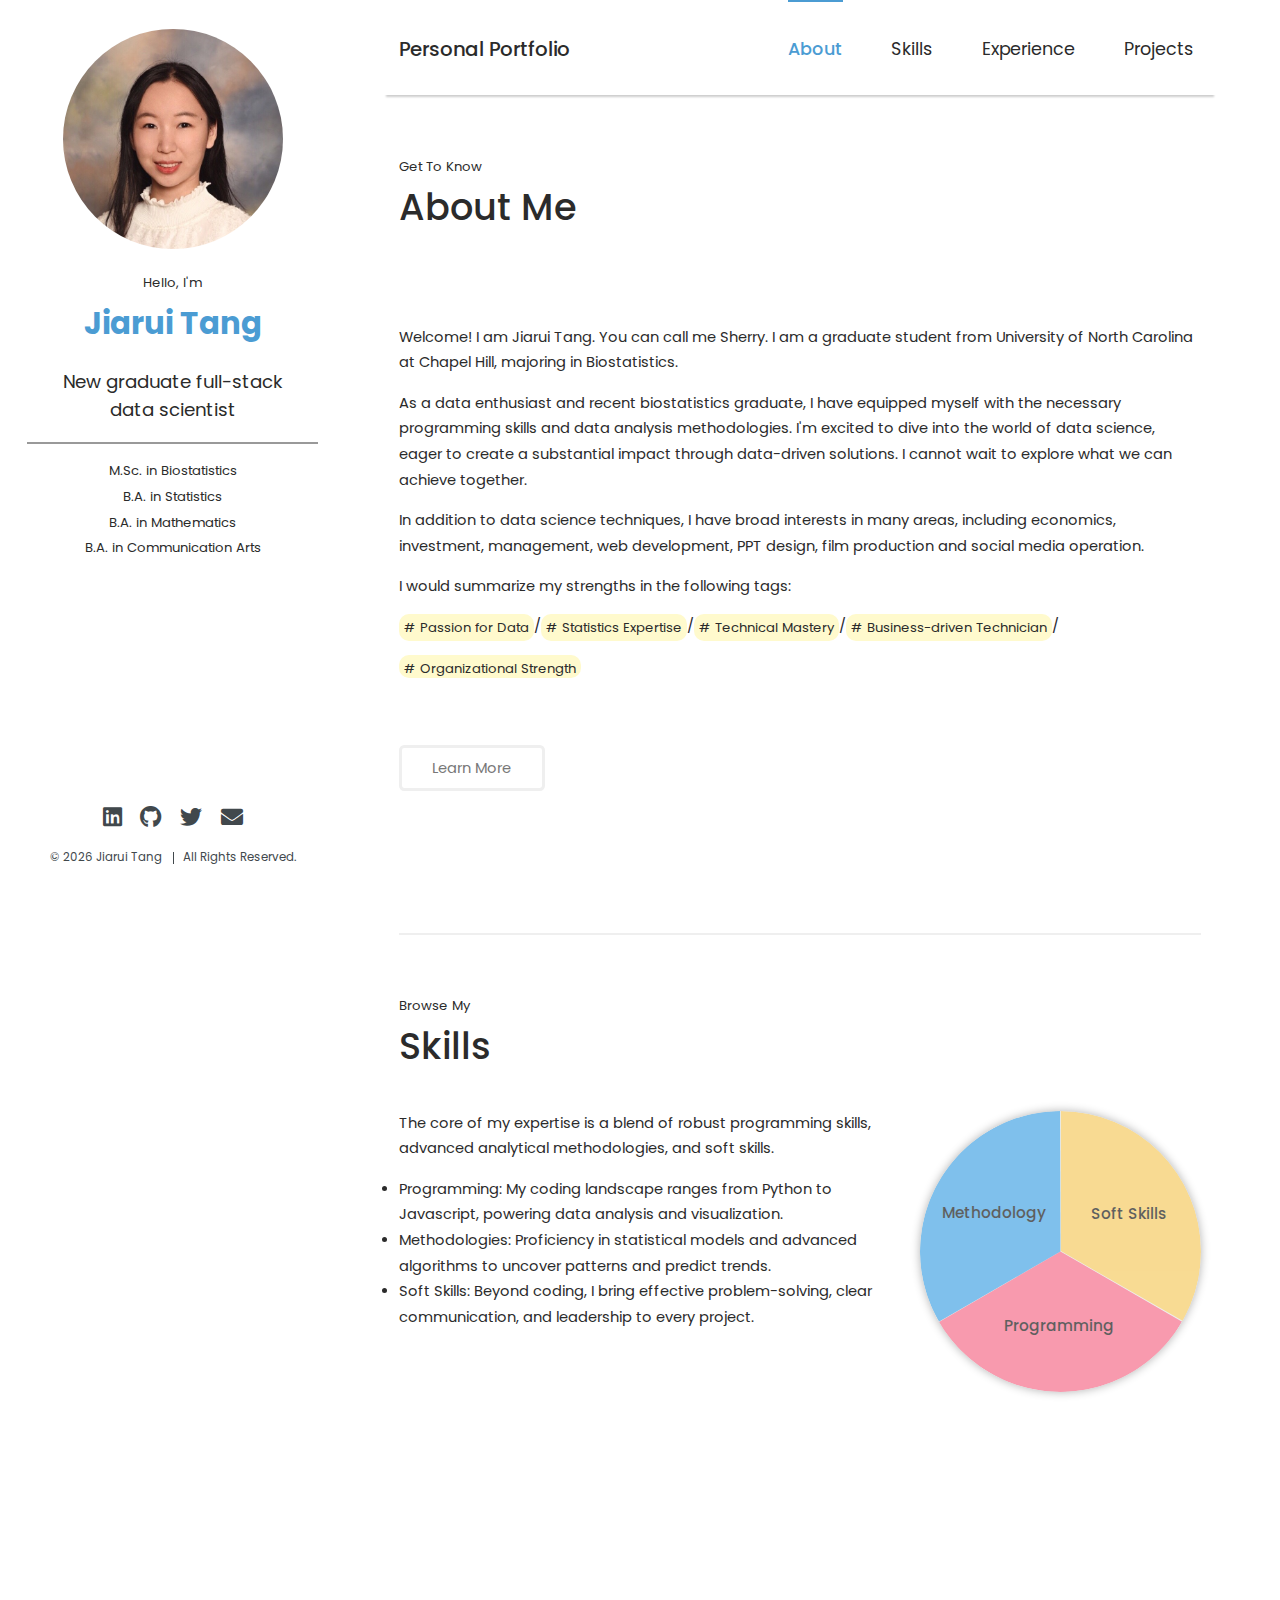
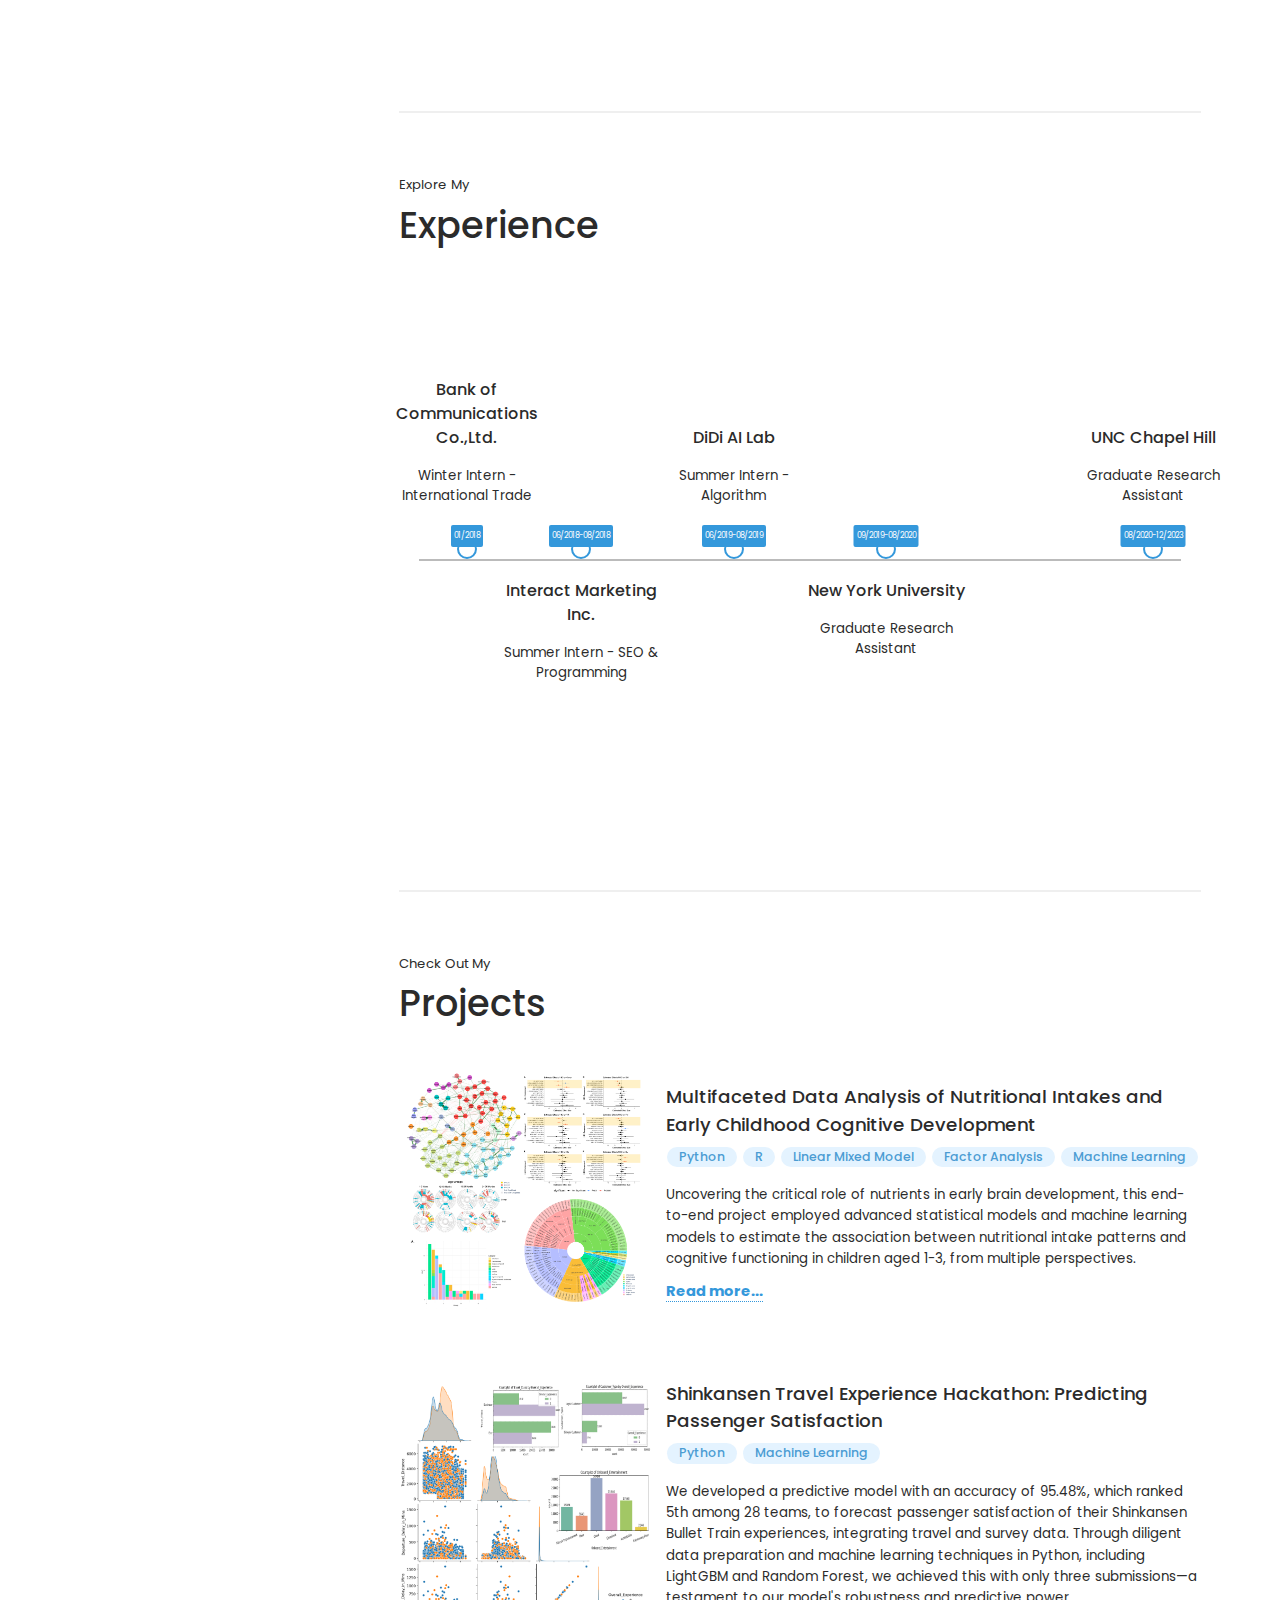
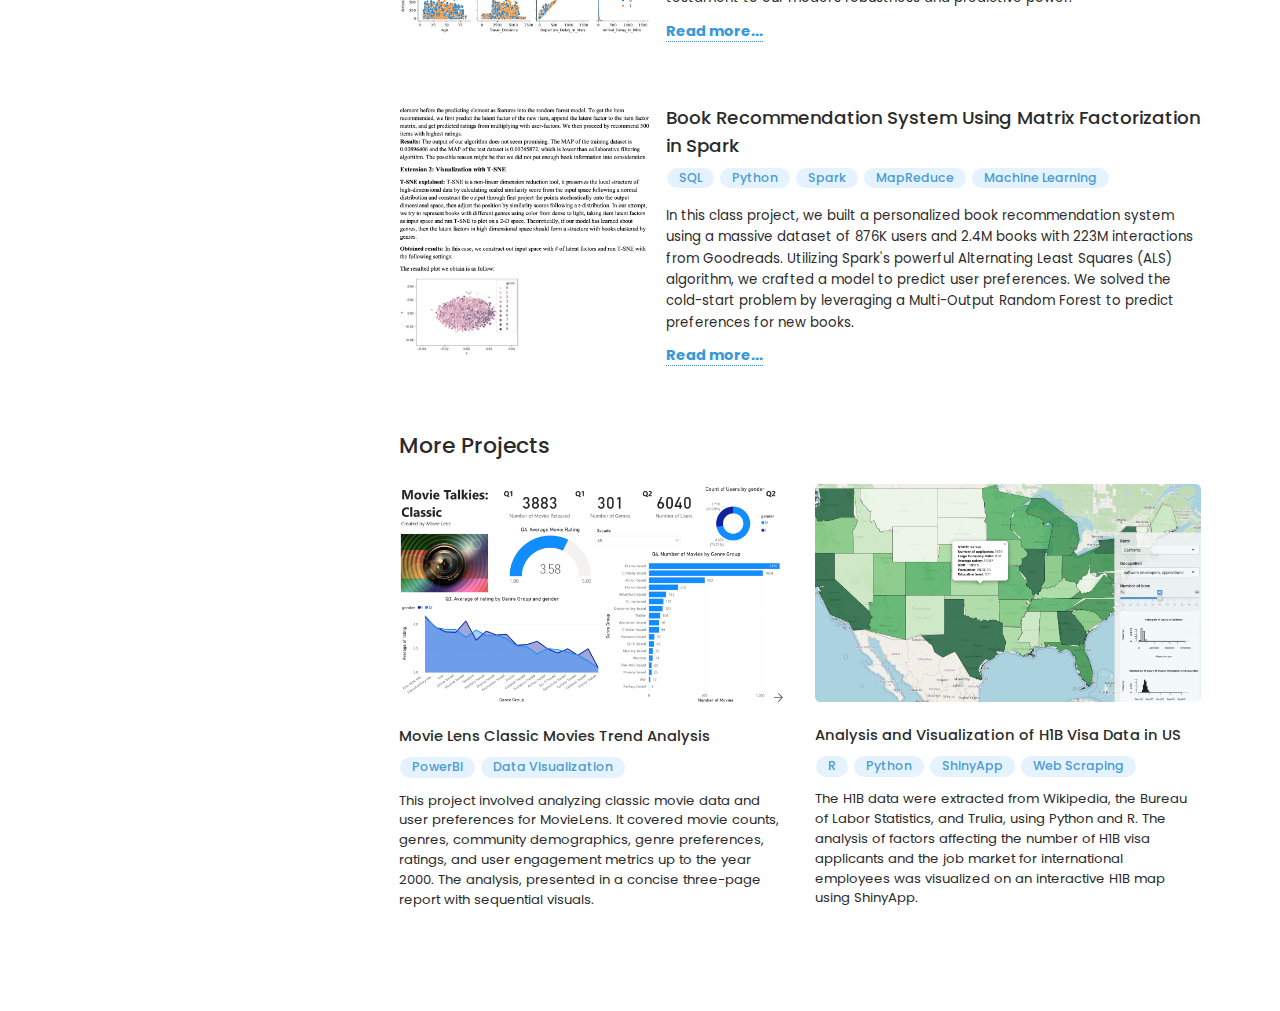
==== index.html @ ce5bea9d "Upload new files" ====
<!DOCTYPE HTML>
<!--
	Strata by HTML5 UP
	html5up.net | @ajlkn
	Free for personal and commercial use under the CCA 3.0 license (html5up.net/license)
-->
<html>
	<head>
		<title>Jiarui Tang's Personal Portfolio</title>
		<meta charset="utf-8" />
		<meta name="viewport" content="width=device-width, initial-scale=1" />
		<link rel="stylesheet" href="assets/css/main.css" />
	</head>
	<body class="is-preload">

		<!-- Header -->
			<header id="header">
				<div class="inner">
					<a href="#" class="image avatar"><img src="images/profile_img.jpeg" alt="" /></a>
					<h5>Hello, I'm</h5>
					<h1><strong>Jiarui Tang</strong></h1><br />
					<h3>New graduate full-stack<br />
						data scientist</h3>
					<hr>
					<p>M.Sc. in Biostatistics</p>
					<p>B.A. in Statistics</p>
					<p>B.A. in Mathematics</p>
					<p>B.A. in Communication Arts</p>
				</div>

			</header>
		
			<!-- Nav -->
			<button id="openbtn" class="openbtn" onclick="openNav()" title="Navigation Bar">&#9776;</button>
			
			<nav id="desktop-nav">
				<div class="title">
					<a href="#">Personal Portfolio</a>
				</div>
				<div>
					<ul class="nav-links">
					<li><a href="#about" id="about-link-top" class="focus">About</a></li>
					<li><a href="#skills" id="skills-link">Skills</a></li>
					<li><a href="#experience" id="experience-link">Experience</a></li>
					<li><a href="#projects" id="projects-link">Projects</a></li>
					</ul>
				</div>
			</nav>

			<nav id="scroll-nav">
				<div class="title">
					<a href="#">Personal Portfolio</a>
				</div>
				<div>
					<ul class="nav-links">
					<li><a href="#about" id="about-link" class="focus">About</a></li>
					<li><a href="#skills" id="skills-link">Skills</a></li>
					<li><a href="#experience" id="experience-link">Experience</a></li>
					<li><a href="#projects" id="projects-link">Projects</a></li>
					</ul>
				</div>
				<!-- Button to close the overlay navigation -->
				<a href="javascript:void(0)" class="closebtn" onclick="closeNav()">&times;</a>
			</nav>
			
			<nav id="hamburger-nav">
				<div class="hamburger-menu">
				  <div class="hamburger-icon" onclick="toggleMenu()">
					<span></span>
					<span></span>
					<span></span>
				  </div>
				  <div class="menu-links">
					<li><a href="#about" onclick="toggleMenu()">About</a></li>
					<li><a href="#skills" onclick="toggleMenu()">Skills</a></li>
					<li><a href="#experience" onclick="toggleMenu()">Experience</a></li>
					<li><a href="#projects" onclick="toggleMenu()">Projects</a></li>
					<li><a href="#contact" onclick="toggleMenu()">Contact</a></li>
				  </div>
				</div>
			  </nav>
		
			<!--Back to Top-->
			<a onclick="topFunction()" href="#" id="back-to-top" class="back-to-top" style="display: inline;">
				<p class="back-to-top">Top</p>
				<img src="assets/icon/icons8-up-arrow-64.png">
			</a>
			

		<!-- Main -->
			<div id="main">
				<!-- About -->
					<section id="about">
						<header class="major">
							<p>Get To Know</p>
							<b><h1>About Me</h1></b>
						</header>
						<div>
							<p>Welcome! I am Jiarui Tang. You can call me Sherry. I am a graduate student from University of North Carolina at Chapel Hill, majoring in Biostatistics.</p>
							<p>As a data enthusiast and recent biostatistics graduate, I have equipped myself with the necessary programming skills and data analysis methodologies. I'm excited to dive into the world of data science, eager to create a substantial impact through data-driven solutions. I cannot wait to explore what we can achieve together. </p>
							<p>In addition to data science techniques, I have broad interests in many areas, including economics, investment, management, web development, PPT design, film production and social media operation.</p>
							<p>I would summarize my strengths in the following tags:</p>
							<div class="row gtr-0">
								<!-- <h5 class="nobold">Tags: </h5> -->
								<h6 class="nobold tag"># Passion for Data</h6><p>/</p>
								<h6 class="nobold tag"># Statistics Expertise</h6><p>/</p>
								<h6 class="nobold tag"># Technical Mastery</h6><p>/</p>
								<h6 class="nobold tag"># Business-driven Technician</h6><p>/</p>
								<h6 class="nobold tag"># Organizational Strength</h6>
							</div>
						</div>

						<!-- Learn More Button -->
						<ul class="actions">
							<li><a href="about.html" class="button" target="_blank">Learn More</a></li>
						</ul>

					</section>

				<!-- Skills -->
				<section id="skills">
					<header class="major">
						<p>Browse My</p>
						<b><h1>Skills</h1></b>
					</header>

					<div class="skills-container">
						<div class="skills-detail">
							<div class="skillsintro-container">
								<p>
									The core of my expertise is a blend of robust programming skills, advanced analytical methodologies, and soft skills.
								</p>
								<div>
									<li>Programming: My coding landscape ranges from Python to Javascript, powering data analysis and visualization.</li>
									<li>Methodologies: Proficiency in statistical models and advanced algorithms to uncover patterns and predict trends.</li>
									<li>Soft Skills: Beyond coding, I bring effective problem-solving, clear communication, and leadership to every project.</li>
								</div>
							</div>
							
							<div class="programming-container">
								<div class="programming-skills">
									<div class="skill-name">Python</div>
									<div class="skill-line"><div class="skill-percentage" style="width: 95%;"></div></div>
								</div>
								<div class="programming-skills">
									<div class="skill-name">PyTorch</div>
									<div class="skill-line"><div class="skill-percentage" style="width: 85%;"></div></div>
								</div>
								<div class="programming-skills">
									<div class="skill-name">TensorFlow</div>
									<div class="skill-line"><div class="skill-percentage" style="width: 75%;"></div></div>
								</div>
								<div class="programming-skills">
									<div class="skill-name">R</div>
									<div class="skill-line"><div class="skill-percentage" style="width: 95%;"></div></div>
								</div>
								<div class="programming-skills">
									<div class="skill-name">Java</div>
									<div class="skill-line"><div class="skill-percentage" style="width: 50%;"></div></div>
								</div>
								<div class="programming-skills">
									<div class="skill-name">SAS</div>
									<div class="skill-line"><div class="skill-percentage" style="width: 75%;"></div></div>
								</div>
								
								<div class="programming-skills">
									<div class="skill-name">SQL</div>
									<div class="skill-line"><div class="skill-percentage" style="width: 80%;"></div></div>
								</div>
								<div class="programming-skills">
									<div class="skill-name">Spark</div>
									<div class="skill-line"><div class="skill-percentage" style="width: 30%;"></div></div>
								</div>
								<div class="programming-skills">
									<div class="skill-name">HTML, CSS, JavaScript</div>
									<div class="skill-line"><div class="skill-percentage" style="width: 30%;"></div></div>
								</div>
							</div>
							<div class="skills-wrapper">
								<div class="skill">
								  <div class="skill-icon">
									<i class="fas fa-chart-line"></i>
								  </div>
								  <h3 class="skill-title">Statistical Modeling</h3>
								  <p class="skill-description">Regression Analysis, Hypothesis Testing, Longitudinal Data Analysis, Survival Analysis, Factor Analysis.</p>
								</div>
								<div class="skill">
								  <div class="skill-icon">
									<i class="fas fa-code"></i>
								  </div>
								  <h3 class="skill-title">Machine Learning</h3>
								  <p class="skill-description">Logistic Regression, Decision Tree, Random Forests, XGBoost, SVM.</p>
								</div>
								<div class="skill">
								  <div class="skill-icon">
									<i class="fas fa-chart-pie"></i>
								  </div>
								  <h3 class="skill-title">Deep Learning</h3>
								  <p class="skill-description">UNet, CNN, RNN, LSTM, VAE.</p>
								</div>
								<div class="skill">
								  <div class="skill-icon">
									<i class="fas fa-paint-brush"></i>
								  </div>
								  <h3 class="skill-title">Mathematics</h3>
								  <p class="skill-description">Linear Algebra, Linear Optimization, Stochastic Process.</p>
								</div>
							</div>
							<div id="soft-list" class="soft-list">
								<div class="soft-item">
									<div class="soft-title">Empathy</div>
									<div class="soft-description">Understanding and sharing the feelings of others.</div>
								</div>
								<div class="soft-item">
									<div class="soft-title">Problem-Solving</div>
									<div class="soft-description">Effectively analyzing issues and finding the best solutions.</div>
								</div>
								<div class="soft-item">
									<div class="soft-title">Information Searching</div>
									<div class="soft-description">Identifying, locating, evaluating, and effectively using information.</div>
								</div>
								<div class="soft-item">
									<div class="soft-title">Summarizing</div>
									<div class="soft-description">Condensing information to its most essential points.</div>
								</div>
								<div class="soft-item">
									<div class="soft-title">Leadership</div>
									<div class="soft-description">Inspiring and guiding individuals or groups towards achieving goals.</div>
								</div>
							</div>
							
						</div>
						
						<div class="circle-plot">
							<div class="segment programming" data-category="programming" id="programming-container-pie"><h4>Programming</h4></div>
							<div class="segment methodology" data-category="methodology" id="skills-wrapper-pie"><h4>Methodology</h4></div>
							<div class="segment soft-skills" data-category="soft-skills" id="soft-list-pie"><h4>Soft Skills</h4></div>
						</div>
					</div>
				</section>


				<!-- Experience -->
				<section id="experience">
					<header class="major">
						<p>Explore My</p>
						<b><h1>Experience</h1></b>
					</header>
					<div class="timeline-container">
						<div class="timeline">
							<div class="timeline-point" data-year="01/2018">
								<div class="content top">
									<h3>Bank of Communications Co.,Ltd.</h3>
									<p>Winter Intern - International Trade</p>
								</div>
							</div>
							<div class="timeline-point" data-year="06/2018-08/2018">
								<div class="content bottom">
									<h3>Interact Marketing Inc.</h3>
									<p>Summer Intern - SEO & Programming</p>
								</div>
							</div>
							<div class="timeline-point" data-year="06/2019-08/2019">
								<div class="content top">
									<h3>DiDi AI Lab</h3>
									<p>Summer Intern - Algorithm</p>
								</div>
							</div>
							<div class="timeline-point" data-year="09/2019-08/2020">
								<div class="content bottom">
									<h3>New York University</h3>
									<p>Graduate Research Assistant</p>
								</div>
							</div>
							<div class="timeline-point" data-year="08/2020-12/2023">
								<div class="content top">
									<h3>UNC Chapel Hill</h3>
									<p>Graduate Research Assistant</p>
								</div>
							</div>
						</div>
					</div>					
				</section>

				<!-- Projects -->
					<section id="projects">
						<header class="major">
							<p>Check Out My</p>
							<b><h1>Projects</h1></b>
						</header>
						<div class="project desktop">
							<div class="project-image">
								<img src="images/dietary_intake_overview.png" alt="Project Image">
							</div>
							<div class="project-description">
								<h4>Multifaceted Data Analysis of Nutritional Intakes and Early Childhood Cognitive Development</h4>
								<div class="project-tools">
									<span class="tool-tag">Python</span>
									<span class="tool-tag">R</span>
									<span class="tool-tag">Linear Mixed Model</span>
									<span class="tool-tag">Factor Analysis</span>
									<span class="tool-tag">Machine Learning</span>
								</div>
								<p>
									Uncovering the critical role of nutrients in early brain development, this end-to-end project employed advanced statistical models and machine learning models to estimate the association between nutritional intake patterns and cognitive functioning in children aged 1-3, from multiple perspectives. 
								</p>
								<a href="nutritional-intake-project.html" target="_blank">Read more...</a>
							</div>
						</div>
						<div class="tablet">
							<h4>Multifaceted Data Analysis of Nutritional Intakes and Early Childhood Cognitive Development</h4>
							<div class="project-tools">
								<span class="tool-tag">Python</span>
								<span class="tool-tag">R</span>
								<span class="tool-tag">Linear Mixed Model</span>
								<span class="tool-tag">Factor Analysis</span>
								<span class="tool-tag">Machine Learning</span>
							</div>
							<div class="project">
								<div class="project-image">
									<img src="images/dietary_intake_overview.png" alt="Project Image">
								</div>
								<div class="project-description">
									<p>
										Uncovering the critical role of nutrients in early brain development, this end-to-end project employed advanced statistical models and machine learning models to estimate the association between nutritional intake patterns and cognitive functioning in children aged 1-3, from multiple perspectives. 
									</p>
									<a href="nutritional-intake-project.html" target="_blank">Read more...</a>
								</div>
							</div>
						</div>

						<div class="project desktop">
							<div class="project-image">
								<img src="images/passenger-experienc-project-poster.png" alt="Shinkansen Travel Experience Hackathon Image">
							</div>
							<div class="project-description">
								<h4>Shinkansen Travel Experience Hackathon: Predicting Passenger Satisfaction</h4>
								<div class="project-tools">
									<span class="tool-tag">Python</span>
									<span class="tool-tag">Machine Learning</span>
								</div>
								<p>
									We developed a predictive model with an accuracy of 95.48%, which ranked 5th among 28 teams, to forecast passenger satisfaction of their Shinkansen Bullet Train experiences, integrating travel and survey data. Through diligent data preparation and machine learning techniques in Python, including LightGBM and Random Forest, we achieved this with only three submissions—a testament to our model's robustness and predictive power.
								</p>
								<a href="passenger-experience-project.html" target="_blank">Read more...</a>
							</div>
						</div>
						<div class="tablet">
							<h4>Shinkansen Travel Experience Hackathon: Predicting Passenger Satisfaction</h4>
							<div class="project-tools">
								<span class="tool-tag">Python</span>
								<span class="tool-tag">Machine Learning</span>
							</div>
							<div class="project">
								<div class="project-image">
									<img src="images/passenger-experienc-project-poster.png" alt="Shinkansen Travel Experience Hackathon Image">
								</div>
								<div class="project-description">
									<p>
										We developed a predictive model with an accuracy of 95.48%, which ranked 5th among 28 teams, to forecast passenger satisfaction of their Shinkansen Bullet Train experiences, integrating travel and survey data. Through diligent data preparation and machine learning techniques in Python, including LightGBM and Random Forest, we achieved this with only three submissions—a testament to our model's robustness and predictive power.
									</p>
									<a href="passenger-experience-project.html" target="_blank">Read more...</a>
								</div>
							</div>
						</div>

						<div class="project desktop">
							<div class="project-image">
								<img src="images/Book-recommendation-project-preview.png" alt="Project Image">
							</div>
							<div class="project-description">
								<h4>Book Recommendation System Using Matrix Factorization in Spark</h4>
								<div class="project-tools">
									<span class="tool-tag">SQL</span>
									<span class="tool-tag">Python</span>
									<span class="tool-tag">Spark</span>
									<span class="tool-tag">MapReduce</span>
									<span class="tool-tag">Machine Learning</span>
								</div>
								<p>
									In this class project, we built a personalized book recommendation system using a massive dataset of 876K users and 2.4M books with 223M interactions from Goodreads. Utilizing Spark's powerful Alternating Least Squares (ALS) algorithm, we crafted a model to predict user preferences. We solved the cold-start problem by leveraging a Multi-Output Random Forest to predict preferences for new books.
								</p>
								<a href="https://github.com/JiaruiTang/Book-Recommendation-Project" target="_blank">Read more...</a>
							</div>
						</div>
						<div class="tablet">
							<h4>Book Recommendation System Using Matrix Factorization in Spark</h4>
							<div class="project-tools">
								<span class="tool-tag">SQL</span>
								<span class="tool-tag">Python</span>
								<span class="tool-tag">Spark</span>
								<span class="tool-tag">MapReduce</span>
								<span class="tool-tag">Machine Learning</span>
							</div>
							<div class="project">
								<div class="project-image">
									<img src="images/Book-recommendation-project-preview.png" alt="Project Image">
								</div>
								<div class="project-description">
									<p>
										In this class project, we built a personalized book recommendation system using a massive dataset of 876K users and 2.4M books with 223M interactions from Goodreads. Utilizing Spark's powerful Alternating Least Squares (ALS) algorithm, we crafted a model to predict user preferences. We solved the cold-start problem by leveraging a Multi-Output Random Forest to predict preferences for new books.
									</p>
									<a href="https://github.com/JiaruiTang/Book-Recommendation-Project" target="_blank">Read more...</a>
								</div>
							</div>
						</div>

						<h3>More Projects</h3>

						<div class="row">
							<article class="col-6 col-12-xsmall work-item">
								<a href="https://app.powerbi.com/view?r=eyJrIjoiMzE5OGJkZWYtMDE5YS00NzU0LWFhNDgtMjhhNjcxZDM2YjYwIiwidCI6IjU4YjNkNTRmLTE2YzktNDJkMy1hZjA4LTFmY2FiZDA5NTY2NiIsImMiOjF9" class="image fit thumb" target="_blank"><img src="images/MovieLens-Project.png" alt="" /></a>
								<h3>Movie Lens Classic Movies Trend Analysis</h3>
								<div class="project-tools">
									<span class="tool-tag">PowerBI</span>
									<span class="tool-tag">Data Visualization</span>
								</div>
								<p>This project involved analyzing classic movie data and user preferences for MovieLens. It covered movie counts, genres, community demographics, genre preferences, ratings, and user engagement metrics up to the year 2000. The analysis, presented in a concise three-page report with sequential visuals.</p>
							</article>
							<article class="col-6 col-12-xsmall work-item">
								<a href="https://jiaruitang.shinyapps.io/myapp-1/" class="image fit thumb" target="_blank"><img src="images/H1b Visa Visualization.png" alt="" /></a>
								<h3>Analysis and Visualization of H1B Visa Data in US</h3>
								<div class="project-tools">
									<span class="tool-tag">R</span>
									<span class="tool-tag">Python</span>
									<span class="tool-tag">ShinyApp</span>
									<span class="tool-tag">Web Scraping</span>
								</div>
								<p>The H1B data were extracted from Wikipedia, the Bureau of Labor Statistics, and Trulia, using Python and R. The analysis of factors affecting the number of H1B visa applicants and the job market for international employees was visualized on an interactive H1B map using ShinyApp.</p>
							</article>
							<!-- <article class="col-6 col-12-xsmall work-item">
								<a href="images/fulls/03.jpg" class="image fit thumb"><img src="images/thumbs/03.jpg" alt="" /></a>
								<h3>Tortor metus commodo</h3>
								<p>Lorem ipsum dolor sit amet nisl sed nullam feugiat.</p>
							</article>
							<article class="col-6 col-12-xsmall work-item">
								<a href="images/fulls/04.jpg" class="image fit thumb"><img src="images/thumbs/04.jpg" alt="" /></a>
								<h3>Quam neque phasellus</h3>
								<p>Lorem ipsum dolor sit amet nisl sed nullam feugiat.</p>
							</article>
							<article class="col-6 col-12-xsmall work-item">
								<a href="images/fulls/05.jpg" class="image fit thumb"><img src="images/thumbs/05.jpg" alt="" /></a>
								<h3>Nunc enim commodo aliquet</h3>
								<p>Lorem ipsum dolor sit amet nisl sed nullam feugiat.</p>
							</article>
							<article class="col-6 col-12-xsmall work-item">
								<a href="images/fulls/06.jpg" class="image fit thumb"><img src="images/thumbs/06.jpg" alt="" /></a>
								<h3>Risus ornare lacinia</h3>
								<p>Lorem ipsum dolor sit amet nisl sed nullam feugiat.</p>
							</article> -->
						</div>
						<!-- <ul class="actions">
							<li><a href="#" class="button">Full Portfolio</a></li>
						</ul> -->
					</section>

				<!-- Three -->
					<!-- <section id="projects">
						<h2>Get In Touch</h2>
						<p>Accumsan pellentesque commodo blandit enim arcu non at amet id arcu magna. Accumsan orci faucibus id eu lorem semper nunc nisi lorem vulputate lorem neque lorem ipsum dolor.</p>
						<div class="row">
							<div class="col-8 col-12-small">
								<form method="post" action="#">
									<div class="row gtr-uniform gtr-50">
										<div class="col-6 col-12-xsmall"><input type="text" name="name" id="name" placeholder="Name" /></div>
										<div class="col-6 col-12-xsmall"><input type="email" name="email" id="email" placeholder="Email" /></div>
										<div class="col-12"><textarea name="message" id="message" placeholder="Message" rows="4"></textarea></div>
									</div>
								</form>
								<ul class="actions">
									<li><input type="submit" value="Send Message" /></li>
								</ul>
							</div>
							<div class="col-4 col-12-small">
								<ul class="labeled-icons">
									<li>
										<h3 class="icon solid fa-home"><span class="label">Address</span></h3>
										1234 Somewhere Rd.<br />
										Nashville, TN 00000<br />
										United States
									</li>
									<li>
										<h3 class="icon solid fa-mobile-alt"><span class="label">Phone</span></h3>
										000-000-0000
									</li>
									<li>
										<h3 class="icon solid fa-envelope"><span class="label">Email</span></h3>
										<a href="#">hello@untitled.tld</a>
									</li>
								</ul>
							</div>
						</div>
					</section> -->

				<!-- Four -->
				<!-- 
					<section id="four">
						<h2>Elements</h2>

						<section>
							<h4>Text</h4>
							<p>This is <b>bold</b> and this is <strong>strong</strong>. This is <i>italic</i> and this is <em>emphasized</em>.
							This is <sup>superscript</sup> text and this is <sub>subscript</sub> text.
							This is <u>underlined</u> and this is code: <code>for (;;) { ... }</code>. Finally, <a href="#">this is a link</a>.</p>
							<hr />
							<header>
								<h4>Heading with a Subtitle</h4>
								<p>Lorem ipsum dolor sit amet nullam id egestas urna aliquam</p>
							</header>
							<p>Nunc lacinia ante nunc ac lobortis. Interdum adipiscing gravida odio porttitor sem non mi integer non faucibus ornare mi ut ante amet placerat aliquet. Volutpat eu sed ante lacinia sapien lorem accumsan varius montes viverra nibh in adipiscing blandit tempus accumsan.</p>
							<header>
								<h5>Heading with a Subtitle</h5>
								<p>Lorem ipsum dolor sit amet nullam id egestas urna aliquam</p>
							</header>
							<p>Nunc lacinia ante nunc ac lobortis. Interdum adipiscing gravida odio porttitor sem non mi integer non faucibus ornare mi ut ante amet placerat aliquet. Volutpat eu sed ante lacinia sapien lorem accumsan varius montes viverra nibh in adipiscing blandit tempus accumsan.</p>
							<hr />
							<h2>Heading Level 2</h2>
							<h3>Heading Level 3</h3>
							<h4>Heading Level 4</h4>
							<h5>Heading Level 5</h5>
							<h6>Heading Level 6</h6>
							<hr />
							<h5>Blockquote</h5>
							<blockquote>Fringilla nisl. Donec accumsan interdum nisi, quis tincidunt felis sagittis eget tempus euismod. Vestibulum ante ipsum primis in faucibus vestibulum. Blandit adipiscing eu felis iaculis volutpat ac adipiscing accumsan faucibus. Vestibulum ante ipsum primis in faucibus lorem ipsum dolor sit amet nullam adipiscing eu felis.</blockquote>
							<h5>Preformatted</h5>
							<pre><code>i = 0;

while (!deck.isInOrder()) {
print 'Iteration ' + i;
deck.shuffle();
i++;
}

print 'It took ' + i + ' iterations to sort the deck.';</code></pre>
						</section>

						<section>
							<h4>Lists</h4>
							<div class="row">
								<div class="col-6 col-12-xsmall">
									<h5>Unordered</h5>
									<ul>
										<li>Dolor pulvinar etiam magna etiam.</li>
										<li>Sagittis adipiscing lorem eleifend.</li>
										<li>Felis enim feugiat dolore viverra.</li>
									</ul>
									<h5>Alternate</h5>
									<ul class="alt">
										<li>Dolor pulvinar etiam magna etiam.</li>
										<li>Sagittis adipiscing lorem eleifend.</li>
										<li>Felis enim feugiat dolore viverra.</li>
									</ul>
								</div>
								<div class="col-6 col-12-xsmall">
									<h5>Ordered</h5>
									<ol>
										<li>Dolor pulvinar etiam magna etiam.</li>
										<li>Etiam vel felis at lorem sed viverra.</li>
										<li>Felis enim feugiat dolore viverra.</li>
										<li>Dolor pulvinar etiam magna etiam.</li>
										<li>Etiam vel felis at lorem sed viverra.</li>
										<li>Felis enim feugiat dolore viverra.</li>
									</ol>
									<h5>Icons</h5>
									<ul class="icons">
										<li><a href="#" class="icon brands fa-twitter"><span class="label">Twitter</span></a></li>
										<li><a href="#" class="icon brands fa-facebook-f"><span class="label">Facebook</span></a></li>
										<li><a href="#" class="icon brands fa-instagram"><span class="label">Instagram</span></a></li>
										<li><a href="#" class="icon brands fa-github"><span class="label">Github</span></a></li>
										<li><a href="#" class="icon brands fa-dribbble"><span class="label">Dribbble</span></a></li>
										<li><a href="#" class="icon brands fa-tumblr"><span class="label">Tumblr</span></a></li>
									</ul>
								</div>
							</div>
							<h5>Actions</h5>
							<ul class="actions">
								<li><a href="#" class="button primary">Default</a></li>
								<li><a href="#" class="button">Default</a></li>
							</ul>
							<ul class="actions small">
								<li><a href="#" class="button primary small">Small</a></li>
								<li><a href="#" class="button small">Small</a></li>
							</ul>
							<div class="row">
								<div class="col-6 col-12-small">
									<ul class="actions stacked">
										<li><a href="#" class="button primary">Default</a></li>
										<li><a href="#" class="button">Default</a></li>
									</ul>
								</div>
								<div class="col-6 col-12-small">
									<ul class="actions stacked">
										<li><a href="#" class="button primary small">Small</a></li>
										<li><a href="#" class="button small">Small</a></li>
									</ul>
								</div>
								<div class="col-6 col-12-small">
									<ul class="actions stacked">
										<li><a href="#" class="button primary fit">Default</a></li>
										<li><a href="#" class="button fit">Default</a></li>
									</ul>
								</div>
								<div class="col-6 col-12-small">
									<ul class="actions stacked">
										<li><a href="#" class="button primary small fit">Small</a></li>
										<li><a href="#" class="button small fit">Small</a></li>
									</ul>
								</div>
							</div>
						</section>

						<section>
							<h4>Table</h4>
							<h5>Default</h5>
							<div class="table-wrapper">
								<table>
									<thead>
										<tr>
											<th>Name</th>
											<th>Description</th>
											<th>Price</th>
										</tr>
									</thead>
									<tbody>
										<tr>
											<td>Item One</td>
											<td>Ante turpis integer aliquet porttitor.</td>
											<td>29.99</td>
										</tr>
										<tr>
											<td>Item Two</td>
											<td>Vis ac commodo adipiscing arcu aliquet.</td>
											<td>19.99</td>
										</tr>
										<tr>
											<td>Item Three</td>
											<td> Morbi faucibus arcu accumsan lorem.</td>
											<td>29.99</td>
										</tr>
										<tr>
											<td>Item Four</td>
											<td>Vitae integer tempus condimentum.</td>
											<td>19.99</td>
										</tr>
										<tr>
											<td>Item Five</td>
											<td>Ante turpis integer aliquet porttitor.</td>
											<td>29.99</td>
										</tr>
									</tbody>
									<tfoot>
										<tr>
											<td colspan="2"></td>
											<td>100.00</td>
										</tr>
									</tfoot>
								</table>
							</div>

							<h5>Alternate</h5>
							<div class="table-wrapper">
								<table class="alt">
									<thead>
										<tr>
											<th>Name</th>
											<th>Description</th>
											<th>Price</th>
										</tr>
									</thead>
									<tbody>
										<tr>
											<td>Item One</td>
											<td>Ante turpis integer aliquet porttitor.</td>
											<td>29.99</td>
										</tr>
										<tr>
											<td>Item Two</td>
											<td>Vis ac commodo adipiscing arcu aliquet.</td>
											<td>19.99</td>
										</tr>
										<tr>
											<td>Item Three</td>
											<td> Morbi faucibus arcu accumsan lorem.</td>
											<td>29.99</td>
										</tr>
										<tr>
											<td>Item Four</td>
											<td>Vitae integer tempus condimentum.</td>
											<td>19.99</td>
										</tr>
										<tr>
											<td>Item Five</td>
											<td>Ante turpis integer aliquet porttitor.</td>
											<td>29.99</td>
										</tr>
									</tbody>
									<tfoot>
										<tr>
											<td colspan="2"></td>
											<td>100.00</td>
										</tr>
									</tfoot>
								</table>
							</div>
						</section>

						<section>
							<h4>Buttons</h4>
							<ul class="actions">
								<li><a href="#" class="button primary">Primary</a></li>
								<li><a href="#" class="button">Default</a></li>
							</ul>
							<ul class="actions">
								<li><a href="#" class="button large">Large</a></li>
								<li><a href="#" class="button">Default</a></li>
								<li><a href="#" class="button small">Small</a></li>
							</ul>
							<ul class="actions fit">
								<li><a href="#" class="button primary fit">Fit</a></li>
								<li><a href="#" class="button fit">Fit</a></li>
							</ul>
							<ul class="actions fit small">
								<li><a href="#" class="button primary fit small">Fit + Small</a></li>
								<li><a href="#" class="button fit small">Fit + Small</a></li>
							</ul>
							<ul class="actions">
								<li><a href="#" class="button primary icon solid fa-download">Icon</a></li>
								<li><a href="#" class="button icon solid fa-download">Icon</a></li>
							</ul>
							<ul class="actions">
								<li><span class="button primary disabled">Primary</span></li>
								<li><span class="button disabled">Default</span></li>
							</ul>
						</section>

						<section>
							<h4>Form</h4>
							<form method="post" action="#">
								<div class="row gtr-uniform gtr-50">
									<div class="col-6 col-12-xsmall">
										<input type="text" name="demo-name" id="demo-name" value="" placeholder="Name" />
									</div>
									<div class="col-6 col-12-xsmall">
										<input type="email" name="demo-email" id="demo-email" value="" placeholder="Email" />
									</div>
									<div class="col-12">
										<select name="demo-category" id="demo-category">
											<option value="">- Category -</option>
											<option value="1">Manufacturing</option>
											<option value="1">Shipping</option>
											<option value="1">Administration</option>
											<option value="1">Human Resources</option>
										</select>
									</div>
									<div class="col-4 col-12-small">
										<input type="radio" id="demo-priority-low" name="demo-priority" checked>
										<label for="demo-priority-low">Low Priority</label>
									</div>
									<div class="col-4 col-12-small">
										<input type="radio" id="demo-priority-normal" name="demo-priority">
										<label for="demo-priority-normal">Normal Priority</label>
									</div>
									<div class="col-4 col-12-small">
										<input type="radio" id="demo-priority-high" name="demo-priority">
										<label for="demo-priority-high">High Priority</label>
									</div>
									<div class="col-6 col-12-small">
										<input type="checkbox" id="demo-copy" name="demo-copy">
										<label for="demo-copy">Email me a copy of this message</label>
									</div>
									<div class="col-6 col-12-small">
										<input type="checkbox" id="demo-human" name="demo-human" checked>
										<label for="demo-human">I am a human and not a robot</label>
									</div>
									<div class="col-12">
										<textarea name="demo-message" id="demo-message" placeholder="Enter your message" rows="6"></textarea>
									</div>
									<div class="col-12">
										<ul class="actions">
											<li><input type="submit" value="Send Message" class="primary" /></li>
											<li><input type="reset" value="Reset" /></li>
										</ul>
									</div>
								</div>
							</form>
						</section>

						<section>
							<h4>Image</h4>
							<h5>Fit</h5>
							<div class="box alt">
								<div class="row gtr-50 gtr-uniform">
									<div class="col-12"><span class="image fit"><img src="images/fulls/05.jpg" alt="" /></span></div>
									<div class="col-4"><span class="image fit"><img src="images/thumbs/01.jpg" alt="" /></span></div>
									<div class="col-4"><span class="image fit"><img src="images/thumbs/02.jpg" alt="" /></span></div>
									<div class="col-4"><span class="image fit"><img src="images/thumbs/03.jpg" alt="" /></span></div>
									<div class="col-4"><span class="image fit"><img src="images/thumbs/04.jpg" alt="" /></span></div>
									<div class="col-4"><span class="image fit"><img src="images/thumbs/05.jpg" alt="" /></span></div>
									<div class="col-4"><span class="image fit"><img src="images/thumbs/06.jpg" alt="" /></span></div>
									<div class="col-4"><span class="image fit"><img src="images/thumbs/03.jpg" alt="" /></span></div>
									<div class="col-4"><span class="image fit"><img src="images/thumbs/02.jpg" alt="" /></span></div>
									<div class="col-4"><span class="image fit"><img src="images/thumbs/01.jpg" alt="" /></span></div>
								</div>
							</div>
							<h5>Left &amp; Right</h5>
							<p><span class="image left"><img src="images/avatar.jpg" alt="" /></span>Fringilla nisl. Donec accumsan interdum nisi, quis tincidunt felis sagittis eget. tempus euismod. Vestibulum ante ipsum primis in faucibus vestibulum. Blandit adipiscing eu felis iaculis volutpat ac adipiscing accumsan eu faucibus. Integer ac pellentesque praesent tincidunt felis sagittis eget. tempus euismod. Vestibulum ante ipsum primis in faucibus vestibulum. Blandit adipiscing eu felis iaculis volutpat ac adipiscing accumsan eu faucibus. Integer ac pellentesque praesent. Donec accumsan interdum nisi, quis tincidunt felis sagittis eget. tempus euismod. Vestibulum ante ipsum primis in faucibus vestibulum. Blandit adipiscing eu felis iaculis volutpat ac adipiscing accumsan eu faucibus. Integer ac pellentesque praesent tincidunt felis sagittis eget. tempus euismod. Vestibulum ante ipsum primis in faucibus vestibulum. Blandit adipiscing eu felis iaculis volutpat ac adipiscing accumsan eu faucibus. Integer ac pellentesque praesent.</p>
							<p><span class="image right"><img src="images/avatar.jpg" alt="" /></span>Fringilla nisl. Donec accumsan interdum nisi, quis tincidunt felis sagittis eget. tempus euismod. Vestibulum ante ipsum primis in faucibus vestibulum. Blandit adipiscing eu felis iaculis volutpat ac adipiscing accumsan eu faucibus. Integer ac pellentesque praesent tincidunt felis sagittis eget. tempus euismod. Vestibulum ante ipsum primis in faucibus vestibulum. Blandit adipiscing eu felis iaculis volutpat ac adipiscing accumsan eu faucibus. Integer ac pellentesque praesent. Donec accumsan interdum nisi, quis tincidunt felis sagittis eget. tempus euismod. Vestibulum ante ipsum primis in faucibus vestibulum. Blandit adipiscing eu felis iaculis volutpat ac adipiscing accumsan eu faucibus. Integer ac pellentesque praesent tincidunt felis sagittis eget. tempus euismod. Vestibulum ante ipsum primis in faucibus vestibulum. Blandit adipiscing eu felis iaculis volutpat ac adipiscing accumsan eu faucibus. Integer ac pellentesque praesent.</p>
						</section>

					</section>
				 -->

			</div>

		<!-- Footer -->
			<footer id="footer">
				<div class="inner">
					<ul class="icons">
						<li><a href="https://www.linkedin.com/in/sherryjiaruitang" class="icon brands fa-linkedin" target=”_blank”><span class="label">LinkedIn</span></a></li>
						<li><a href="https://github.com/jiaruitang" class="icon brands fa-github" target=”_blank”><span class="label">Github</span></a></li>
						<li><a href="https://twitter.com/sherrytang14" class="icon brands fa-twitter" target=”_blank”><span class="label">Twitter</span></a></li>
						<li><a href="mailto:jiarui1@email.unc.edu?subject=Reach%20Out%20from%20" class="icon solid fa-envelope" target=”_blank”><span class="label">Email</span></a></li>
					</ul>
					<ul class="copyright">
						<li>&copy; <script>document.write(new Date().getFullYear())</script> Jiarui Tang</li>
						<li>All Rights Reserved.</li>
					</ul>
				</div>
			</footer>

		<!-- Scripts -->
			<script src="assets/js/jquery.min.js"></script>
			<script src="assets/js/jquery.poptrox.min.js"></script>
			<script src="assets/js/browser.min.js"></script>
			<script src="assets/js/breakpoints.min.js"></script>
			<script src="assets/js/util.js"></script>
			<script src="assets/js/main.js"></script>

	</body>
</html>
---- assets/css/main.css ----
@import url("fontawesome-all.min.css");
@import url("https://fonts.googleapis.com/css?family=Source+Sans+Pro:400,400italic");
@import url("https://fonts.googleapis.com/css2?family=Poppins:wght@300;400;500;600&display=swap");

/*
	Strata by HTML5 UP
	html5up.net | @ajlkn
	Free for personal and commercial use under the CCA 3.0 license (html5up.net/license)
*/

body {
	font-family: "Poppins", sans-serif;
	animation: transitionIn 0.75s;
}

@keyframes transitionIn {
	from {
		opacity: 0;
	}

	to {
		opacity: 1;
	}
}

@keyframes transitionOut {
	from {
		opacity: 1;
	}

	to {
		opacity: 0;
	}
}


html, body, div, span, applet, object,
iframe, h1, h2, h3, h4, h5, h6, p, blockquote,
pre, a, abbr, acronym, address, big, cite,
code, del, dfn, em, img, ins, kbd, q, s, samp,
small, strike, strong, sub, sup, tt, var, b,
u, i, center, dl, dt, dd, ol, ul, li, fieldset,
form, label, legend, table, caption, tbody,
tfoot, thead, tr, th, td, article, aside,
canvas, details, embed, figure, figcaption,
footer, header, hgroup, menu, nav, output, ruby,
section, summary, time, mark, audio, video {
	margin: 0;
	padding: 0;
	border: 0;
	font-size: 100%;
	font: inherit;
	vertical-align: baseline;}

article, aside, details, figcaption, figure,
footer, header, hgroup, menu, nav, section {
	display: block;}

body {
	line-height: 1;
}

ol, ul {
	list-style: none;
}

blockquote, q {
	quotes: none;
}

	blockquote:before, blockquote:after, q:before, q:after {
		content: '';
		content: none;
	}

table {
	border-collapse: collapse;
	border-spacing: 0;
}

body {
	-webkit-text-size-adjust: none;
}

mark {
	background-color: transparent;
	color: inherit;
}

input::-moz-focus-inner {
	border: 0;
	padding: 0;
}

input, select, textarea {
	-moz-appearance: none;
	-webkit-appearance: none;
	-ms-appearance: none;
	appearance: none;
}

figcaption {
	line-height: 1.5;
	color: #555;
}

/* Basic */

	html {
		box-sizing: border-box;
		scroll-behavior: smooth;
		scroll-padding-top: var(--scroll-padding, 0px);
	}

	*, *:before, *:after {
		box-sizing: inherit;
	}

	body {
		background: #fff;
	}

		/* body.is-preload *, body.is-preload *:before, body.is-preload *:after {
			-moz-animation: none !important;
			-webkit-animation: none !important;
			-ms-animation: none !important;
			animation: none !important;
			-moz-transition: none !important;
			-webkit-transition: none !important;
			-ms-transition: none !important;
			transition: none !important;
		} */

	body, input, select, textarea {
		color: #2b2b2b;
		font-family: "Poppins", sans-serif;
		font-size: 16pt;
		font-weight: 400;
		line-height: 1.75em;
	}

	a {
		-moz-transition: color 0.2s ease-in-out, border-color 0.2s ease-in-out;
		-webkit-transition: color 0.2s ease-in-out, border-color 0.2s ease-in-out;
		-ms-transition: color 0.2s ease-in-out, border-color 0.2s ease-in-out;
		transition: color 0.2s ease-in-out, border-color 0.2s ease-in-out;
		border-bottom: dotted 1px;
		color: #4b9cd3;
		text-decoration: none;
	}

		a:hover {
			border-bottom-color: transparent;
			color: #ed786a !important;
			text-decoration: none;
		}

	strong, b {
		color: #2b2b2b;
		font-weight: 700;
	}

	em, i {
		font-style: italic;
	}

	p {
		margin: 0 0 1em 0;
	}

	p.smaller {
		font-size: x-small;
		line-height: 1.5;
	}

	h1, h2, h3, h4, h5, h6 {
		color: #2b2b2b;
		font-weight: 500;
		line-height: 1em;
		margin: 0 0 1em 0;
	}

		h1 a, h2 a, h3 a, h4 a, h5 a, h6 a {
			color: inherit;
			text-decoration: none;
		}

	h1 {
		font-size: 2.5em;
		line-height: 1.5em;
	}

	h1.nobold {
		font-weight: 400;
	}

	h2 {
		font-size: 2em;
		line-height: 1.5em;
	}

	h2.nobold {
		font-weight: 400;
	}

	h3 {
		font-size: 1.5em;
		line-height: 1.5em;
	}

	h3.nobold {
		font-weight: 400;
	}

	h4 {
		font-size: 1.25em;
		line-height: 1.5em;
	}

	h4.nobold {
		font-weight: 400;
	}

	h5 {
		font-size: 1em;
		line-height: 1.5em;
	}

	h5.nobold {
		font-weight: 400;
	}

	h6 {
		font-size: 0.9em;
		line-height: 1.5em;
	}

	h6.nobold {
		font-weight: 400;
	}

	.tag {
		background-color: lemonchiffon;
		padding: 4px 5px 0px 5px !important;
		border-radius: 10px;
		border-color: lemonchiffon;
	}

	sub {
		font-size: 0.8em;
		position: relative;
		top: 0.5em;
	}

	sup {
		font-size: 0.8em;
		position: relative;
		top: -0.5em;
	}

	hr {
		border: 0;
		border-bottom: solid 2px #efefef;
		margin: 2em 0;
	}

		hr.major {
			margin: 3em 0;
		}

	blockquote {
		border-left: solid 6px #efefef;
		font-style: italic;
		margin: 0 0 2em 0;
		padding: 0.5em 0 0.5em 1.5em;
	}

	code {
		background: #f7f7f7;
		border-radius: 0.35em;
		border: solid 2px #efefef;
		font-family: "Courier New", monospace;
		font-size: 0.9em;
		margin: 0 0.25em;
		padding: 0.25em 0.65em;
	}

	pre {
		-webkit-overflow-scrolling: touch;
		font-family: "Courier New", monospace;
		font-size: 0.9em;
		margin: 0 0 2em 0;
	}

		pre code {
			display: block;
			line-height: 1.75em;
			padding: 1em 1.5em;
			overflow-x: auto;
		}

	.align-left {
		text-align: left;
	}

	.align-center {
		text-align: center;
	}

	.align-right {
		text-align: right;
	}

/* Container */

	.container {
		margin: 0 auto;
		max-width: 100%;
		width: 100%;
	}

		.container.xsmall {
			width: 25%;
		}

		.container.small {
			width: 50%;
		}

		.container.medium {
			width: 75%;
		}

		.container.large {
			width: 125%;
		}

		.container.xlarge {
			width: 150%;
		}

		.container.max {
			width: 100%;
		}

		.container.split {
			display: flex; /* Use flexbox for layout */
  			justify-content: center; /* Center content horizontally */
  			align-items: center; /* Center content vertically */
		}

		.container img {
			width: 100%;
			height: auto; /* Maintain aspect ratio */
			border-radius: 10px; /* Add border radius for rounded corners */
			margin-left: 5px; /* Add spacing between images */
		}

		@media screen and (max-width: 980px) {

			.container {
				width: 100% !important;
				max-width: 100% !important;
			}

		}

		@media screen and (max-width: 480px) {

			.container {
				max-width: calc(100% - 30%);
			}

		}



/* Row */

	.row {
		display: flex;
		flex-wrap: wrap;
		box-sizing: border-box;
		align-items: stretch;
	}

		.row > * {
			box-sizing: border-box;
		}

		.row.gtr-uniform > * > :last-child {
			margin-bottom: 0;
		}

		.row.aln-left {
			justify-content: flex-start;
		}

		.row.aln-center {
			justify-content: center;
		}

		.row.aln-right {
			justify-content: flex-end;
		}

		.row.aln-top {
			align-items: flex-start;
		}

		.row.aln-middle {
			align-items: center;
		}

		.row.aln-bottom {
			align-items: flex-end;
		}

		.row > .imp {
			order: -1;
		}

		.row > .col-1 {
			width: 8.33333%;
		}

		.row > .off-1 {
			margin-left: 8.33333%;
		}

		.row > .col-2 {
			width: 16.66667%;
		}

		.row > .off-2 {
			margin-left: 16.66667%;
		}

		.row > .col-3 {
			width: 25%;
		}

		.row > .off-3 {
			margin-left: 25%;
		}

		.row > .col-4 {
			width: 33.33333%;
		}

		.row > .off-4 {
			margin-left: 33.33333%;
		}

		.row > .col-5 {
			width: 41.66667%;
		}

		.row > .off-5 {
			margin-left: 41.66667%;
		}

		.row > .col-6 {
			width: 50%;
		}

		.row > .off-6 {
			margin-left: 50%;
		}

		.row > .col-7 {
			width: 58.33333%;
		}

		.row > .off-7 {
			margin-left: 58.33333%;
		}

		.row > .col-8 {
			width: 66.66667%;
		}

		.row > .off-8 {
			margin-left: 66.66667%;
		}

		.row > .col-9 {
			width: 75%;
		}

		.row > .off-9 {
			margin-left: 75%;
		}

		.row > .col-10 {
			width: 83.33333%;
		}

		.row > .off-10 {
			margin-left: 83.33333%;
		}

		.row > .col-11 {
			width: 91.66667%;
		}

		.row > .off-11 {
			margin-left: 91.66667%;
		}

		.row > .col-12 {
			width: 100%;
		}

		.row > .off-12 {
			margin-left: 100%;
		}

		.row > .col-13 {
			width: 20%;
		}

		.row.gtr-0 {
			margin-top: 0;
			margin-left: 0em;
		}

			.row.gtr-0 > * {
				padding: 0 0 0 0em;
			}

			.row.gtr-0.gtr-uniform {
				margin-top: 0em;
			}

				.row.gtr-0.gtr-uniform > * {
					padding-top: 0em;
				}

		.row.gtr-25 {
			margin-top: 0;
			margin-left: -0.625em;
		}

			.row.gtr-25 > * {
				padding: 0 0 0 0.625em;
			}

			.row.gtr-25.gtr-uniform {
				margin-top: -0.625em;
			}

				.row.gtr-25.gtr-uniform > * {
					padding-top: 0.625em;
				}

		.row.gtr-50 {
			margin-top: 0;
			margin-left: -1.25em;
		}

			.row.gtr-50 > * {
				padding: 0 0 0 1.25em;
			}

			.row.gtr-50.gtr-uniform {
				margin-top: -1.25em;
			}

				.row.gtr-50.gtr-uniform > * {
					padding-top: 1.25em;
				}

		.row {
			margin-top: 0;
			margin-left: -2.5em;
		}

			.row > * {
				padding: 0 0 0 2.5em;
			}

			.row.gtr-uniform {
				margin-top: -2.5em;
			}

				.row.gtr-uniform > * {
					padding-top: 2.5em;
				}

		.row.gtr-150 {
			margin-top: 0;
			margin-left: -3.75em;
		}

			.row.gtr-150 > * {
				padding: 0 0 0 3.75em;
			}

			.row.gtr-150.gtr-uniform {
				margin-top: -3.75em;
			}

				.row.gtr-150.gtr-uniform > * {
					padding-top: 3.75em;
				}

		.row.gtr-200 {
			margin-top: 0;
			margin-left: -5em;
		}

			.row.gtr-200 > * {
				padding: 0 0 0 5em;
			}

			.row.gtr-200.gtr-uniform {
				margin-top: -5em;
			}

				.row.gtr-200.gtr-uniform > * {
					padding-top: 5em;
				}

		@media screen and (max-width: 1800px) {

			.row {
				display: flex;
				flex-wrap: wrap;
				box-sizing: border-box;
				align-items: stretch;
			}

				.row > * {
					box-sizing: border-box;
				}

				.row.gtr-uniform > * > :last-child {
					margin-bottom: 0;
				}

				.row.aln-left {
					justify-content: flex-start;
				}

				.row.aln-center {
					justify-content: center;
				}

				.row.aln-right {
					justify-content: flex-end;
				}

				.row.aln-top {
					align-items: flex-start;
				}

				.row.aln-middle {
					align-items: center;
				}

				.row.aln-bottom {
					align-items: flex-end;
				}

				.row > .imp-xlarge {
					order: -1;
				}

				.row > .col-1-xlarge {
					width: 8.33333%;
				}

				.row > .off-1-xlarge {
					margin-left: 8.33333%;
				}

				.row > .col-2-xlarge {
					width: 16.66667%;
				}

				.row > .off-2-xlarge {
					margin-left: 16.66667%;
				}

				.row > .col-3-xlarge {
					width: 25%;
				}

				.row > .off-3-xlarge {
					margin-left: 25%;
				}

				.row > .col-4-xlarge {
					width: 33.33333%;
				}

				.row > .off-4-xlarge {
					margin-left: 33.33333%;
				}

				.row > .col-5-xlarge {
					width: 41.66667%;
				}

				.row > .off-5-xlarge {
					margin-left: 41.66667%;
				}

				.row > .col-6-xlarge {
					width: 50%;
				}

				.row > .off-6-xlarge {
					margin-left: 50%;
				}

				.row > .col-7-xlarge {
					width: 58.33333%;
				}

				.row > .off-7-xlarge {
					margin-left: 58.33333%;
				}

				.row > .col-8-xlarge {
					width: 66.66667%;
				}

				.row > .off-8-xlarge {
					margin-left: 66.66667%;
				}

				.row > .col-9-xlarge {
					width: 75%;
				}

				.row > .off-9-xlarge {
					margin-left: 75%;
				}

				.row > .col-10-xlarge {
					width: 83.33333%;
				}

				.row > .off-10-xlarge {
					margin-left: 83.33333%;
				}

				.row > .col-11-xlarge {
					width: 91.66667%;
				}

				.row > .off-11-xlarge {
					margin-left: 91.66667%;
				}

				.row > .col-12-xlarge {
					width: 100%;
				}

				.row > .off-12-xlarge {
					margin-left: 100%;
				}

				.row.gtr-0 {
					margin-top: 0;
					margin-left: 0em;
				}

					.row.gtr-0 > * {
						padding: 0 0 0 0em;
					}

					.row.gtr-0.gtr-uniform {
						margin-top: 0em;
					}

						.row.gtr-0.gtr-uniform > * {
							padding-top: 0em;
						}

				.row.gtr-25 {
					margin-top: 0;
					margin-left: -0.625em;
				}

					.row.gtr-25 > * {
						padding: 0 0 0 0.625em;
					}

					.row.gtr-25.gtr-uniform {
						margin-top: -0.625em;
					}

						.row.gtr-25.gtr-uniform > * {
							padding-top: 0.625em;
						}

				.row.gtr-50 {
					margin-top: 0;
					margin-left: -1.25em;
				}

					.row.gtr-50 > * {
						padding: 0 0 0 1.25em;
					}

					.row.gtr-50.gtr-uniform {
						margin-top: -1.25em;
					}

						.row.gtr-50.gtr-uniform > * {
							padding-top: 1.25em;
						}

				.row {
					margin-top: 0;
					margin-left: -2.5em;
				}

					.row > * {
						padding: 0 0 0 2.5em;
					}

					.row.gtr-uniform {
						margin-top: -2.5em;
					}

						.row.gtr-uniform > * {
							padding-top: 2.5em;
						}

				.row.gtr-150 {
					margin-top: 0;
					margin-left: -3.75em;
				}

					.row.gtr-150 > * {
						padding: 0 0 0 3.75em;
					}

					.row.gtr-150.gtr-uniform {
						margin-top: -3.75em;
					}

						.row.gtr-150.gtr-uniform > * {
							padding-top: 3.75em;
						}

				.row.gtr-200 {
					margin-top: 0;
					margin-left: -5em;
				}

					.row.gtr-200 > * {
						padding: 0 0 0 5em;
					}

					.row.gtr-200.gtr-uniform {
						margin-top: -5em;
					}

						.row.gtr-200.gtr-uniform > * {
							padding-top: 5em;
						}

		}

		@media screen and (max-width: 1280px) {

			.row {
				display: flex;
				flex-wrap: wrap;
				box-sizing: border-box;
				align-items: stretch;
			}

				.row > * {
					box-sizing: border-box;
				}

				.row.gtr-uniform > * > :last-child {
					margin-bottom: 0;
				}

				.row.aln-left {
					justify-content: flex-start;
				}

				.row.aln-center {
					justify-content: center;
				}

				.row.aln-right {
					justify-content: flex-end;
				}

				.row.aln-top {
					align-items: flex-start;
				}

				.row.aln-middle {
					align-items: center;
				}

				.row.aln-bottom {
					align-items: flex-end;
				}

				.row > .imp-large {
					order: -1;
				}

				.row > .col-1-large {
					width: 8.33333%;
				}

				.row > .off-1-large {
					margin-left: 8.33333%;
				}

				.row > .col-2-large {
					width: 16.66667%;
				}

				.row > .off-2-large {
					margin-left: 16.66667%;
				}

				.row > .col-3-large {
					width: 25%;
				}

				.row > .off-3-large {
					margin-left: 25%;
				}

				.row > .col-4-large {
					width: 33.33333%;
				}

				.row > .off-4-large {
					margin-left: 33.33333%;
				}

				.row > .col-5-large {
					width: 41.66667%;
				}

				.row > .off-5-large {
					margin-left: 41.66667%;
				}

				.row > .col-6-large {
					width: 50%;
				}

				.row > .off-6-large {
					margin-left: 50%;
				}

				.row > .col-7-large {
					width: 58.33333%;
				}

				.row > .off-7-large {
					margin-left: 58.33333%;
				}

				.row > .col-8-large {
					width: 66.66667%;
				}

				.row > .off-8-large {
					margin-left: 66.66667%;
				}

				.row > .col-9-large {
					width: 75%;
				}

				.row > .off-9-large {
					margin-left: 75%;
				}

				.row > .col-10-large {
					width: 83.33333%;
				}

				.row > .off-10-large {
					margin-left: 83.33333%;
				}

				.row > .col-11-large {
					width: 91.66667%;
				}

				.row > .off-11-large {
					margin-left: 91.66667%;
				}

				.row > .col-12-large {
					width: 100%;
				}

				.row > .off-12-large {
					margin-left: 100%;
				}

				.row.gtr-0 {
					margin-top: 0;
					margin-left: 0em;
				}

					.row.gtr-0 > * {
						padding: 0 0 0 0em;
					}

					.row.gtr-0.gtr-uniform {
						margin-top: 0em;
					}

						.row.gtr-0.gtr-uniform > * {
							padding-top: 0em;
						}

				.row.gtr-25 {
					margin-top: 0;
					margin-left: -0.5em;
				}

					.row.gtr-25 > * {
						padding: 0 0 0 0.5em;
					}

					.row.gtr-25.gtr-uniform {
						margin-top: -0.5em;
					}

						.row.gtr-25.gtr-uniform > * {
							padding-top: 0.5em;
						}

				.row.gtr-50 {
					margin-top: 0;
					margin-left: -1em;
				}

					.row.gtr-50 > * {
						padding: 0 0 0 1em;
					}

					.row.gtr-50.gtr-uniform {
						margin-top: -1em;
					}

						.row.gtr-50.gtr-uniform > * {
							padding-top: 1em;
						}

				.row {
					margin-top: 0;
					margin-left: -2em;
				}

					.row > * {
						padding: 0 0 0 2em;
					}

					.row.gtr-uniform {
						margin-top: -2em;
					}

						.row.gtr-uniform > * {
							padding-top: 2em;
						}

				.row.gtr-150 {
					margin-top: 0;
					margin-left: -3em;
				}

					.row.gtr-150 > * {
						padding: 0 0 0 3em;
					}

					.row.gtr-150.gtr-uniform {
						margin-top: -3em;
					}

						.row.gtr-150.gtr-uniform > * {
							padding-top: 3em;
						}

				.row.gtr-200 {
					margin-top: 0;
					margin-left: -4em;
				}

					.row.gtr-200 > * {
						padding: 0 0 0 4em;
					}

					.row.gtr-200.gtr-uniform {
						margin-top: -4em;
					}

						.row.gtr-200.gtr-uniform > * {
							padding-top: 4em;
						}

		}

		@media screen and (max-width: 980px) {

			.row {
				display: flex;
				flex-wrap: wrap;
				box-sizing: border-box;
				align-items: stretch;
			}

				.row > * {
					box-sizing: border-box;
				}

				.row.gtr-uniform > * > :last-child {
					margin-bottom: 0;
				}

				.row.aln-left {
					justify-content: flex-start;
				}

				.row.aln-center {
					justify-content: center;
				}

				.row.aln-right {
					justify-content: flex-end;
				}

				.row.aln-top {
					align-items: flex-start;
				}

				.row.aln-middle {
					align-items: center;
				}

				.row.aln-bottom {
					align-items: flex-end;
				}

				.row > .imp-medium {
					order: -1;
				}

				.row > .col-1-medium {
					width: 8.33333%;
				}

				.row > .off-1-medium {
					margin-left: 8.33333%;
				}

				.row > .col-2-medium {
					width: 16.66667%;
				}

				.row > .off-2-medium {
					margin-left: 16.66667%;
				}

				.row > .col-3-medium {
					width: 25%;
				}

				.row > .off-3-medium {
					margin-left: 25%;
				}

				.row > .col-4-medium {
					width: 33.33333%;
				}

				.row > .off-4-medium {
					margin-left: 33.33333%;
				}

				.row > .col-5-medium {
					width: 41.66667%;
				}

				.row > .off-5-medium {
					margin-left: 41.66667%;
				}

				.row > .col-6-medium {
					width: 50%;
				}

				.row > .off-6-medium {
					margin-left: 50%;
				}

				.row > .col-7-medium {
					width: 58.33333%;
				}

				.row > .off-7-medium {
					margin-left: 58.33333%;
				}

				.row > .col-8-medium {
					width: 66.66667%;
				}

				.row > .off-8-medium {
					margin-left: 66.66667%;
				}

				.row > .col-9-medium {
					width: 75%;
				}

				.row > .off-9-medium {
					margin-left: 75%;
				}

				.row > .col-10-medium {
					width: 83.33333%;
				}

				.row > .off-10-medium {
					margin-left: 83.33333%;
				}

				.row > .col-11-medium {
					width: 91.66667%;
				}

				.row > .off-11-medium {
					margin-left: 91.66667%;
				}

				.row > .col-12-medium {
					width: 100%;
				}

				.row > .off-12-medium {
					margin-left: 100%;
				}

				.row.gtr-0 {
					margin-top: 0;
					margin-left: 0em;
				}

					.row.gtr-0 > * {
						padding: 0 0 0 0em;
					}

					.row.gtr-0.gtr-uniform {
						margin-top: 0em;
					}

						.row.gtr-0.gtr-uniform > * {
							padding-top: 0em;
						}

				.row.gtr-25 {
					margin-top: 0;
					margin-left: -0.5em;
				}

					.row.gtr-25 > * {
						padding: 0 0 0 0.5em;
					}

					.row.gtr-25.gtr-uniform {
						margin-top: -0.5em;
					}

						.row.gtr-25.gtr-uniform > * {
							padding-top: 0.5em;
						}

				.row.gtr-50 {
					margin-top: 0;
					margin-left: -1em;
				}

					.row.gtr-50 > * {
						padding: 0 0 0 1em;
					}

					.row.gtr-50.gtr-uniform {
						margin-top: -1em;
					}

						.row.gtr-50.gtr-uniform > * {
							padding-top: 1em;
						}

				.row {
					margin-top: 0;
					margin-left: -2em;
				}

					.row > * {
						padding: 0 0 0 2em;
					}

					.row.gtr-uniform {
						margin-top: -2em;
					}

						.row.gtr-uniform > * {
							padding-top: 2em;
						}

				.row.gtr-150 {
					margin-top: 0;
					margin-left: -3em;
				}

					.row.gtr-150 > * {
						padding: 0 0 0 3em;
					}

					.row.gtr-150.gtr-uniform {
						margin-top: -3em;
					}

						.row.gtr-150.gtr-uniform > * {
							padding-top: 3em;
						}

				.row.gtr-200 {
					margin-top: 0;
					margin-left: -4em;
				}

					.row.gtr-200 > * {
						padding: 0 0 0 4em;
					}

					.row.gtr-200.gtr-uniform {
						margin-top: -4em;
					}

						.row.gtr-200.gtr-uniform > * {
							padding-top: 4em;
						}

		}

		@media screen and (max-width: 736px) {

			.row {
				display: flex;
				flex-wrap: wrap;
				box-sizing: border-box;
				align-items: stretch;
			}

				.row > * {
					box-sizing: border-box;
				}

				.row.gtr-uniform > * > :last-child {
					margin-bottom: 0;
				}

				.row.aln-left {
					justify-content: flex-start;
				}

				.row.aln-center {
					justify-content: center;
				}

				.row.aln-right {
					justify-content: flex-end;
				}

				.row.aln-top {
					align-items: flex-start;
				}

				.row.aln-middle {
					align-items: center;
				}

				.row.aln-bottom {
					align-items: flex-end;
				}

				.row > .imp-small {
					order: -1;
				}

				.row > .col-1-small {
					width: 8.33333%;
				}

				.row > .off-1-small {
					margin-left: 8.33333%;
				}

				.row > .col-2-small {
					width: 16.66667%;
				}

				.row > .off-2-small {
					margin-left: 16.66667%;
				}

				.row > .col-3-small {
					width: 25%;
				}

				.row > .off-3-small {
					margin-left: 25%;
				}

				.row > .col-4-small {
					width: 33.33333%;
				}

				.row > .off-4-small {
					margin-left: 33.33333%;
				}

				.row > .col-5-small {
					width: 41.66667%;
				}

				.row > .off-5-small {
					margin-left: 41.66667%;
				}

				.row > .col-6-small {
					width: 50%;
				}

				.row > .off-6-small {
					margin-left: 50%;
				}

				.row > .col-7-small {
					width: 58.33333%;
				}

				.row > .off-7-small {
					margin-left: 58.33333%;
				}

				.row > .col-8-small {
					width: 66.66667%;
				}

				.row > .off-8-small {
					margin-left: 66.66667%;
				}

				.row > .col-9-small {
					width: 75%;
				}

				.row > .off-9-small {
					margin-left: 75%;
				}

				.row > .col-10-small {
					width: 83.33333%;
				}

				.row > .off-10-small {
					margin-left: 83.33333%;
				}

				.row > .col-11-small {
					width: 91.66667%;
				}

				.row > .off-11-small {
					margin-left: 91.66667%;
				}

				.row > .col-12-small {
					width: 100%;
				}

				.row > .off-12-small {
					margin-left: 100%;
				}

				.row.gtr-0 {
					margin-top: 0;
					margin-left: 0em;
				}

					.row.gtr-0 > * {
						padding: 0 0 0 0em;
					}

					.row.gtr-0.gtr-uniform {
						margin-top: 0em;
					}

						.row.gtr-0.gtr-uniform > * {
							padding-top: 0em;
						}

				.row.gtr-25 {
					margin-top: 0;
					margin-left: -0.375em;
				}

					.row.gtr-25 > * {
						padding: 0 0 0 0.375em;
					}

					.row.gtr-25.gtr-uniform {
						margin-top: -0.375em;
					}

						.row.gtr-25.gtr-uniform > * {
							padding-top: 0.375em;
						}

				.row.gtr-50 {
					margin-top: 0;
					margin-left: -0.75em;
				}

					.row.gtr-50 > * {
						padding: 0 0 0 0.75em;
					}

					.row.gtr-50.gtr-uniform {
						margin-top: -0.75em;
					}

						.row.gtr-50.gtr-uniform > * {
							padding-top: 0.75em;
						}

				.row {
					margin-top: 0;
					margin-left: -1.5em;
				}

					.row > * {
						padding: 0 0 0 1.5em;
					}

					.row.gtr-uniform {
						margin-top: -1.5em;
					}

						.row.gtr-uniform > * {
							padding-top: 1.5em;
						}

				.row.gtr-150 {
					margin-top: 0;
					margin-left: -2.25em;
				}

					.row.gtr-150 > * {
						padding: 0 0 0 2.25em;
					}

					.row.gtr-150.gtr-uniform {
						margin-top: -2.25em;
					}

						.row.gtr-150.gtr-uniform > * {
							padding-top: 2.25em;
						}

				.row.gtr-200 {
					margin-top: 0;
					margin-left: -3em;
				}

					.row.gtr-200 > * {
						padding: 0 0 0 3em;
					}

					.row.gtr-200.gtr-uniform {
						margin-top: -3em;
					}

						.row.gtr-200.gtr-uniform > * {
							padding-top: 3em;
						}

		}

		@media screen and (max-width: 480px) {

			.row {
				display: flex;
				flex-wrap: wrap;
				box-sizing: border-box;
				align-items: stretch;
			}

				.row > * {
					box-sizing: border-box;
				}

				.row.gtr-uniform > * > :last-child {
					margin-bottom: 0;
				}

				.row.aln-left {
					justify-content: flex-start;
				}

				.row.aln-center {
					justify-content: center;
				}

				.row.aln-right {
					justify-content: flex-end;
				}

				.row.aln-top {
					align-items: flex-start;
				}

				.row.aln-middle {
					align-items: center;
				}

				.row.aln-bottom {
					align-items: flex-end;
				}

				.row > .imp-xsmall {
					order: -1;
				}

				.row > .col-1-xsmall {
					width: 8.33333%;
				}

				.row > .off-1-xsmall {
					margin-left: 8.33333%;
				}

				.row > .col-2-xsmall {
					width: 16.66667%;
				}

				.row > .off-2-xsmall {
					margin-left: 16.66667%;
				}

				.row > .col-3-xsmall {
					width: 25%;
				}

				.row > .off-3-xsmall {
					margin-left: 25%;
				}

				.row > .col-4-xsmall {
					width: 33.33333%;
				}

				.row > .off-4-xsmall {
					margin-left: 33.33333%;
				}

				.row > .col-5-xsmall {
					width: 41.66667%;
				}

				.row > .off-5-xsmall {
					margin-left: 41.66667%;
				}

				.row > .col-6-xsmall {
					width: 50%;
				}

				.row > .off-6-xsmall {
					margin-left: 50%;
				}

				.row > .col-7-xsmall {
					width: 58.33333%;
				}

				.row > .off-7-xsmall {
					margin-left: 58.33333%;
				}

				.row > .col-8-xsmall {
					width: 66.66667%;
				}

				.row > .off-8-xsmall {
					margin-left: 66.66667%;
				}

				.row > .col-9-xsmall {
					width: 75%;
				}

				.row > .off-9-xsmall {
					margin-left: 75%;
				}

				.row > .col-10-xsmall {
					width: 83.33333%;
				}

				.row > .off-10-xsmall {
					margin-left: 83.33333%;
				}

				.row > .col-11-xsmall {
					width: 91.66667%;
				}

				.row > .off-11-xsmall {
					margin-left: 91.66667%;
				}

				.row > .col-12-xsmall {
					width: 100%;
				}

				.row > .off-12-xsmall {
					margin-left: 100%;
				}

				.row.gtr-0 {
					margin-top: 0;
					margin-left: 0em;
				}

					.row.gtr-0 > * {
						padding: 0 0 0 0em;
					}

					.row.gtr-0.gtr-uniform {
						margin-top: 0em;
					}

						.row.gtr-0.gtr-uniform > * {
							padding-top: 0em;
						}

				.row.gtr-25 {
					margin-top: 0;
					margin-left: -0.375em;
				}

					.row.gtr-25 > * {
						padding: 0 0 0 0.375em;
					}

					.row.gtr-25.gtr-uniform {
						margin-top: -0.375em;
					}

						.row.gtr-25.gtr-uniform > * {
							padding-top: 0.375em;
						}

				.row.gtr-50 {
					margin-top: 0;
					margin-left: -0.75em;
				}

					.row.gtr-50 > * {
						padding: 0 0 0 0.75em;
					}

					.row.gtr-50.gtr-uniform {
						margin-top: -0.75em;
					}

						.row.gtr-50.gtr-uniform > * {
							padding-top: 0.75em;
						}

				.row {
					margin-top: 0;
					margin-left: -1.5em;
				}

					.row > * {
						padding: 0 0 0 1.5em;
					}

					.row.gtr-uniform {
						margin-top: -1.5em;
					}

						.row.gtr-uniform > * {
							padding-top: 1.5em;
						}

				.row.gtr-150 {
					margin-top: 0;
					margin-left: -2.25em;
				}

					.row.gtr-150 > * {
						padding: 0 0 0 2.25em;
					}

					.row.gtr-150.gtr-uniform {
						margin-top: -2.25em;
					}

						.row.gtr-150.gtr-uniform > * {
							padding-top: 2.25em;
						}

				.row.gtr-200 {
					margin-top: 0;
					margin-left: -3em;
				}

					.row.gtr-200 > * {
						padding: 0 0 0 3em;
					}

					.row.gtr-200.gtr-uniform {
						margin-top: -3em;
					}

						.row.gtr-200.gtr-uniform > * {
							padding-top: 3em;
						}

		}

/* Section/Article */

	section.special, article.special {
		text-align: center;
	}

	header p {
		color: #2b2b2b;
		position: relative;
		margin: 0 0 0 0;
		font-size: 0.9em;
	}

	header h2 + p {
		font-size: 1.25em;
		margin-top: -1em;
		line-height: 1.5em;
	}

	header h3 + p {
		font-size: 1.1em;
		margin-top: -0.8em;
		line-height: 1.5em;
	}

	header h4 + p,
	header h5 + p,
	header h6 + p {
		font-size: 0.9em;
		margin-top: -0.6em;
		line-height: 1.5em;
	}

	header.major h2 {
		font-size: 2em;
	}

/* Form */

	form {
		margin: 0 0 2em 0;
	}

	label {
		color: #2b2b2b;
		display: block;
		font-size: 0.9em;
		font-weight: 400;
		margin: 0 0 1em 0;
	}

	input[type="text"],
	input[type="password"],
	input[type="email"],
	select,
	textarea {
		-moz-appearance: none;
		-webkit-appearance: none;
		-ms-appearance: none;
		appearance: none;
		background: #f7f7f7;
		border-radius: 0.35em;
		border: solid 2px transparent;
		color: inherit;
		display: block;
		outline: 0;
		padding: 0 0.75em;
		text-decoration: none;
		width: 100%;
	}

		input[type="text"]:invalid,
		input[type="password"]:invalid,
		input[type="email"]:invalid,
		select:invalid,
		textarea:invalid {
			box-shadow: none;
		}

		input[type="text"]:focus,
		input[type="password"]:focus,
		input[type="email"]:focus,
		select:focus,
		textarea:focus {
			border-color: #4b9cd3;
		}

	select {
		background-image: url("data:image/svg+xml;charset=utf8,%3Csvg xmlns='http://www.w3.org/2000/svg' width='40' height='40' preserveAspectRatio='none' viewBox='0 0 40 40'%3E%3Cpath d='M9.4,12.3l10.4,10.4l10.4-10.4c0.2-0.2,0.5-0.4,0.9-0.4c0.3,0,0.6,0.1,0.9,0.4l3.3,3.3c0.2,0.2,0.4,0.5,0.4,0.9 c0,0.4-0.1,0.6-0.4,0.9L20.7,31.9c-0.2,0.2-0.5,0.4-0.9,0.4c-0.3,0-0.6-0.1-0.9-0.4L4.3,17.3c-0.2-0.2-0.4-0.5-0.4-0.9 c0-0.4,0.1-0.6,0.4-0.9l3.3-3.3c0.2-0.2,0.5-0.4,0.9-0.4S9.1,12.1,9.4,12.3z' fill='%23dfdfdf' /%3E%3C/svg%3E");
		background-size: 1.25rem;
		background-repeat: no-repeat;
		background-position: calc(100% - 35%) center;
		height: 2.75em;
		padding-right: 2.75em;
		text-overflow: ellipsis;
	}

		select option {
			color: #787878;
			background: #fff;
		}

		select:focus::-ms-value {
			background-color: transparent;
		}

		select::-ms-expand {
			display: none;
		}

	input[type="text"],
	input[type="password"],
	input[type="email"],
	select {
		height: 2.75em;
	}

	textarea {
		padding: 0.75em;
	}

	input[type="checkbox"],
	input[type="radio"] {
		-moz-appearance: none;
		-webkit-appearance: none;
		-ms-appearance: none;
		appearance: none;
		display: block;
		float: left;
		margin-right: -2em;
		opacity: 0;
		width: 1em;
		z-index: -1;
	}

		input[type="checkbox"] + label,
		input[type="radio"] + label {
			text-decoration: none;
			color: #a2a2a2;
			cursor: pointer;
			display: inline-block;
			font-size: 1em;
			font-weight: 400;
			padding-left: 2.4em;
			padding-right: 0.75em;
			position: relative;
		}

			input[type="checkbox"] + label:before,
			input[type="radio"] + label:before {
				-moz-osx-font-smoothing: grayscale;
				-webkit-font-smoothing: antialiased;
				display: inline-block;
				font-style: normal;
				font-variant: normal;
				text-rendering: auto;
				line-height: 1;
				text-transform: none !important;
				font-family: 'Font Awesome 5 Free';
				font-weight: 900;
			}

			input[type="checkbox"] + label:before,
			input[type="radio"] + label:before {
				background: #f7f7f7;
				border-radius: 0.35em;
				border: solid 2px transparent;
				content: '';
				display: inline-block;
				font-size: 0.8em;
				height: 2.0625em;
				left: 0;
				line-height: 1.85625em;
				position: absolute;
				text-align: center;
				top: 0;
				width: 2.0625em;
			}

		input[type="checkbox"]:checked + label:before,
		input[type="radio"]:checked + label:before {
			background: #787878;
			border-color: #787878;
			color: #fff;
			content: '\f00c';
		}

		input[type="checkbox"]:focus + label:before,
		input[type="radio"]:focus + label:before {
			border-color: #ed786a;
		}

	input[type="checkbox"] + label:before {
		border-radius: 0.35em;
	}

	input[type="radio"] + label:before {
		border-radius: 100%;
	}

	::-webkit-input-placeholder {
		color: #b2b2b2 !important;
		opacity: 1.0;
	}

	:-moz-placeholder {
		color: #b2b2b2 !important;
		opacity: 1.0;
	}

	::-moz-placeholder {
		color: #b2b2b2 !important;
		opacity: 1.0;
	}

	:-ms-input-placeholder {
		color: #b2b2b2 !important;
		opacity: 1.0;
	}

/* Box */

	.box {
		border-radius: 0.35em;
		border: solid 2px #efefef;
		margin-bottom: 2em;
		padding: 1.5em;
	}

		.box > :last-child,
		.box > :last-child > :last-child,
		.box > :last-child > :last-child > :last-child {
			margin-bottom: 0;
		}

		.box.alt {
			border: 0;
			border-radius: 0;
			padding: 0;
		}

/* Icon */

	.icon {
		text-decoration: none;
		border-bottom: none;
		position: relative;
	}

		.icon:before {
			-moz-osx-font-smoothing: grayscale;
			-webkit-font-smoothing: antialiased;
			display: inline-block;
			font-style: normal;
			font-variant: normal;
			text-rendering: auto;
			line-height: 1;
			text-transform: none !important;
			font-family: 'Font Awesome 5 Free';
			font-weight: 400;
		}

		.icon > .label {
			display: none;
		}

		.icon:before {
			line-height: inherit;
		}

		.icon.solid:before {
			font-weight: 900;
		}

		.icon.brands:before {
			font-family: 'Font Awesome 5 Brands';
		}

/* Image */

	.image {
		border-radius: 0.35em;
		border: 0;
		display: inline-block;
		position: relative;
	}

		.image:before {
			-moz-transition: opacity 0.2s ease-in-out;
			-webkit-transition: opacity 0.2s ease-in-out;
			-ms-transition: opacity 0.2s ease-in-out;
			transition: opacity 0.2s ease-in-out;
			border-radius: 0.35em;
			content: '';
			display: block;
			height: 100%;
			left: 0;
			opacity: 0.5;
			position: absolute;
			top: 0;
			width: 100%;
		}

		.image.thumb {
			text-align: center;
		}

			.image.thumb:after {
				-moz-transition: opacity 0.2s ease-in-out, transform 0.4s ease-in-out;
				-webkit-transition: opacity 0.2s ease-in-out, transform 0.4s ease-in-out;
				-ms-transition: opacity 0.2s ease-in-out, transform 0.4s ease-in-out;
				transition: opacity 0.2s ease-in-out, transform 0.4s ease-in-out;
				border-radius: 0.35em;
				border: solid 3px rgba(255, 255, 255, 0.5);
				color: #fff;
				content: 'View';
				display: inline-block;
				font-size: 0.8em;
				font-weight: 400;
				left: 50%;
				line-height: 2.25em;
				margin: -1.25em 0 0 -3em;
				opacity: 0;
				padding: 0 1.5em;
				position: absolute;
				text-align: center;
				text-decoration: none;
				top: 50%;
				white-space: nowrap;
			}

			.image.thumb:hover:after {
				opacity: 1.0;
			}

			.image.thumb:hover:before {
				background: url("images/overlay.png"), url("images/overlay.png");
				opacity: 1.0;
			}

			.image.thumb:hover {
				transform: scale(1.01);
			}

		.image img {
			border-radius: 0.35em;
			display: block;
		}

		.image.left {
			float: left;
			margin: 0 1.5em 1em 0;
			top: 0.25em;
		}

		.image.right {
			float: right;
			margin: 0 0 1em 1.5em;
			top: 0.25em;
		}

		.image.left, .image.right {
			max-width: 40%;
		}

			.image.left img, .image.right img {
				width: 100%;
			}

		.image.fit {
			display: block;
			margin: 0 0 2em 0;
			width: 100%;
		}

			.image.fit img {
				width: 100%;
			}
		
		.image.smallmargin {
			margin: 0 0 1em 0;
		}

		.image.avatar {
			border-radius: 100%;
		}

			.image.avatar:before {
				display: none;
			}

			.image.avatar img {
				border-radius: 100%;
				width: 100%;
			}

img.shadow {
	box-shadow: 0 0 10px rgba(0, 0, 0, 0.3); /* Add shadow effect */
}

.image60 {
	width: 60%;
	height: auto;
}

.image80 {
	width: 80%;
	height: auto;
}

.with-caption {
	margin: 1.5em 0 0 0;
}

.caption-small {
	font-size: smaller;
}

figure.margin {
	margin-bottom: 1.5em;
}

/* Video */
/* Style the video element */
video {
	width: 100%; /* Make video fill its parent width */
	height: auto; /* Maintain aspect ratio */
	display: block; /* Ensure video is treated as a block element */
	border-radius: 10px; /* Add border radius for rounded corners */
	box-shadow: 0 0 10px rgba(0, 0, 0, 0.3); /* Add shadow effect */
	margin: 20px 0;
  }

  video.video60 {
	width: 60%;
  }
  
  /* Style video controls */
  video::-webkit-media-controls-panel {
	background-color: rgba(0, 0, 0, 0.5); /* Set background color for controls */
	border-radius: 10px; /* Add border radius for controls */
  }
  
  /* Style video control buttons */
  video::-webkit-media-controls-play-button,
  video::-webkit-media-controls-volume-slider {
	color: #fff; /* Set color for control buttons */
  }
  

/* List */

	ol {
		list-style: decimal;
		margin: 0 0 2em 0;
		padding-left: 1.25em;
	}

		ol li {
			padding-left: 0.25em;
		}

	ul {
		list-style: disc;
		margin: 0 0 2em 0;
		padding-left: 1em;
	}

		ul li {
			padding-left: 0.5em;
		}

		ul.alt {
			list-style: none;
			padding-left: 0;
		}

			ul.alt li {
				border-top: solid 2px #efefef;
				padding: 0.5em 0;
			}

				ul.alt li:first-child {
					border-top: 0;
					padding-top: 0;
				}

	dl {
		margin: 0 0 2em 0;
	}

/* Icons */

	ul.icons {
		cursor: default;
		list-style: none;
		padding-left: 0;
	}

		ul.icons li {
			display: inline-block;
			padding: 0 1em 0 0;
		}

			ul.icons li:last-child {
				padding-right: 0;
			}

			ul.icons li .icon:before {
				font-size: 1.5em;
			}

/* Labeled Icons */

	ul.labeled-icons {
		list-style: none;
		padding: 0;
	}

		ul.labeled-icons li {
			line-height: 1.75em;
			margin: 1.5em 0 0 0;
			padding-left: 2.25em;
			position: relative;
		}

			ul.labeled-icons li:first-child {
				margin-top: 0;
			}

			ul.labeled-icons li a {
				color: inherit;
			}

			ul.labeled-icons li h3 {
				color: #b2b2b2;
				left: 0;
				position: absolute;
				text-align: center;
				top: 0;
				width: 1em;
			}

/* Actions */

	ul.actions {
		display: -moz-flex;
		display: -webkit-flex;
		display: -ms-flex;
		display: flex;
		cursor: default;
		list-style: none;
		margin-left: -1em;
		padding-left: 0;
	}

		ul.actions li {
			padding: 0 0 0 1em;
			vertical-align: middle;
		}

		ul.actions.special {
			-moz-justify-content: center;
			-webkit-justify-content: center;
			-ms-justify-content: center;
			justify-content: center;
			width: 100%;
			margin-left: 0;
		}

			ul.actions.special li:first-child {
				padding-left: 0;
			}

		ul.actions.stacked {
			-moz-flex-direction: column;
			-webkit-flex-direction: column;
			-ms-flex-direction: column;
			flex-direction: column;
			margin-left: 0;
		}

			ul.actions.stacked li {
				padding: 1.3em 0 0 0;
			}

				ul.actions.stacked li:first-child {
					padding-top: 0;
				}

		ul.actions.fit {
			width: calc(100% + 1em);
		}

			ul.actions.fit li {
				-moz-flex-grow: 1;
				-webkit-flex-grow: 1;
				-ms-flex-grow: 1;
				flex-grow: 1;
				-moz-flex-shrink: 1;
				-webkit-flex-shrink: 1;
				-ms-flex-shrink: 1;
				flex-shrink: 1;
				width: 100%;
			}

				ul.actions.fit li > * {
					width: 100%;
				}

			ul.actions.fit.stacked {
				width: 100%;
			}

		@media screen and (max-width: 480px) {

			ul.actions:not(.fixed) {
				-moz-flex-direction: column;
				-webkit-flex-direction: column;
				-ms-flex-direction: column;
				flex-direction: column;
				margin-left: 0;
				width: 100% !important;
			}

				ul.actions:not(.fixed) li {
					-moz-flex-grow: 1;
					-webkit-flex-grow: 1;
					-ms-flex-grow: 1;
					flex-grow: 1;
					-moz-flex-shrink: 1;
					-webkit-flex-shrink: 1;
					-ms-flex-shrink: 1;
					flex-shrink: 1;
					padding: 1em 0 0 0;
					text-align: center;
					width: 100%;
				}

					ul.actions:not(.fixed) li > * {
						width: 100%;
					}

					ul.actions:not(.fixed) li:first-child {
						padding-top: 0;
					}

					ul.actions:not(.fixed) li input[type="submit"],
					ul.actions:not(.fixed) li input[type="reset"],
					ul.actions:not(.fixed) li input[type="button"],
					ul.actions:not(.fixed) li button,
					ul.actions:not(.fixed) li .button {
						width: 100%;
					}

						ul.actions:not(.fixed) li input[type="submit"].icon:before,
						ul.actions:not(.fixed) li input[type="reset"].icon:before,
						ul.actions:not(.fixed) li input[type="button"].icon:before,
						ul.actions:not(.fixed) li button.icon:before,
						ul.actions:not(.fixed) li .button.icon:before {
							margin-left: -0.5em;
						}

		}

/* Table */

	.table-wrapper {
		-webkit-overflow-scrolling: touch;
		overflow-x: auto;
	}

	table {
		margin: 0 0 2em 0;
		width: 100%;
	}

		table tbody tr {
			border: solid 1px #efefef;
			border-left: 0;
			border-right: 0;
		}

			table tbody tr:nth-child(2n + 1) {
				background-color: #f7f7f7;
			}

		table td {
			padding: 0.75em 0.75em;
		}

		table th {
			color: #787878;
			font-size: 0.9em;
			font-weight: 400;
			padding: 0 0.75em 0.75em 0.75em;
			text-align: left;
		}

		table thead {
			border-bottom: solid 2px #efefef;
		}

		table tfoot {
			border-top: solid 2px #efefef;
		}

		table.alt {
			border-collapse: separate;
		}

			table.alt tbody tr td {
				border: solid 2px #efefef;
				border-left-width: 0;
				border-top-width: 0;
			}

				table.alt tbody tr td:first-child {
					border-left-width: 2px;
				}

			table.alt tbody tr:first-child td {
				border-top-width: 2px;
			}

			table.alt thead {
				border-bottom: 0;
			}

			table.alt tfoot {
				border-top: 0;
			}

/* Button */

	input[type="submit"],
	input[type="reset"],
	input[type="button"],
	.button {
		-moz-appearance: none;
		-webkit-appearance: none;
		-ms-appearance: none;
		appearance: none;
		-moz-transition: background-color 0.2s ease-in-out, color 0.2s ease-in-out, border-color 0.2s ease-in-out;
		-webkit-transition: background-color 0.2s ease-in-out, color 0.2s ease-in-out, border-color 0.2s ease-in-out;
		-ms-transition: background-color 0.2s ease-in-out, color 0.2s ease-in-out, border-color 0.2s ease-in-out;
		transition: background-color 0.2s ease-in-out, color 0.2s ease-in-out, border-color 0.2s ease-in-out;
		background-color: transparent;
		border-radius: 0.35em;
		border: solid 3px #efefef;
		color: #787878 !important;
		cursor: pointer;
		display: inline-block;
		font-weight: 400;
		height: 3.15em;
		height: calc(2.75em + 6px);
		line-height: 2.75em;
		min-width: 10em;
		padding: 0 1.5em;
		text-align: center;
		text-decoration: none;
		white-space: nowrap;
	}

		input[type="submit"]:hover,
		input[type="reset"]:hover,
		input[type="button"]:hover,
		.button:hover {
			border-color: #ed786a;
			color: #ed786a !important;
		}

		input[type="submit"]:active,
		input[type="reset"]:active,
		input[type="button"]:active,
		.button:active {
			background-color: rgba(73, 191, 157, 0.1);
			border-color: #4b9cd3;
			color: #4b9cd3 !important;
		}

		input[type="submit"].icon,
		input[type="reset"].icon,
		input[type="button"].icon,
		.button.icon {
			padding-left: 1.35em;
		}

			input[type="submit"].icon:before,
			input[type="reset"].icon:before,
			input[type="button"].icon:before,
			.button.icon:before {
				margin-right: 0.5em;
			}

		input[type="submit"].fit,
		input[type="reset"].fit,
		input[type="button"].fit,
		.button.fit {
			min-width: 0;
			width: 100%;
		}

		input[type="submit"].small,
		input[type="reset"].small,
		input[type="button"].small,
		.button.small {
			font-size: 0.8em;
		}

		input[type="submit"].large,
		input[type="reset"].large,
		input[type="button"].large,
		.button.large {
			font-size: 1.35em;
		}

		input[type="submit"].primary,
		input[type="reset"].primary,
		input[type="button"].primary,
		.button.primary {
			background-color: #ed786a;
			border-color: #ed786a;
			color: #ffffff !important;
		}

			input[type="submit"].primary:hover,
			input[type="reset"].primary:hover,
			input[type="button"].primary:hover,
			.button.primary:hover {
				background-color: #282626;
				border-color: #282626;
			}

			input[type="submit"].primary:active,
			input[type="reset"].primary:active,
			input[type="button"].primary:active,
			.button.primary:active {
				background-color: #ac606e;
				border-color: #ac606e;
			}

		input[type="submit"].disabled, input[type="submit"]:disabled,
		input[type="reset"].disabled,
		input[type="reset"]:disabled,
		input[type="button"].disabled,
		input[type="button"]:disabled,
		.button.disabled,
		.button:disabled {
			background-color: #e7e7e7 !important;
			border-color: #e7e7e7 !important;
			color: #b2b2b2 !important;
			cursor: default;
		}


/* Work Item */

	.work-item {
		margin: 0 0 2em 0;
	}

		.work-item .image {
			margin: 0 0 1.5em 0;
		}

		.work-item h3 {
			font-size: 1em;
			margin: 0 0 0.5em 0;
		}

		.work-item p {
			font-size: 0.9em;
			line-height: 1.5em;
			margin-top: 0.8em;
		}

/* Header */

	#header {
		display: -moz-flex;
		display: -webkit-flex;
		display: -ms-flex;
		display: flex;
		-moz-flex-direction: column;
		-webkit-flex-direction: column;
		-ms-flex-direction: column;
		flex-direction: column;
		-moz-align-items: -moz-flex-end;
		-webkit-align-items: -webkit-flex-end;
		-ms-align-items: -ms-flex-end;
		align-items: flex-end;
		-moz-justify-content: space-between;
		-webkit-justify-content: space-between;
		-ms-justify-content: space-between;
		justify-content: space-between;
		background-color: #fff;
		background-attachment: scroll,								scroll;
		background-position: top left,							top left;
		background-repeat: repeat,								no-repeat;
		background-size: auto,								150%;
		color: #2b2b2b;
		height: 100%;
		left: 0;
		padding: 2em 1em;
		position: fixed;
		text-align: center;
		top: 0;
		width: 25%;
		margin-left: 1%;
		overflow-y: scroll;
	}

		#header > * {
			-moz-flex-shrink: 0;
			-webkit-flex-shrink: 0;
			-ms-flex-shrink: 0;
			flex-shrink: 0;
			width: 100%;
		}

		#header > .inner {
			-moz-flex-grow: 1;
			-webkit-flex-grow: 1;
			-ms-flex-grow: 1;
			flex-grow: 1;
			margin: 0 0 1em 0;
		}

		#header strong, #header b {
			color: #4b9cd3;
			font-weight: 700;
		}

		#header h2, #header h3, #header h4, #header h5, #header h6 {
			color: #2b2b2b;
		}

		#header h1 {
			color: #2b2b2b;
			font-size: 2.1em;
			line-height: 1.2em;
			margin: 0;
		}

		#header h3 {
			color: #2b2b2b;
			font-size: 1.25em;
			font-weight: 400;
		}

		#header h5 {
			color: #2b2b2b;
			font-size: 0.9em;
			font-weight: 400;
		}

		#header p {
			color: #2b2b2b;
		}

		#header .image.avatar {
			margin: 0 0 1em 0;
			width: 15em;/*14.25em*/
		}

		#header hr {
			border-color: #999;
			margin: 1em 0;
		}

div.inner {
	overflow: auto;
}

/* DESKTOP NAV */

nav,
.nav-links {
  display: flex;
  z-index: 1;
}


#scroll-nav {
	position: fixed;
	top: -150px;
	animation: transitionIn 0.5s ease;
	height: 10vh;
	background-color: #fff;
	transition: top 0.3s;
}

#scroll-nav .closebtn {
	position: absolute;
	top: 0.7em;
	right: -2.2em;
    font-size: 1.6em;
	color: #787878;
	border: none;
	transition: font-size 0.3s ease-in-out;
}

	#scroll-nav .closebtn:hover {
		font-size: 35px;
		color: #000000!important;
	}

.openbtn {
	font-size: 2em;
	cursor: pointer;
	background-color: #4b9cd3;
	color: #fff;
	padding: 0.34em 0.5em;
	border: none;
	position: fixed;
	right: 25px;
	top: 0px;
	opacity: 0;
    transition: opacity .2s ease-in-out;
	z-index: 2;
	border-radius: 100%;
	display: none;
	transition: 0.3s;
  }

  .openbtn.show {
	opacity: 0.75;
	display: block;
  }
  
  .openbtn.show:hover {
	opacity: 1;
  }


nav {
  flex-flow: row nowrap;
  justify-content: space-between;
  position: relative;
  height: 10vh;
  margin-left: 30%;
  padding: 2.5em 1.5em 4em 1em;
  width: calc(100% - 35%);
  /*max-width: 58em;*/
  box-shadow: 0 4px 2px -2px rgba(0,0,0,.2);
}

nav.page {
	margin-left: 5%;
	width: calc(100% - 10%);
}

.title {
	font-size: 1.35em;
	font-weight: 500;
}

.title a, .title a:hover, .title a:focus, .title a:active{
	font-family: "Poppins", sans-serif;
	font-size: 1em;
	font-weight: 500;
	color: #2b2b2b!important;
	border: none;
}

.nav-links {
  gap: 2.5rem;
  list-style: none;
  font-size: 1.2em;
  font-weight: 400;
  justify-content: flex-end;
}
  

.nav-links a{
	color: #2b2b2b;
	border-bottom: 2px;
	border-top: 0;
	transition: border-bottom 0.2s ease-in-out, color 0.2s ease-in-out, border-top 0.5s ease-in-out;
}

.nav-links a:hover {
	border-bottom: 5px !important;
	border-style: solid !important;
	border-top: none !important;
	padding-bottom: 32px;
	border-color: #ed786a;
	
}

.nav-links a.active {
	color: #c2586b !important;
}

.nav-links a.focus {
	color: #4b9cd3 ;
	font-weight: 500;
	border-top: 7px;
    border-style: solid;
    border-bottom: none;
    padding-top: 35px;
}

.menu-links {
	position: absolute;
	top: 100%;
	right: 0;
	background-color: white;
	width: fit-content;
	max-height: 0;
	overflow: hidden;
	transition: all 0.3 ease-in-out;
  }
  
  .menu-links a {
	display: block;
	padding: 10px;
	text-align: center;
	font-size: 1.6rem;
	color: black;
	text-decoration: none;
	transition: all 0.3 ease-in-out;
  }
  
  .menu-links li {
	list-style: none;
  }
  
  .menu-links.open {
	max-height: 300px;
  }

/* HAMBURGER MENU */

#hamburger-nav {
	display: none;
}
  
.hamburger-menu {
	position: relative;
	display: inline-block;
}
  
.hamburger-icon {
	display: flex;
	flex-direction: column;
	justify-content: space-between;
	height: 24px;
	width: 30px;
	cursor: pointer;
}
  
.hamburger-icon span {
	width: 100%;
	height: 2px;
	background-color: black;
	transition: all 0.3 ease-in-out;
}
  
.menu-links {
	position: absolute;
	top: 100%;
	right: 0;
	background-color: white;
	width: fit-content;
	max-height: 0;
	overflow: hidden;
	transition: all 0.3 ease-in-out;
}
  
.menu-links a {
	display: block;
	padding: 10px;
	text-align: center;
	font-size: 1.5rem;
	color: black;
	text-decoration: none;
	transition: all 0.3 ease-in-out;
}
  
.menu-links li {
	list-style: none;
}
  
.menu-links.open {
	max-height: 300px;
}
  
.hamburger-icon.open span:first-child {
	transform: rotate(45deg) translate(10px, 5px);
}
  
.hamburger-icon.open span:nth-child(2) {
	opacity: 0;
}
  
.hamburger-icon.open span:last-child {
	transform: rotate(-45deg) translate(10px, -5px);
}
  
.hamburger-icon span:first-child {
	transform: none;
}
  
.hamburger-icon span:first-child {
	opacity: 1;
}
  
.hamburger-icon span:first-child {
	transform: none;
}


.back-to-top {
    /* Remove the background color */
    color: #ffffff;
    opacity: 0;
    transition: opacity .2s ease-in-out;
    z-index: 999;
    position: fixed;
    right: 25px;
    bottom: 2vh;
  
    /* Change the width and height */
	width: 4em;
	aspect-ratio: 1 / 1;
    box-sizing: border-box;
    border-radius: 0%;
}
  
  .back-to-top.show {
	opacity: 0.75;
  }

  .back-to-top.show:hover {
	opacity: 1;
}

  .back-to-top img {
	width: 100%;
	height: auto;
  }

  p.back-to-top {
	color: #000000;
	opacity: 0.75;
	text-align: center;
	margin-bottom: 2em;
	font-size: 1em;
  }

/* Footer */

	#footer .icons {
		margin: 1em 0 0 0;
	}

		#footer .icons a {
			color: #41484c;
		}

	#footer .copyright {
		color: #41484c;
		font-size: 0.8em;
		list-style: none;
		margin: 1em 0 0 0;
		padding: 0;
	}

		#footer .copyright li {
			border-left: solid 1px #41484c;
			display: inline-block;
			line-height: 1em;
			margin-left: 0.75em;
			padding-left: 0.75em;
		}

			#footer .copyright li:first-child {
				border-left: 0;
				margin-left: 0;
				padding-left: 0;
			}

			#footer .copyright li a {
				color: inherit;
			}

#pagefooter > #footer {
	text-align: center;
	/* padding-top: 1.6em;
	padding-bottom: 2.5em; */
	padding-top: 7em;
	padding-bottom: 7em;
}

.skills-section {
	padding: 80px 0;
  }
  
  .section-title {
	font-size: 36px;
	font-weight: bold;
	text-align: center;
	margin-bottom: 60px;
  }
  
  .skills-wrapper {
	display: flex;
	flex-wrap: wrap;
	justify-content: flex-start;
	display: none;
  }
  
.skill {
	width: 46%;
	padding: 1.5em;
	border: 2px solid #eaeaea;
	margin: 0.8em 0.8em 0.8em 0;
	border-radius: 0.8em;
    background-color: #ffffff;
	box-shadow: 0 4px 8px rgba(0, 0, 0, 0.1); 
    text-align: center;
}
  
.skill-title {
	font-size: 1.74em;
	margin-bottom: 10px;
	font-weight: 600;
	color: #333333;
}

.skills-container {
    display: flex;
    align-items: flex-start;
	justify-content: space-between;
}

.skill-description {
	/* font-size: 14px; */
	font-size: 1em;
	color: #666666;
	line-height: 1.6;
}

.circle-plot {
	width: 35%;
	aspect-ratio : 1 / 1;
	height: auto;
    border-radius: 50%;
    position: relative;
	overflow: hidden;
    display: flex;
    justify-content: center;
    align-items: center;
    background-color: #EEE; /* Light background to highlight segments */
	box-shadow: 0 0 10px rgba(0, 0, 0, 0.3);
}

.segment {
    width: 100%;
    height: 100%;
    position: absolute;
    display: flex;
    justify-content: center;
    align-items: center;
    border-radius: 50%;
    clip-path: polygon(50% 50%, 50% 0%, 100% 0, 100% 78.665%);
	transition: font-size ease 0.1s;
}

.segment > h4 {
	font-size: 1.2vw;
	color: #000000;
}

.programming {
    background-color: rgba(255, 99, 132); /* Light red rgba(255, 99, 132)*/
    transform: rotate(120deg);
	opacity: 0.6;
}

.programming > h4 {
	transform: translate(60%,-120%) rotate(-120deg);
}

.methodology {
    background-color: rgba(54, 162, 235); /* Light blue rgba(54, 162, 235)*/
    transform: rotate(240deg);
	opacity: 0.6;
}

.methodology > h4 {
	transform: translate(65%,-130%) rotate(-240deg);
}

.soft-skills {
    background-color: rgb(255, 206, 86); /* Light yellow rgba(255, 206, 86)*/
    /* No rotation needed for the first segment */
	opacity: 0.6;
}

.soft-skills > h4 {
	transform: translate(90%,-130%);
}

.segment:hover {
    opacity: 0.85;
	cursor: pointer;
	box-shadow: 0 0 10px rgba(0, 0, 0, 0.3);
	font-size: 101%;
}

.skills-detail {
	width: calc(100% - 39%);
}

.programming-container {
	padding-right: 30px;
	display: none;
}

.programming-skills {
	margin-bottom: 0.83em;
  }
  
.skill-name {
	font-size: 1.1em;
	margin-bottom: 0.4em;
	color: #2b2b2b;
	font-weight: 700;
}
  
.skill-line {
	width: 100%;
	background-color: lemonchiffon;
	border-radius: 5px;
	overflow: hidden;
}
  
.skill-percentage {
	height: 0.4em;
	border-radius: 5px;
	background-color: #2b2b2b; 
	width: 0;
	transition: width 1s ease-out; 
}

.soft-list {
  max-width: 100%;
  margin: 0;
  padding: 0;
  display: none;
}

.soft-item {
  border-bottom: 5px solid #eaeaea;
  padding: 0.8em 0;
}

.soft-title {
  font-weight: bold;
  font-size: 1.2em;
  margin: 0;
}

.soft-description {
  color: #555;
  font-size: 1.05em;
  margin-top: 10px;
}

.timeline-container {
    position: relative;
    width: 100%;
    padding: 40px 20px;
}

.timeline {
    position: relative;
    height: 2px; /* Thinner line for a minimalist look */
    background-color: #bbb; /* Lighter color for the timeline */
    margin: 50px 0;
}

.timeline-point {
    position: absolute;
    bottom: 100%;
	height: 1.6em;
	width: 1.6em;
    border-radius: 50%;
    background-color: #fff;
    border: 2px solid #3498db; 
    text-align: center;
	line-height: 1.6em;
	font-size: 0.8em;
}

.timeline-point:before {
    content: attr(data-year);
    position: absolute;
    left: 50%;
	bottom: 0.8em;
    transform: translateX(-50%);
    background-color: #3498db;
    color: white;
	white-space: nowrap;
    padding: 3px 5px; /* Smaller padding for tags */
    border-radius: 2px; /* Smaller border-radius for tags */
	font-size: 0.8em;
}

.timeline-point .content {
    position: absolute;
    bottom: 30px; 
    left: 50%;
    transform: translateX(-50%);
    background-color: white;
    padding: 8px; /* Smaller padding for content boxes */
    border-radius: 2px; /* Smaller border-radius for content boxes */
    /* width: 180px;  */
	width: 15em;
    text-align: center;
    box-shadow: none; /* Remove box shadow for a flat design */
}

.content.top {
    bottom: 100%;
    left: 50%;
    /* transform: translateX(-50%) translateY(-20px); */
	transform: translateX(-50%) translateY(-1.6em);
}

.content.bottom {
    top: 100%;
    left: 50%;
    /* transform: translateX(-50%) translateY(20px); */
	transform: translateX(-50%) translateY(1.6em);
}

/* Adjust the positions to spread across the timeline */
.timeline-point:nth-of-type(1) { left: 5%; }
.timeline-point:nth-of-type(2) { left: 20%; }
.timeline-point:nth-of-type(3) { left: 40%; }
.timeline-point:nth-of-type(4) { left: 60%; }
.timeline-point:nth-of-type(5) { left: 95%; }


.project {
    display: flex;
    align-items: center;
    margin-bottom: 60px; /* Space between projects */
	justify-content: space-between;
}

.project-image {
    flex-basis: 33.333%; 
    /* padding-right: 15px; */
	padding-right: 1em;
}

.project-image img {
    width: 100%;
    height: auto;
    border-radius: 4px; /* Optional for styled image edges */
}

.project-description {
    flex-basis: 66.666%; /* Two thirds of the container */
}

.project-description h4 {
    margin-top: 0;
	margin-bottom: 0.3em;
}

.project-description p {
    margin-bottom: 10px;
	font-size: 1em;
}

.project-description a {
    text-decoration: none;
    color: #3498db; /* Adjust color as needed */
    font-weight: bold;
}

.project-description .project-tools {
    margin-bottom: 1em;
}

#projects .tablet {
	display: none;
}

#projects .tablet > h4 {
	margin: 0 0 0.5em 0;
}

.tablet .project {
	margin-top: 0.9em;
	margin-bottom: 40px;
}

.tool-tag {
    display: inline-block;
    background: #e4f3ff; /* A soft light blue background */
    color: #4b9cd3; /* A darker shade for the text */
    padding: 4px 12px; /* Space around the text */
    margin: 1px; /* Slight space between tags */
    border-radius: 16px; /* Fully rounded corners for a pill shape */
    font-size: 0.85em; /* Adjust the font size as needed */
    font-weight: 500; /* Medium weight for the font */
    line-height: 1; /* Default line height */
    text-align: center; /* Center the text inside the tag */
    cursor: default; /* The default cursor to prevent the text selection cursor */
}

.method-tag {
    display: inline-block;
    background: lemonchiffon; /* A soft light blue background */
    color: rgb(248 150 65); /* A darker shade for the text */
    padding: 4px 12px; /* Space around the text */
    margin: 1px; /* Slight space between tags */
    border-radius: 16px; /* Fully rounded corners for a pill shape */
    font-size: 0.85em; /* Adjust the font size as needed */
    font-weight: 500; /* Medium weight for the font */
    line-height: 1; /* Default line height */
    text-align: center; /* Center the text inside the tag */
    cursor: default; /* The default cursor to prevent the text selection cursor */
}




/* Main */

	#main {
		margin-left: 30%;
		padding: 4em 1em 4em 1em;
		width: calc(100% - 35%);
	}

		#main > section {
			border-top: solid 2px #efefef;
			margin: 4em 0 0 0;
			padding: 4em 0 0 0;
		}

			#main > section:first-child {
				border-top: 0;
				margin-top: 0;
				padding-top: 0;
			}

			section#about, section#experience {
				min-height: 80vh;
				display: grid;
				align-content: stretch;
			}

			section#skills {
				min-height: 80vh;
				display: grid;
				align-content: flex-start;
			}
	
	

/* Sidebar */
.sidebar {
    width: 30%;
	padding-left: 6.3%;
    padding-top: 3.2em;
	overflow-y: auto;
	position: fixed;
	color: #999;
	line-height: 1.6;
	font-size: 1.2em;
}

.sidebar-list,
.nested-list {
    list-style: none;
    padding-left: 0;
}

.sidebar-link {
    display: block;
    padding: 5px 0;
}

.nested-list {
    /* margin-top: 5px; */
	margin-top: 10px;
}

.nested-list .sidebar-link {
    /* font-size: 13px; */
	font-size: 0.8em;
    padding-left: 20px;
}

ul.nested-list {
    margin-bottom: 0.2em;
}

.sidebar-item {
	/* margin-bottom: 10px; */
	margin-bottom: 15px;
}

.sidebar-item a {
    color: #999;
	border: none;
}

.sidebar-item.active {
	color: #2b2b2b;
	/* border-left: #2b2b2b solid 2px; */
	border-left: #2b2b2b solid 4px;
}

.sidebar-item.active > a {
    color: #2b2b2b;
	/* font-size: 20px; */
	font-size: 1.25em;
	font-weight: 900;
}

.nested-list .sidebar-item.active > a {
    color: #2b2b2b;
	/* font-size: 17px; */
	font-size: 1.08em;
	font-weight: 900;
}

/* Sidebar on Mobile Devices */
#mobile-sidebar {
	display: none;
	background-color: lemonchiffon;
	margin-top: 6.8em;
	position: fixed;
	left: -26%;
	width: 30%;
	transition: 0.3s;
	padding: 50px 15px 15px 20px;
	border-radius: 0 10px 10px 0;
	z-index: 999;
}
  
#mobile-sidebar:hover {
left: 0; /* On mouse-over, make the elements appear as they should */
}
  




/* Poptrox */

	@-moz-keyframes spin {
		0% {
			-moz-transform: rotate(0deg);
			-webkit-transform: rotate(0deg);
			-ms-transform: rotate(0deg);
			transform: rotate(0deg);
		}

		100% {
			-moz-transform: rotate(360deg);
			-webkit-transform: rotate(360deg);
			-ms-transform: rotate(360deg);
			transform: rotate(360deg);
		}
	}

	@-webkit-keyframes spin {
		0% {
			-moz-transform: rotate(0deg);
			-webkit-transform: rotate(0deg);
			-ms-transform: rotate(0deg);
			transform: rotate(0deg);
		}

		100% {
			-moz-transform: rotate(360deg);
			-webkit-transform: rotate(360deg);
			-ms-transform: rotate(360deg);
			transform: rotate(360deg);
		}
	}

	@-ms-keyframes spin {
		0% {
			-moz-transform: rotate(0deg);
			-webkit-transform: rotate(0deg);
			-ms-transform: rotate(0deg);
			transform: rotate(0deg);
		}

		100% {
			-moz-transform: rotate(360deg);
			-webkit-transform: rotate(360deg);
			-ms-transform: rotate(360deg);
			transform: rotate(360deg);
		}
	}

	@keyframes spin {
		0% {
			-moz-transform: rotate(0deg);
			-webkit-transform: rotate(0deg);
			-ms-transform: rotate(0deg);
			transform: rotate(0deg);
		}

		100% {
			-moz-transform: rotate(360deg);
			-webkit-transform: rotate(360deg);
			-ms-transform: rotate(360deg);
			transform: rotate(360deg);
		}
	}

	.poptrox-popup {
		-moz-box-sizing: content-box;
		-webkit-box-sizing: content-box;
		-ms-box-sizing: content-box;
		box-sizing: content-box;
		-webkit-tap-highlight-color: rgba(255, 255, 255, 0);
		background: #fff;
		border-radius: 0.35em;
		box-shadow: 0 0.1em 0.15em 0 rgba(0, 0, 0, 0.15);
		overflow: hidden;
		padding-bottom: 3em;
	}

		.poptrox-popup .loader {
			text-decoration: none;
			-moz-animation: spin 1s linear infinite;
			-webkit-animation: spin 1s linear infinite;
			-ms-animation: spin 1s linear infinite;
			animation: spin 1s linear infinite;
			font-size: 1.5em;
			height: 1em;
			left: 50%;
			line-height: 1em;
			margin: -0.5em 0 0 -0.5em;
			position: absolute;
			top: 50%;
			width: 1em;
		}

			.poptrox-popup .loader:before {
				-moz-osx-font-smoothing: grayscale;
				-webkit-font-smoothing: antialiased;
				display: inline-block;
				font-style: normal;
				font-variant: normal;
				text-rendering: auto;
				line-height: 1;
				text-transform: none !important;
				font-family: 'Font Awesome 5 Free';
				font-weight: 900;
			}

			.poptrox-popup .loader:before {
				content: '\f1ce';
			}

		.poptrox-popup .caption {
			background: #fff;
			bottom: 0;
			cursor: default;
			font-size: 0.9em;
			height: 3em;
			left: 0;
			line-height: 2.8em;
			position: absolute;
			text-align: center;
			width: 100%;
			z-index: 1;
		}

		.poptrox-popup .nav-next,
		.poptrox-popup .nav-previous {
			text-decoration: none;
			-moz-transition: opacity 0.2s ease-in-out;
			-webkit-transition: opacity 0.2s ease-in-out;
			-ms-transition: opacity 0.2s ease-in-out;
			transition: opacity 0.2s ease-in-out;
			-webkit-tap-highlight-color: rgba(255, 255, 255, 0);
			background: rgba(0, 0, 0, 0.01);
			cursor: pointer;
			height: 100%;
			opacity: 0;
			position: absolute;
			top: 0;
			width: 50%;
		}

			.poptrox-popup .nav-next:before,
			.poptrox-popup .nav-previous:before {
				-moz-osx-font-smoothing: grayscale;
				-webkit-font-smoothing: antialiased;
				display: inline-block;
				font-style: normal;
				font-variant: normal;
				text-rendering: auto;
				line-height: 1;
				text-transform: none !important;
				font-family: 'Font Awesome 5 Free';
				font-weight: 900;
			}

			.poptrox-popup .nav-next:before,
			.poptrox-popup .nav-previous:before {
				color: #fff;
				font-size: 2.5em;
				height: 1em;
				line-height: 1em;
				margin-top: -0.75em;
				position: absolute;
				text-align: center;
				top: 50%;
				width: 1.5em;
			}

		.poptrox-popup .nav-next {
			right: 0;
		}

			.poptrox-popup .nav-next:before {
				content: '\f105';
				right: 0;
			}

		.poptrox-popup .nav-previous {
			left: 0;
		}

			.poptrox-popup .nav-previous:before {
				content: '\f104';
				left: 0;
			}

		.poptrox-popup .closer {
			text-decoration: none;
			-moz-transition: opacity 0.2s ease-in-out;
			-webkit-transition: opacity 0.2s ease-in-out;
			-ms-transition: opacity 0.2s ease-in-out;
			transition: opacity 0.2s ease-in-out;
			-webkit-tap-highlight-color: rgba(255, 255, 255, 0);
			color: #fff;
			height: 4em;
			line-height: 4em;
			opacity: 0;
			position: absolute;
			right: 0;
			text-align: center;
			top: 0;
			width: 4em;
			z-index: 2;
		}

			.poptrox-popup .closer:before {
				-moz-osx-font-smoothing: grayscale;
				-webkit-font-smoothing: antialiased;
				display: inline-block;
				font-style: normal;
				font-variant: normal;
				text-rendering: auto;
				line-height: 1;
				text-transform: none !important;
				font-family: 'Font Awesome 5 Free';
				font-weight: 900;
			}

			.poptrox-popup .closer:before {
				-moz-box-sizing: content-box;
				-webkit-box-sizing: content-box;
				-ms-box-sizing: content-box;
				box-sizing: content-box;
				border-radius: 100%;
				border: solid 3px rgba(255, 255, 255, 0.5);
				content: '\f00d';
				display: block;
				font-size: 1em;
				height: 1.75em;
				left: 50%;
				line-height: 1.75em;
				margin: -0.875em 0 0 -0.875em;
				position: absolute;
				top: 50%;
				width: 1.75em;
			}

		.poptrox-popup:hover .nav-next,
		.poptrox-popup:hover .nav-previous {
			opacity: 0.5;
		}

			.poptrox-popup:hover .nav-next:hover,
			.poptrox-popup:hover .nav-previous:hover {
				opacity: 1.0;
			}

		.poptrox-popup:hover .closer {
			opacity: 0.5;
		}

			.poptrox-popup:hover .closer:hover {
				opacity: 1.0;
			}

/* Touch */

	body.is-touch .image.thumb:before {
		opacity: 0.5 !important;
	}

	body.is-touch .image.thumb:after {
		display: none !important;
	}

	body.is-touch #header {
		background-attachment: scroll;
		background-size: auto, cover;
	}

	body.is-touch .poptrox-popup .nav-next,
	body.is-touch .poptrox-popup .nav-previous,
	body.is-touch .poptrox-popup .closer {
		opacity: 1.0 !important;
	}


/* 4K/UHD */

@media screen and (max-width: 4000px) {

	/* Basic */

		body, input, select, textarea {
			font-size: 28pt;
		}

}

/* QHD/2K */

@media screen and (max-width: 3000px) {

	/* Basic */

		body, input, select, textarea {
			font-size: 20pt;
		}

}

/* Full HD */

@media screen and (max-width: 2200px) {

	/* Basic */

		body, input, select, textarea {
			font-size: 16pt;
		}
	
	/* Navigation Bar */
	.nav-links a.focus {
		padding-top: 47px;
	}

	.nav-links a:hover {
		padding-bottom: 47px;
	}

	/* Circle Plot */
	.skill-title {
		font-size: 1.7em;
	}
}

/* Full HD */

	@media screen and (max-width: 1680px) {

		/* Basic */
		body, input, select, textarea {
			font-size: 12pt;
		}

		/* Back to Top */
		.back-to-top {
			width: 50px;
		}
		
		/* Navigation Bar */
		.nav-links a.focus {
			padding-top: 35px;
		}

		.nav-links a:hover {
			padding-bottom: 35px;
		}

		#scroll-nav .nav-links a.focus {
			padding-top: 30px;
		}

		#scroll-nav .nav-links a:hover {
			padding-bottom: 32px;
		}

		/* Sidebar */
		.sidebar {
			font-size: 16px;
		}

		.nested-list {
			margin-top: 5px;
		}
		
		.nested-list .sidebar-link {
			font-size: 13px;
		}
		
		.sidebar-item {
			margin-bottom: 10px;
		}
		
		.sidebar-item.active {
			border-left: #2b2b2b solid 2px;
		}
		
		.sidebar-item.active > a {
			font-size: 20px;
		}
		
		.nested-list .sidebar-item.active > a {
			font-size: 17px;
		}

		/* Circle Plot Adjust*/
		.skill {
			/* width: 230px; */
			width: 46%;
			padding: 18px;
			border: 1px solid #eaeaea;
			margin: 10px 10px 10px 0px;
			border-radius: 10px;
			background-color: #ffffff;
			box-shadow: 0 4px 8px rgba(0, 0, 0, 0.1);
			text-align: center;
		}

		.skill-title {
			font-size: 24px;
		}

		.skill-description {
			font-size: 14px;
		}

		.programming-skills {
			margin-bottom: 10px;
		  }
		  
		.skill-name {
			font-size: 16px;
			margin-bottom: 5px;
		}
		  
		.skill-percentage {
			height: 8px;
		}
		
		.soft-list {
		  max-width: 600px;
		}
		
		.soft-item {
		  border-bottom: 1px solid #eaeaea;
		  padding: 10px 0;
		}
		
		.soft-title {
		  font-size: 18px;
		}
		
		.soft-description {
		  font-size: 14px;
		  margin-top: 5px;
		}

		/* Timeline */
		.timeline-point {
			height: 20px;
			width: 20px;
			line-height: 20px;
		}
		
		.timeline-point:before {
			bottom: 10px;
			font-size: 6pt;
			padding: 1px 3px;
		}
		
		.timeline-point .content {
			width: 180px; 
			padding: 2px;
		}

		.timeline-point h3 {
			font-size: 12pt;
		}

		.timeline-point p {
			font-size: 10pt;
		}
		
		.content.top {
			transform: translateX(-50%) translateY(-20px);
		}
		
		.content.bottom {
			transform: translateX(-50%) translateY(20px);
		} 

		.project-image {
			padding-right: 15px;
		}
		
		.project-description p {
			font-size: 11pt;
			line-height: 1.75;
		}

		/* Hamburger Menu */
		.openbtn {
			font-size: 25px;
			padding: 10px 15px;
			right: 25px;
		}

		#scroll-nav .closebtn {
			top: 10px;
			right: -40px;
			font-size: 20px;
		}
		

	}

/* 1280x800 */

	@media screen and (max-width: 1280px) {

		/* Basic */
		body, input, select, textarea {
			font-size: 11pt;
		}

		/* Image */
		.image60 {
			width: 80%;
		}

		/* Skills Methodology */
		.skill-title {
			font-size: 20px;
		}

		.skill-description {
			font-size: 12px;
		}

		/* Skills Programming */
		.skill-name {
			font-size: 15px;
		}

		/* Soft Skill */
		.soft-title {
			font-size: 16px;
		}

		.soft-description {
			font-size: 13px;
			margin-top: 5px;
		}

		/* Project Description */
		.project-description p {
			font-size: 10pt;
			line-height: 1.6;
		}

	}

/* 1024x768 */

	@media screen and (max-width: 1100px) {

		/* Basic */
		h1 {
			font-size: 2.3em;
		}

		/* Header */
		#header {
			padding: 2em 1em;
			width: 26%;
			justify-content: flex-start;
		}

		#header .image.avatar {
			width: 13em;
		}

		#header h1 {
			font-size: 1.8em;
		}

			#header h1 br {
				display: none;
			}
			
		#header h3 {
			font-size: 1.1em;
		}

		#header > .inner {
			margin-bottom: 0;
			flex-grow: 0;
		}

		/* Section */
		section#about, section#experience {
			--side: min(80vw, 80vh);
			min-height: var(--side);
		}

		section#skills {
			--side: min(80vw, 80vh);
			min-height: var(--side);
		}

		/* Open Menu Button */
		.openbtn {
			font-size: 20px;
			padding: 11px 14px;
		}
		
		/* Navigation */
		.title a, .title a:hover, .title a:focus, .title a:active {
			font-size: 0.9em;
		}

		.nav-links a.focus {
			padding-top: 32px;
		}

		.nav-links a:hover {
			padding-bottom: 32px;
		}

		#scroll-nav .nav-links a:hover {
			padding-bottom: 30px;
		}

		nav, #scroll-nav, #desktop-nav {
			max-height: 77px;
		}

		/* Footer */
		#footer .copyright li {
			border-left-width: 0;
			display: block;
			line-height: 2.25em;
			margin-left: 0;
			padding-left: 0;
		}

		/* Main */
		#main {
			margin-left: 30%;
			padding: 4em 1em 4em 1em;
			width: calc(100% - 35%);
		}

		/* Sidebar */
		.sidebar {
			width: 26%;
		}
		
		/* Programming Skills */ 
		.skill-percentage {
			height: 5px;
		}

		/* Methodology */
		.skill-title {
			font-size: 18px;
		}

		.skill-description {
			font-size: 11px;
		}

		/* Soft Skills */
		.soft-description {
			line-height: 1.75;
		}

		/* Timeline */
		.timeline-point:before {
			font-size: 5pt;
		}

		.timeline-point h3 {
			font-size: 11pt;
			margin: 0 0 0.5em 0;
		}

		.timeline-point p {
			font-size: 8.5pt;
			margin: 0 0 0.5em 0;
		}

		.timeline-point .content {
			width: 150px;
			padding: 1px;
		}

		.timeline-point:nth-of-type(1) {
			left: 7%;
		}

		.timeline-point:nth-of-type(5) {
			left: 90%;
		}

		/* Project */
		#projects .tablet {
			display: block;
		}

		.project.desktop {
			display: none;
		}

	}

/* 800x1280 */

	@media screen and (max-width: 980px) {

		/* Basic */

		h1 br, h2 br, h3 br, h4 br, h5 br, h6 br {
			display: none;
		}
		
		body, input, select, textarea {
			font-size: 12pt;
		}

		/* List */

			ul.icons li .icon {
				font-size: 1.25em;
			}

		/* Header */

			#header {
				background-attachment: scroll;
				background-position: top left, center center;
				background-size: auto,		cover;
				left: auto;
				padding: 4em;
				position: relative;
				text-align: center;
				top: auto;
				width: 100%;
				display: block;
			}

				#header h1 {
					font-size: 1.75em;
				}

					#header h1 br {
						display: inline;
					}

					#header hr {
						margin: 1em 20vw;
					}
			
			body.is-touch #header {
				border-bottom: grey solid 0.5px;
			}
		
		/* Navigation */
			#desktop-nav {
				display: none;
			}

			#scroll-nav {
				margin: 0 3.3em;
				width: calc(100% - 6.8em);
			}

		/* Footer */

			#footer {
				background-attachment: scroll;
				background-color: #1f1815;
				background-image: url("images/overlay.png"), url("../../images/bg.jpg");
				background-position: top left,						bottom center;
				background-repeat: repeat,							no-repeat;
				background-size: auto,							cover;
				bottom: auto;
				left: auto;
				padding: 4em 4em 6em 4em;
				position: relative;
				text-align: center;
				width: 100%;
			}

				#footer .icons {
					margin: 0 0 1em 0;
				}

				#footer .copyright {
					margin: 0 0 1em 0;
				}

					#footer .copyright li {
						border-left-width: 1px;
						display: inline-block;
						line-height: 1em;
						margin-left: 0.75em;
						padding-left: 0.75em;
					}

		/* Main */

			#main {
				margin: 0;
				padding: 6em 4em;
				width: 100%;
			}
		
		/* Section */
		section#about {
			min-height: 0;
		}

		#about ul.actions {
			margin-top: 40px;
		}

		#child-sidebar {
			display: none;
		}

		#mobile-sidebar {
			display: block;
		}

		/* Project */
		.project-description p {
			font-size: 11pt;
		}

	}

/* 768x1024 */

	@media screen and (max-width: 780px) {
		/* Basic */
		body, input, select, textarea {
			font-size: 11pt;
		}
	}

/* Small */

	@media screen and (max-width: 636px) {

		/* Basic */

			h1 {
				font-size: 1.5em;
			}

			h2 {
				font-size: 1.2em;
			}

			h3 {
				font-size: 1em;
			}

		/* Section/Article */

			section.special, article.special {
				text-align: center;
			}

			header.major h2 {
				font-size: 1.35em;
			}

		/* List */

			ul.labeled-icons li {
				padding-left: 2em;
			}

				ul.labeled-icons li h3 {
					line-height: 1.75em;
				}

		/* Header */

			#header {
				padding: 2.25em 1.5em;
			}

				#header h1 {
					font-size: 1.35em;
				}

		/* Footer */

			#footer {
				padding: 2.25em 1.5em;
			}

		/* Main */

			#main {
				padding: 2.25em 1.5em 0.25em 1.5em;
			}

				#main > section {
					margin: 2.25em 0 0 0;
					padding: 2.25em 0 0 0;
				}

		/* Poptrox */

			.poptrox-popup {
				border-radius: 0;
			}

				.poptrox-popup .nav-next:before,
				.poptrox-popup .nav-previous:before {
					margin-top: -1em;
				}

	}

/* XSmall */

	@media screen and (max-width: 480px) {

		/* Header */

			#header {
				padding: 4.5em 1.5em;
			}

				#header h1 br {
					display: none;
				}

		/* Footer */

			#footer .copyright li {
				border-left-width: 0;
				display: block;
				line-height: 2.25em;
				margin-left: 0;
				padding-left: 0;
			}

	}
	/* 360x640: A common size for lower to mid-range smartphones.
375x667: Standard for older iPhones (iPhone 6, 7, 8).
414x896: Common for newer iPhones in the X and 11 series. */
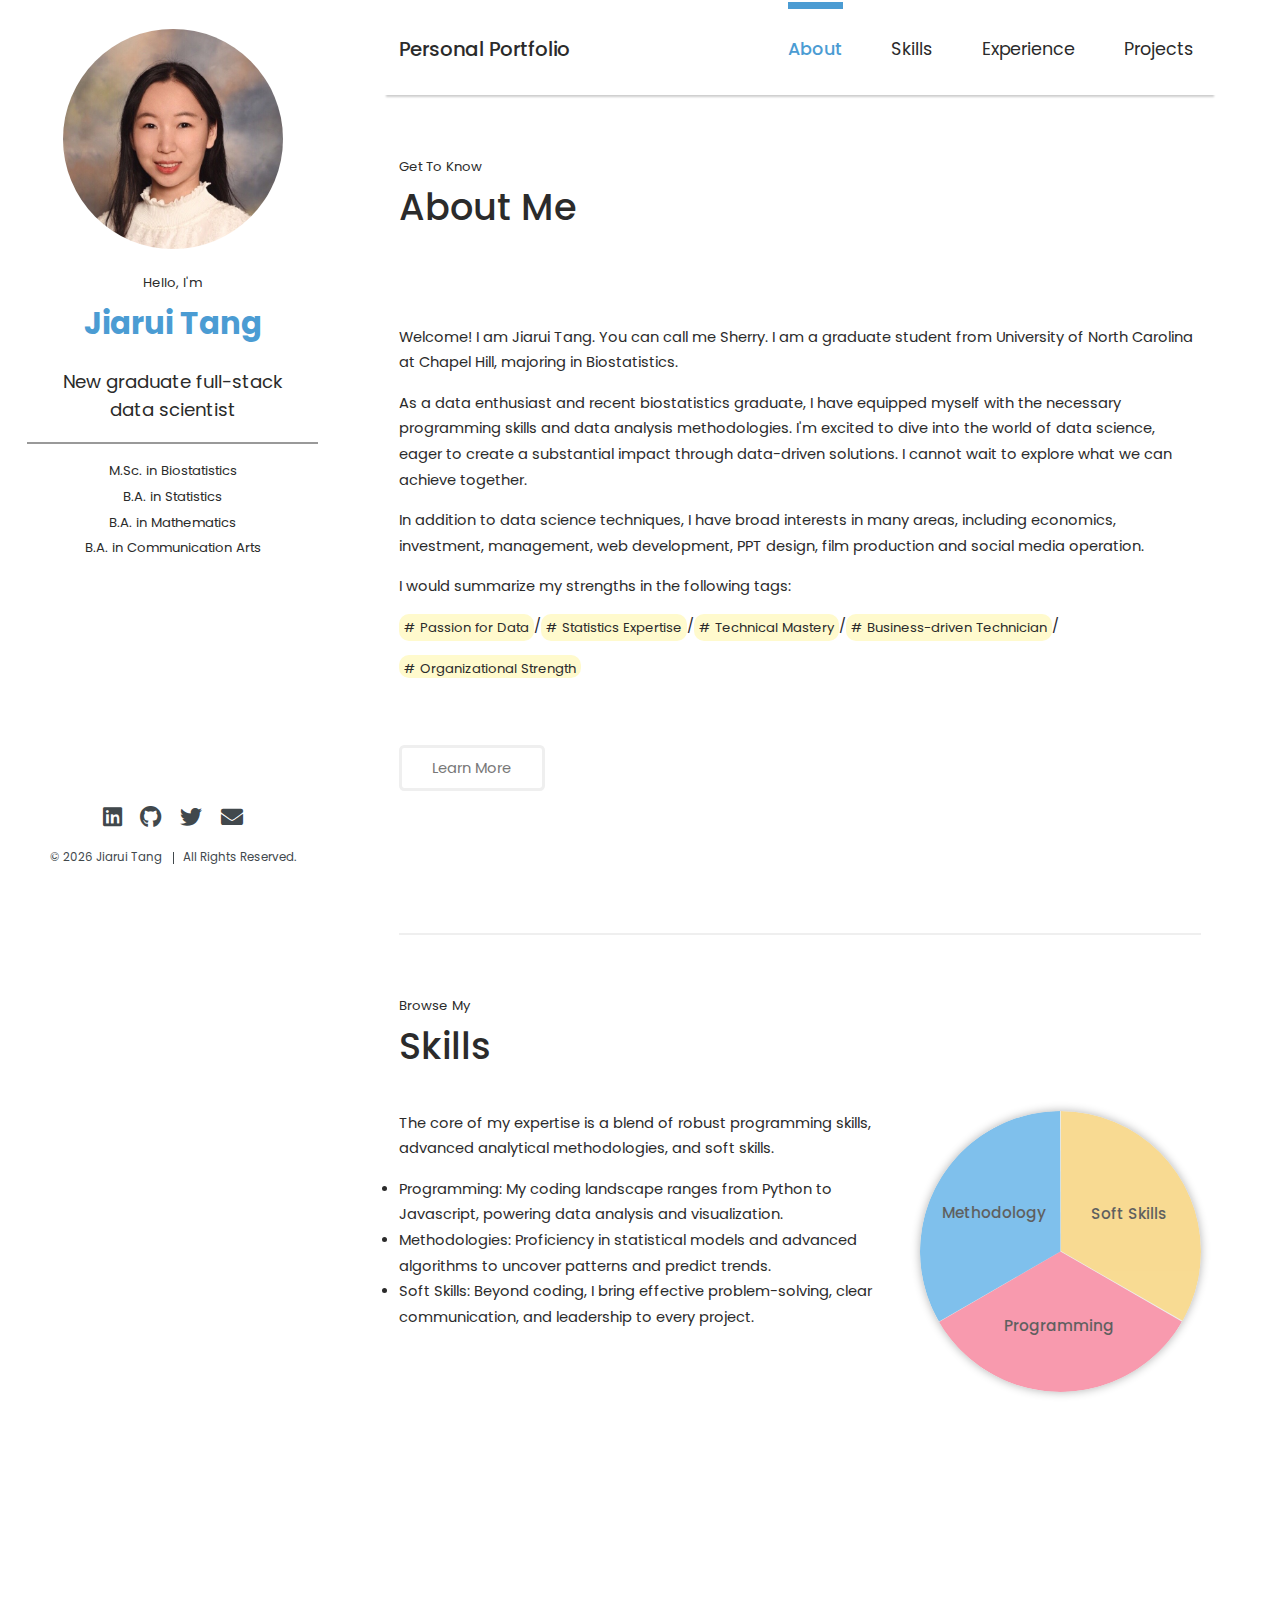
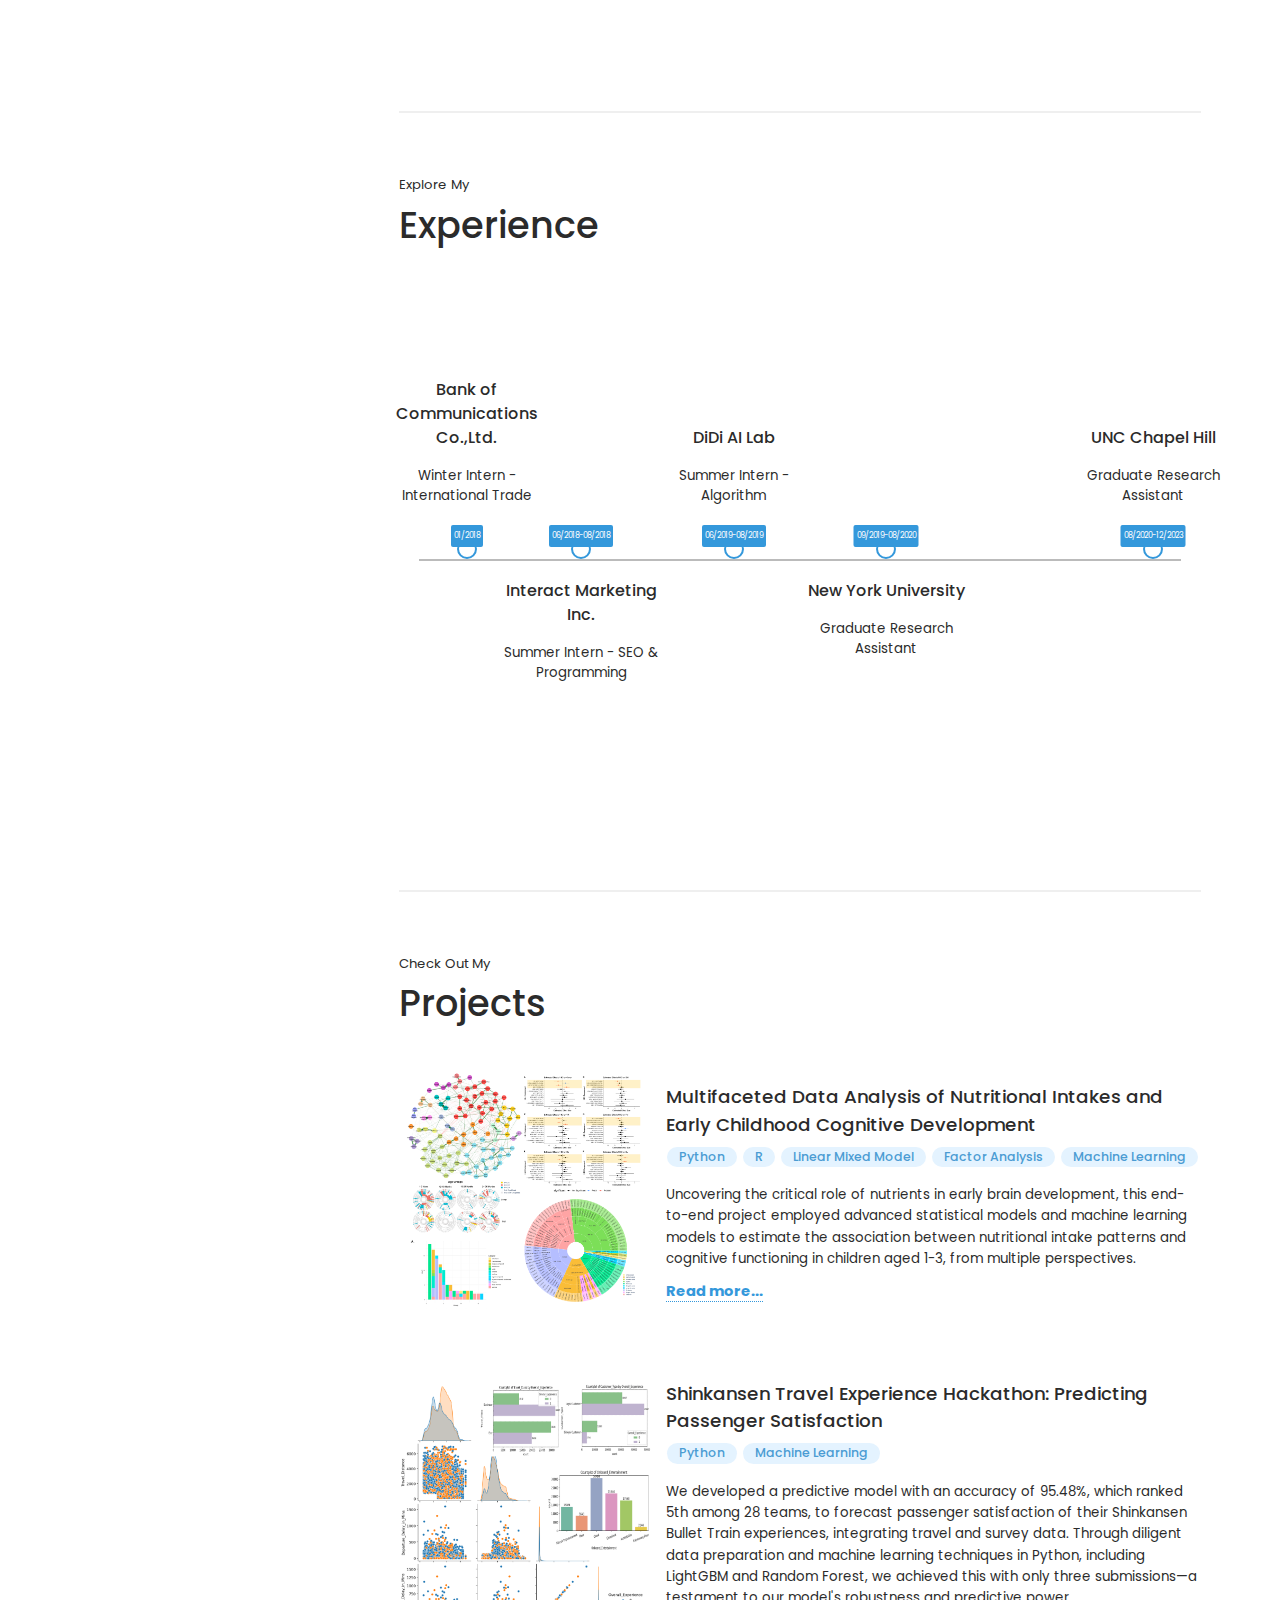
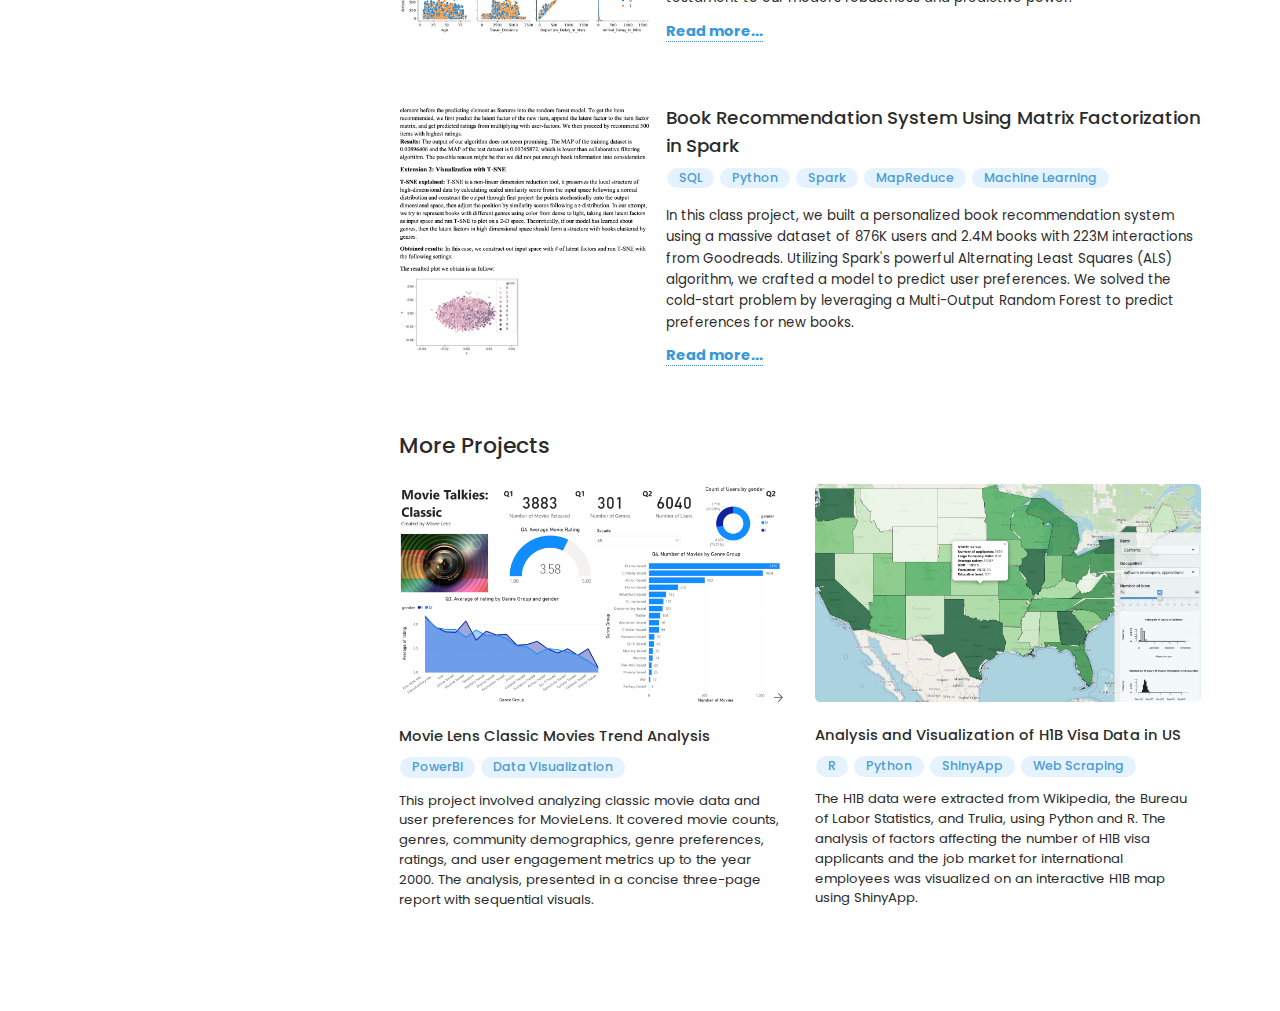
==== commit 34dbe858: "Responsive design" ====
--- a/index.html
+++ b/index.html
@@ -50,6 +50,9 @@
 			<nav id="scroll-nav">
 				<div class="title">
 					<a href="#">Personal Portfolio</a>
+				</div>
+				<div class="title mobile">
+					<a href="#">Jiarui Tang</a>
 				</div>
 				<div>
 					<ul class="nav-links">
--- a/assets/css/main.css
+++ b/assets/css/main.css
@@ -2913,6 +2913,10 @@
 	border: none;
 }
 
+.title.mobile {
+	display: none;
+}
+
 .nav-links {
   gap: 2.5rem;
   list-style: none;
@@ -3502,8 +3506,15 @@
 				padding-top: 0;
 			}
 
-			section#about, section#experience {
+			section#about {
 				min-height: 80vh;
+				display: grid;
+				align-content: stretch;
+			}
+
+			section#experience {
+				min-height: 400px;
+				height: 80vh;
 				display: grid;
 				align-content: stretch;
 			}
@@ -3590,21 +3601,21 @@
 	background-color: lemonchiffon;
 	margin-top: 6.8em;
 	position: fixed;
-	left: -26%;
-	width: 30%;
+	left: -35%;
+	width: 38%;
 	transition: 0.3s;
 	padding: 50px 15px 15px 20px;
 	border-radius: 0 10px 10px 0;
 	z-index: 999;
 }
   
-#mobile-sidebar:hover {
-left: 0; /* On mouse-over, make the elements appear as they should */
-}
-  
-
-
-
+	#mobile-sidebar:hover {
+		left: 0;
+	}
+
+	#mobile-sidebar.show {
+		left: 0;
+	}
 
 /* Poptrox */
 
@@ -3950,11 +3961,11 @@
 		
 		/* Navigation Bar */
 		.nav-links a.focus {
-			padding-top: 35px;
+			padding-top: 30px;
 		}
 
 		.nav-links a:hover {
-			padding-bottom: 35px;
+			padding-bottom: 30px;
 		}
 
 		#scroll-nav .nav-links a.focus {
@@ -4114,6 +4125,23 @@
 			font-size: 11pt;
 		}
 
+		/* Navigation */
+		.nav-links a.focus {
+			padding-top: 28px;
+		}
+
+		.nav-links a:hover {
+			padding-bottom: 28px;
+		}
+
+		#scroll-nav .nav-links a.focus {
+			padding-top: 30px;
+		}
+
+		#scroll-nav .nav-links a:hover {
+			padding-bottom: 32px;
+		}
+
 		/* Image */
 		.image60 {
 			width: 80%;
@@ -4189,9 +4217,14 @@
 		}
 
 		/* Section */
-		section#about, section#experience {
+		section#about {
 			--side: min(80vw, 80vh);
 			min-height: var(--side);
+		}
+
+		section#experience {
+			--side: min(80vw, 80vh);
+			height: var(--side)!important;
 		}
 
 		section#skills {
@@ -4364,6 +4397,14 @@
 			#scroll-nav {
 				margin: 0 3.3em;
 				width: calc(100% - 6.8em);
+			}
+
+			.title {
+				display: none;
+			}
+
+			.title.mobile {
+				display: inline;
 			}
 
 		/* Footer */
@@ -4438,6 +4479,20 @@
 		body, input, select, textarea {
 			font-size: 11pt;
 		}
+
+		/* Navigation Bar */
+		.nav-links {
+			gap: 1rem;
+		}
+
+		.openbtn {
+			right: 10px;
+		}
+
+		/* Back to Top */
+		.back-to-top {
+			right: 5px;
+		}
 	}
 
 /* Small */
@@ -4497,7 +4552,7 @@
 		/* Main */
 
 			#main {
-				padding: 2.25em 1.5em 0.25em 1.5em;
+				padding: 2.25em 1.5em;
 			}
 
 				#main > section {
@@ -4515,12 +4570,38 @@
 				.poptrox-popup .nav-previous:before {
 					margin-top: -1em;
 				}
-
-	}
-
-/* XSmall */
-
-	@media screen and (max-width: 480px) {
+		
+		/* Navigation Bar */
+		#scroll-nav {
+			margin: 0 0.5em;
+			width: calc(100% - 1em);
+		}
+
+		#scroll-nav .closebtn {
+			z-index: 99;
+			right: 0px;
+		}
+
+		.openbtn {
+			right: 5px;
+		}
+
+		/* Sidebar */
+		#mobile-sidebar {
+			left: -240px;
+			width: 250px;
+		}
+
+		/* Back to Top */
+		.back-to-top {
+			right: 5px;
+		}
+
+	}
+
+/* 360x640, 375x667, 414x896 */
+
+	@media screen and (max-width: 530px) {
 
 		/* Header */
 
@@ -4541,6 +4622,21 @@
 				margin-left: 0;
 				padding-left: 0;
 			}
+		
+		/* Image */
+		.image60, .image80 {
+			width: 100%;
+		}
+
+		/* Navigation Bar */
+		.nav-links {
+			gap: 0.35rem;
+			font-size: 0.8em;
+		}
+
+		.title {
+			font-size: 0.9em;
+		}
 
 	}
 	/* 360x640: A common size for lower to mid-range smartphones.
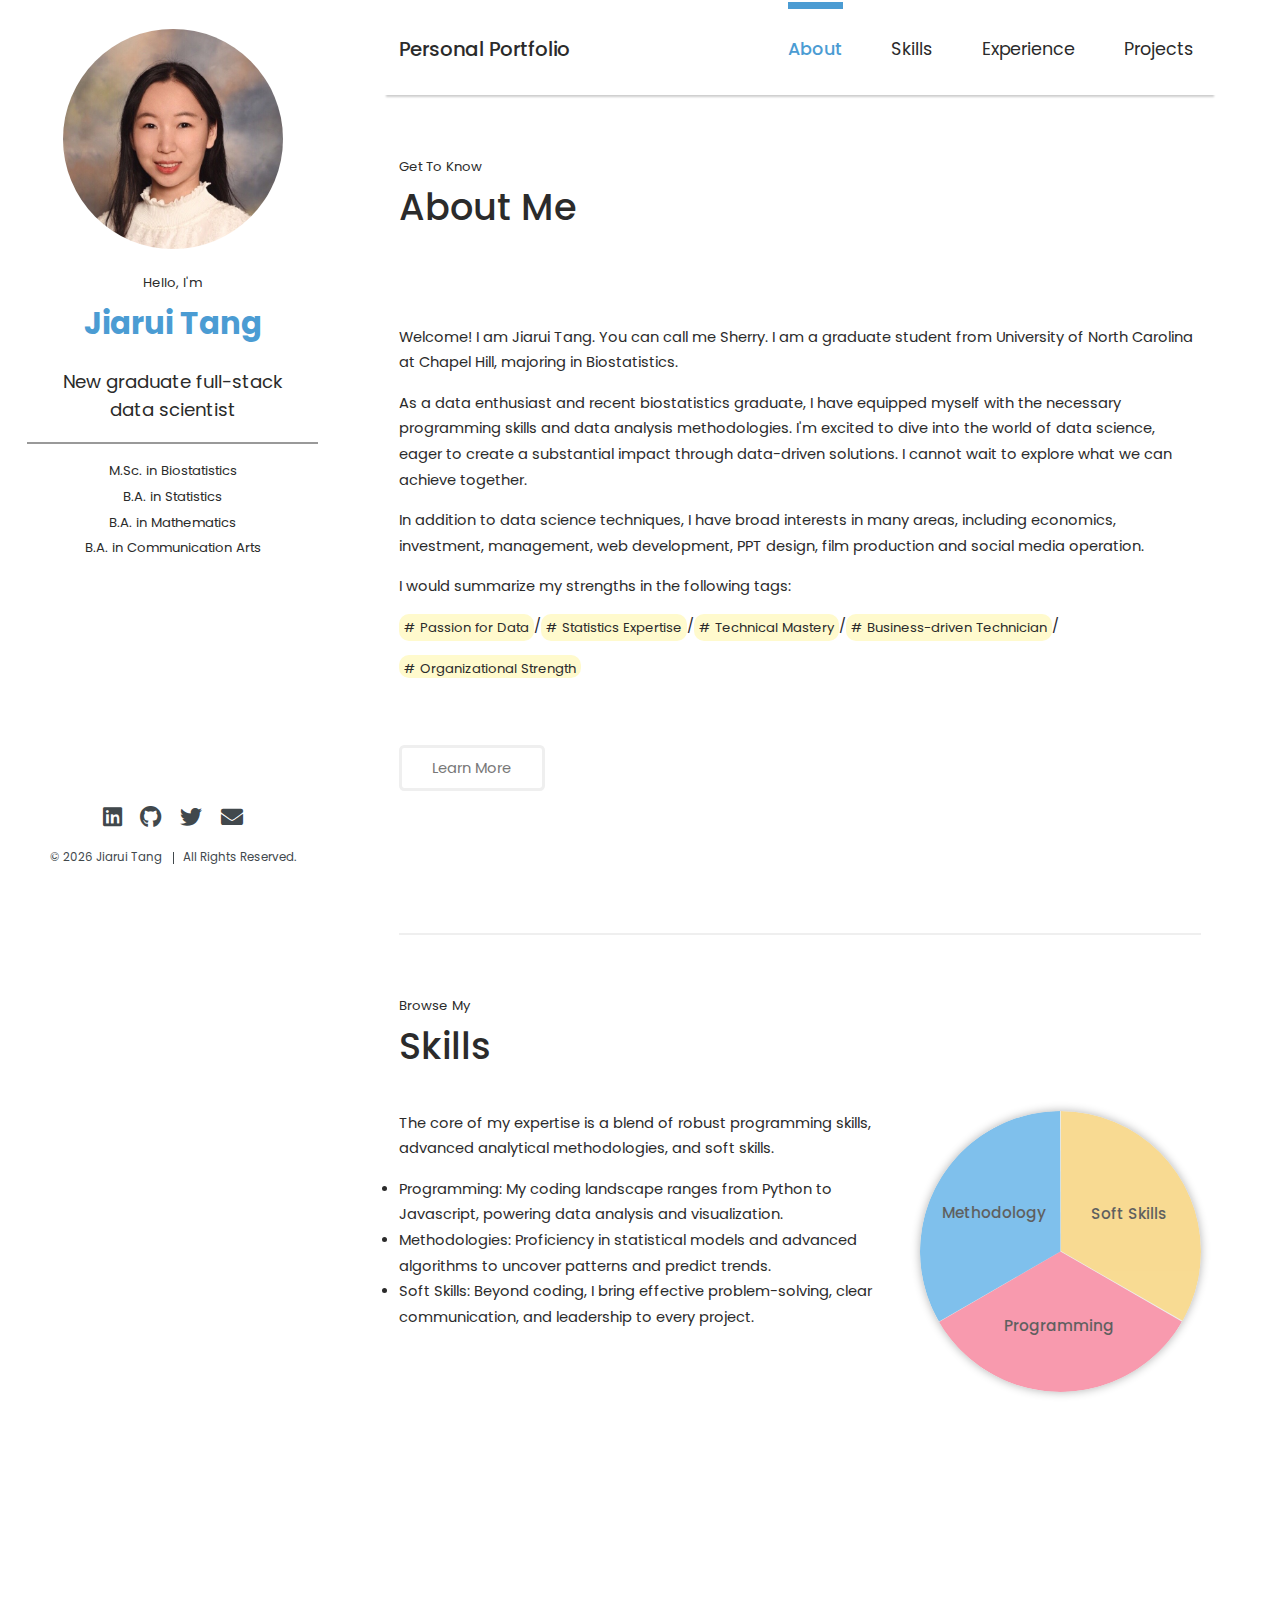
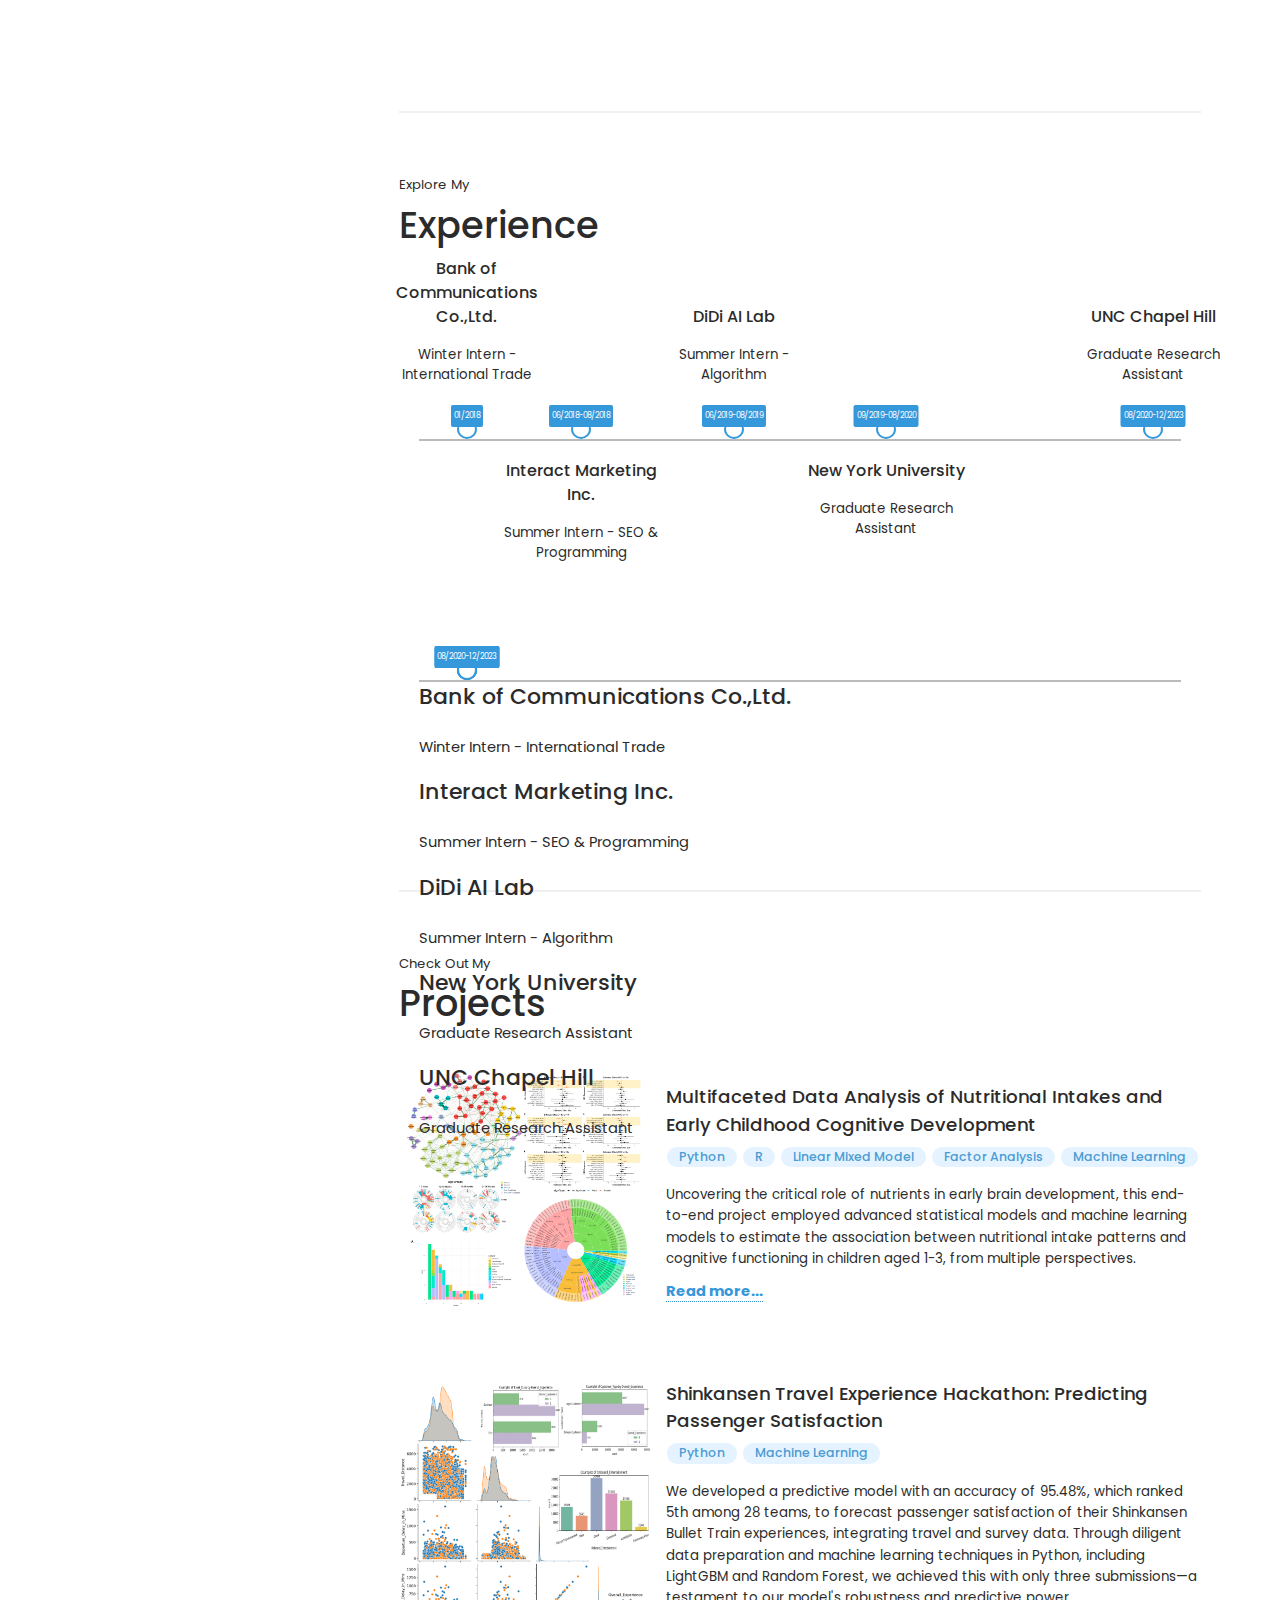
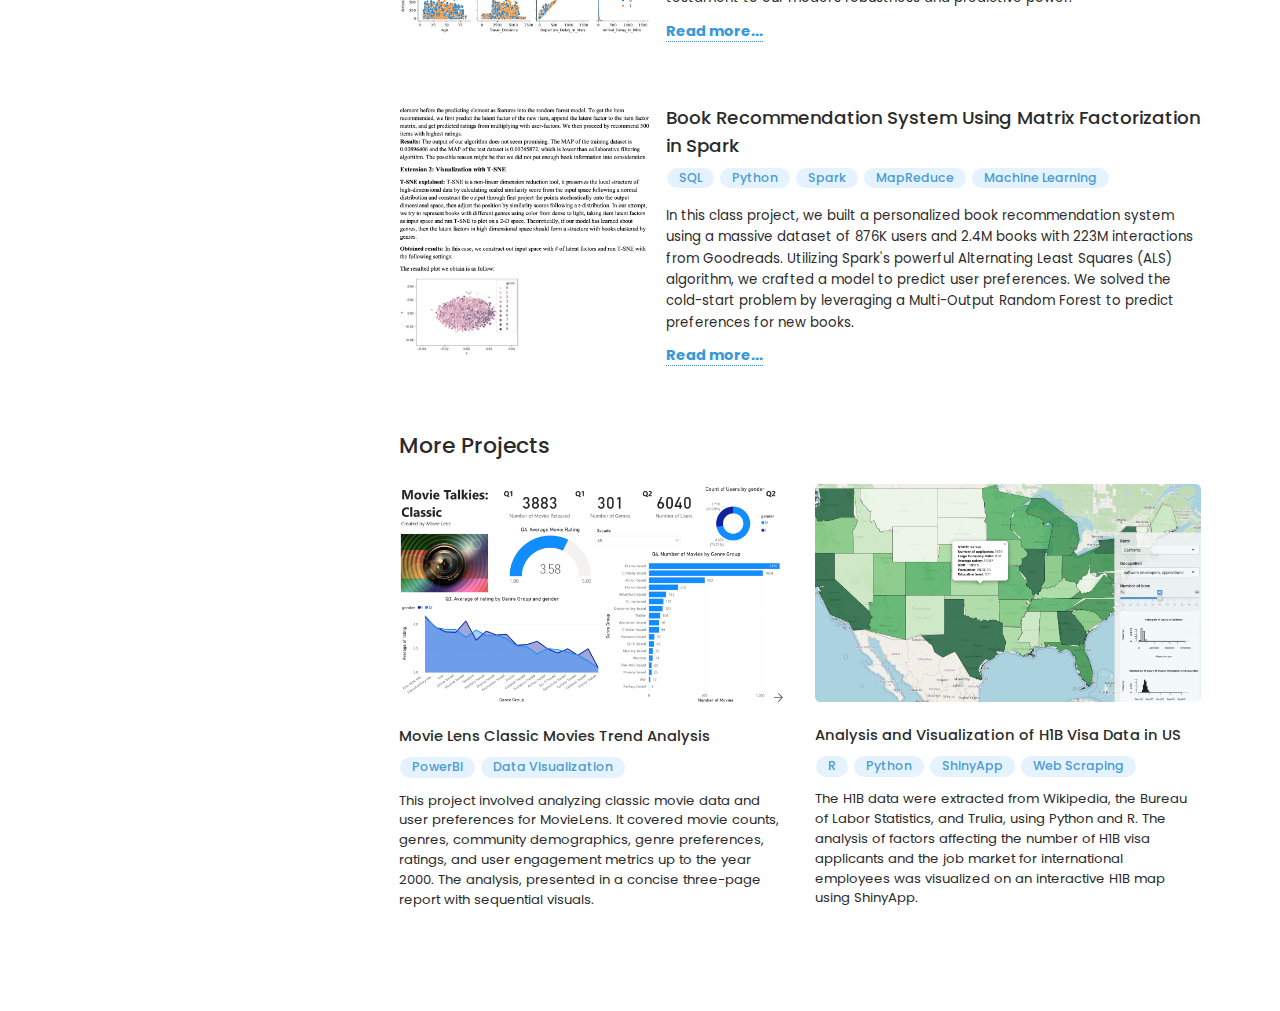
==== commit 0049a84b: "Update responsive design" ====
--- a/index.html
+++ b/index.html
@@ -27,7 +27,14 @@
 					<p>B.A. in Mathematics</p>
 					<p>B.A. in Communication Arts</p>
 				</div>
-
+				<div class="arrow-container">
+					<img
+						src="./assets/arrow.png"
+						alt="Arrow icon"
+						class="icon arrow mobile-header"
+						onclick="location.href='./#about'"
+					/>
+				</div>
 			</header>
 		
 			<!-- Nav -->
@@ -81,7 +88,7 @@
 					<li><a href="#contact" onclick="toggleMenu()">Contact</a></li>
 				  </div>
 				</div>
-			  </nav>
+			</nav>
 		
 			<!--Back to Top-->
 			<a onclick="topFunction()" href="#" id="back-to-top" class="back-to-top" style="display: inline;">
@@ -139,7 +146,8 @@
 									<li>Soft Skills: Beyond coding, I bring effective problem-solving, clear communication, and leadership to every project.</li>
 								</div>
 							</div>
-							
+
+							<div class="mobile-skills-title">Programming</div>
 							<div class="programming-container">
 								<div class="programming-skills">
 									<div class="skill-name">Python</div>
@@ -179,6 +187,7 @@
 									<div class="skill-line"><div class="skill-percentage" style="width: 30%;"></div></div>
 								</div>
 							</div>
+							<div class="mobile-skills-title">Methodology</div>
 							<div class="skills-wrapper">
 								<div class="skill">
 								  <div class="skill-icon">
@@ -209,6 +218,7 @@
 								  <p class="skill-description">Linear Algebra, Linear Optimization, Stochastic Process.</p>
 								</div>
 							</div>
+							<div class="mobile-skills-title" style="padding-left: 5%;">Soft Skills</div>
 							<div id="soft-list" class="soft-list">
 								<div class="soft-item">
 									<div class="soft-title">Empathy</div>
@@ -249,7 +259,7 @@
 						<p>Explore My</p>
 						<b><h1>Experience</h1></b>
 					</header>
-					<div class="timeline-container">
+					<div class="timeline-container" id="timeline-desktop">
 						<div class="timeline">
 							<div class="timeline-point" data-year="01/2018">
 								<div class="content top">
@@ -282,7 +292,54 @@
 								</div>
 							</div>
 						</div>
-					</div>					
+					</div>
+					<div class="timeline-container" id="timeline-mobile">
+						<div class="timeline">
+							<div class="timeline-block">
+								<div class="timeline-point" data-year="01/2018"></div>
+									<div class="content">
+											<h3>Bank of Communications Co.,Ltd.</h3>
+											<p>Winter Intern - International Trade</p>
+									</div>
+							</div>
+						  <!-- ... other blocks ... -->
+							<div class="timeline-block">
+								<div class="timeline-point" data-year="06/2018-08/2018"></div>
+									<div class="content left">
+											<h3>Interact Marketing Inc.</h3>
+											<p>Summer Intern - SEO & Programming</p>
+									</div>
+								
+							</div>
+						  <!-- other block -->
+							<div class="timeline-block">
+								<div class="timeline-point" data-year="06/2019-08/2019"></div>
+									<div class="content">
+										<h3>DiDi AI Lab</h3>
+										<p>Summer Intern - Algorithm</p>
+									</div>
+								
+							</div>
+						  <!-- other block -->
+							<div class="timeline-block">
+								<div class="timeline-point" data-year="09/2019-08/2020"></div>
+									<div class="content left">
+										<h3>New York University</h3>
+										<p>Graduate Research Assistant</p>
+									</div>
+								
+							</div>
+						  <!-- other block -->
+							<div class="timeline-block">
+								<div class="timeline-point" data-year="08/2020-12/2023"></div>
+									<div class="content">
+										<h3>UNC Chapel Hill</h3>
+										<p>Graduate Research Assistant</p>
+									</div>
+								</div>
+							
+						</div>
+					</div>				
 				</section>
 
 				<!-- Projects -->
@@ -323,6 +380,9 @@
 								<div class="project-image">
 									<img src="images/dietary_intake_overview.png" alt="Project Image">
 								</div>
+								<div class="project-image portrait">
+									<img src="images/dietary-intake-portrait.png" alt="Project Image">
+								</div>
 								<div class="project-description">
 									<p>
 										Uncovering the critical role of nutrients in early brain development, this end-to-end project employed advanced statistical models and machine learning models to estimate the association between nutritional intake patterns and cognitive functioning in children aged 1-3, from multiple perspectives. 
@@ -357,6 +417,9 @@
 							<div class="project">
 								<div class="project-image">
 									<img src="images/passenger-experienc-project-poster.png" alt="Shinkansen Travel Experience Hackathon Image">
+								</div>
+								<div class="project-image portrait">
+									<img src="images/passenger-experience-portrait.png" alt="Shinkansen Travel Experience Hackathon Image">
 								</div>
 								<div class="project-description">
 									<p>
@@ -398,6 +461,9 @@
 							<div class="project">
 								<div class="project-image">
 									<img src="images/Book-recommendation-project-preview.png" alt="Project Image">
+								</div>
+								<div class="project-image portrait">
+									<img src="images/book-recommendation-portrait.png" alt="Project Image">
 								</div>
 								<div class="project-description">
 									<p>
--- a/assets/css/main.css
+++ b/assets/css/main.css
@@ -2819,7 +2819,19 @@
 		}
 
 div.inner {
-	overflow: auto;
+	overflow-y: auto;
+}
+
+.icon.arrow.mobile-header {
+    cursor: pointer;
+    height: 1.2rem;
+	width: 1.2rem !important;
+	margin-top: 20px;
+}
+
+#header .arrow-container {
+	display: none;
+	justify-content: center;
 }
 
 /* DESKTOP NAV */
@@ -3268,6 +3280,10 @@
 	width: calc(100% - 39%);
 }
 
+.mobile-skills-title {
+	display: none;
+}
+
 .programming-container {
 	padding-right: 30px;
 	display: none;
@@ -3416,6 +3432,10 @@
     width: 100%;
     height: auto;
     border-radius: 4px; /* Optional for styled image edges */
+}
+
+.project-image.portrait {
+	display: none;
 }
 
 .project-description {
@@ -3887,6 +3907,7 @@
 	body.is-touch #header {
 		background-attachment: scroll;
 		background-size: auto, cover;
+		margin: 0 !important;
 	}
 
 	body.is-touch .poptrox-popup .nav-next,
@@ -4193,6 +4214,11 @@
 			padding: 2em 1em;
 			width: 26%;
 			justify-content: flex-start;
+			overflow: hidden;
+		}
+
+		div.inner {
+			overflow: hidden;
 		}
 
 		#header .image.avatar {
@@ -4370,7 +4396,9 @@
 				text-align: center;
 				top: auto;
 				width: 100%;
-				display: block;
+				display: flex;
+				height: 100vh;
+				justify-content: space-around;
 			}
 
 				#header h1 {
@@ -4387,6 +4415,10 @@
 			
 			body.is-touch #header {
 				border-bottom: grey solid 0.5px;
+			}
+
+			#header .arrow-container {
+				display: flex;
 			}
 		
 		/* Navigation */
@@ -4597,12 +4629,198 @@
 			right: 5px;
 		}
 
+		/* Project */
+		.project {
+			flex-wrap: wrap;
+		}
+
+		.project-image {
+			height: 150px;
+			flex-basis: 100%;
+			overflow: hidden;
+			position: relative;
+			padding-right: 0px;
+		}
+
+		.project-description {
+			flex-basis: 100%;
+		}
+
+		.project-description p {
+			padding-top: 15px;
+		}
+
+		.project-image img {
+			margin-top: -9px;
+		}
+
+		.project-image {
+			display: none;
+		}
+
+		.project-image.portrait {
+			display: block !important;
+		}
+
+		#projects .tablet > h4 {
+			font-size: 1em;
+		}
+
+		/* Skills Section */
+		.circle-plot {
+			display: none;
+		}
+
+		.skills-detail {
+			width: 100%;
+		}
+
+		.programming-container {
+			display: flex;
+			flex-wrap: wrap;
+			justify-content: space-between;
+			padding: 20px 15px;
+			border: #eaeaea solid 1px;
+			border-radius: 10px;
+			background-color: #ffffff;
+    		box-shadow: 0 4px 8px rgba(0, 0, 0, 0.1);
+		}
+
+		.programming-skills {
+			width: 45%;
+		}
+
+		.soft-list {
+			display: block;
+			border: #eaeaea solid 1px;
+			border-radius: 10px;
+			background-color: #ffffff;
+    		box-shadow: 0 4px 8px rgba(0, 0, 0, 0.1);
+		}
+
+		.soft-item {
+			border-bottom: 1px solid #eaeaea;
+			padding: 10px 0;
+			margin: 0 5%;
+		}
+
+		.skills-wrapper {
+			display: flex;
+			justify-content: space-between;
+			border: #eaeaea solid 1px;
+			border-radius: 10px;
+			background-color: #ffffff;
+    		box-shadow: 0 4px 8px rgba(0, 0, 0, 0.1);
+		}
+
+		.skill {
+			margin: 2%;
+			padding: 5%;
+		}
+
+		.mobile-skills-title {
+			display: block;
+			margin: 20px 0px -5px 0px;
+			padding: 10px 15px;
+			text-align: center;
+			border-radius: 10px;
+			color: #2b2b2b;
+			font-size: 1.1em;
+			font-weight: 500;
+			border: lightgrey solid 1px;
+			box-shadow: -4px -3px 12px rgba(0, 0, 0, 0.1);
+		}
+
+		/* Experience Timeline */
+		#timeline-desktop {
+			display: none;
+		}
+
+		section#experience {
+			height: 900px!important;
+		}
+		
+		.timeline {
+			position: relative;
+			width: 2px; /* Makes the line thin, which is the width of the vertical line */
+			background-color: #bbb; /* Color of the line */
+			margin: 0 auto; /* Centers the line horizontally */
+			height: auto; /* The height will be determined by the content */
+		}
+
+		.timeline-container {
+			position: relative;
+			width: 50%;
+			padding: 20px;
+		}
+
+		.timeline-block {
+			position: relative;
+			width: 100%;
+			margin-bottom: 40px; /* Space between entries */
+		}
+
+		.timeline-block .content h3 {
+			font-size: 11pt;
+			margin: 0 0 0.5em 0;
+		}
+
+		.timeline-block .content p {
+			font-size: 8.5pt;
+			margin: 0 0 0.5em 0;
+		}
+
+		.timeline-point {
+			position: relative;
+			top: 20px;
+			transform: translateX(-50%);
+			height: 1.6em;
+			width: 1.6em;
+			border-radius: 50%;
+			background-color: #fff;
+			border: 2px solid #3498db; 
+			text-align: center;
+			line-height: 1.6em;
+			font-size: 0.8em;
+		}
+		
+		.timeline-point:before {
+			content: attr(data-year);
+			position: absolute;
+			top: 24px;
+			bottom: -33px;
+			left: 50%;
+			transform: translate(-50%, -50%);
+			background-color: #3498db;
+			color: white;
+			white-space: nowrap;
+			padding: 3px 5px; /* Smaller padding for tags */
+			border-radius: 2px; /* Smaller border-radius for tags */
+			font-size: 0.8em;
+		}
+		
+		.content {
+			background-color: white;
+			padding: 20px 4px 8px 8px; /* Smaller padding for content boxes */
+			border-radius: 2px; /* Smaller border-radius for content boxes */
+			width: 220px; /* Full width minus space for the line */
+			margin-left: 3em; /* Offset for the timeline line */
+			box-shadow: none; /* Remove box shadow for a flat design */
+			text-align: left; /* Align to the left */
+		}
+
+		/* Adjust the positions to spread across the timeline */
+		.timeline-block:nth-of-type(1) { top: -10px; }
+		.timeline-block:nth-of-type(2) { top: -85px; }
+		.timeline-block:nth-of-type(3) { top: -105px; }
+		.timeline-block:nth-of-type(4) { top: -105px; }
+		.timeline-block:nth-of-type(5) { top: -10px; }
+
 	}
 
 /* 360x640, 375x667, 414x896 */
 
 	@media screen and (max-width: 530px) {
-
 		/* Header */
 
 			#header {
@@ -4628,17 +4846,43 @@
 			width: 100%;
 		}
 
+		/* Video */
+		video.video60 {
+			width: 100%;
+		}
+
 		/* Navigation Bar */
 		.nav-links {
 			gap: 0.35rem;
+			font-size: 0.9em;
+		}
+
+		.title {
+			font-size: 1em;
+		}
+
+		/* Project */
+		.project-image {
+			height: 90px;
+		}
+
+		.project-description p {
+			font-size: 9pt;
+		}
+
+		.tool-tag {
+			font-size: 8pt;
+		}
+
+		.project-description a {
+			font-size: 8pt;
+		}
+
+		.work-item p {
 			font-size: 0.8em;
 		}
 
-		.title {
-			font-size: 0.9em;
-		}
-
-	}
-	/* 360x640: A common size for lower to mid-range smartphones.
+	}
+/* 360x640: A common size for lower to mid-range smartphones.
 375x667: Standard for older iPhones (iPhone 6, 7, 8).
 414x896: Common for newer iPhones in the X and 11 series. */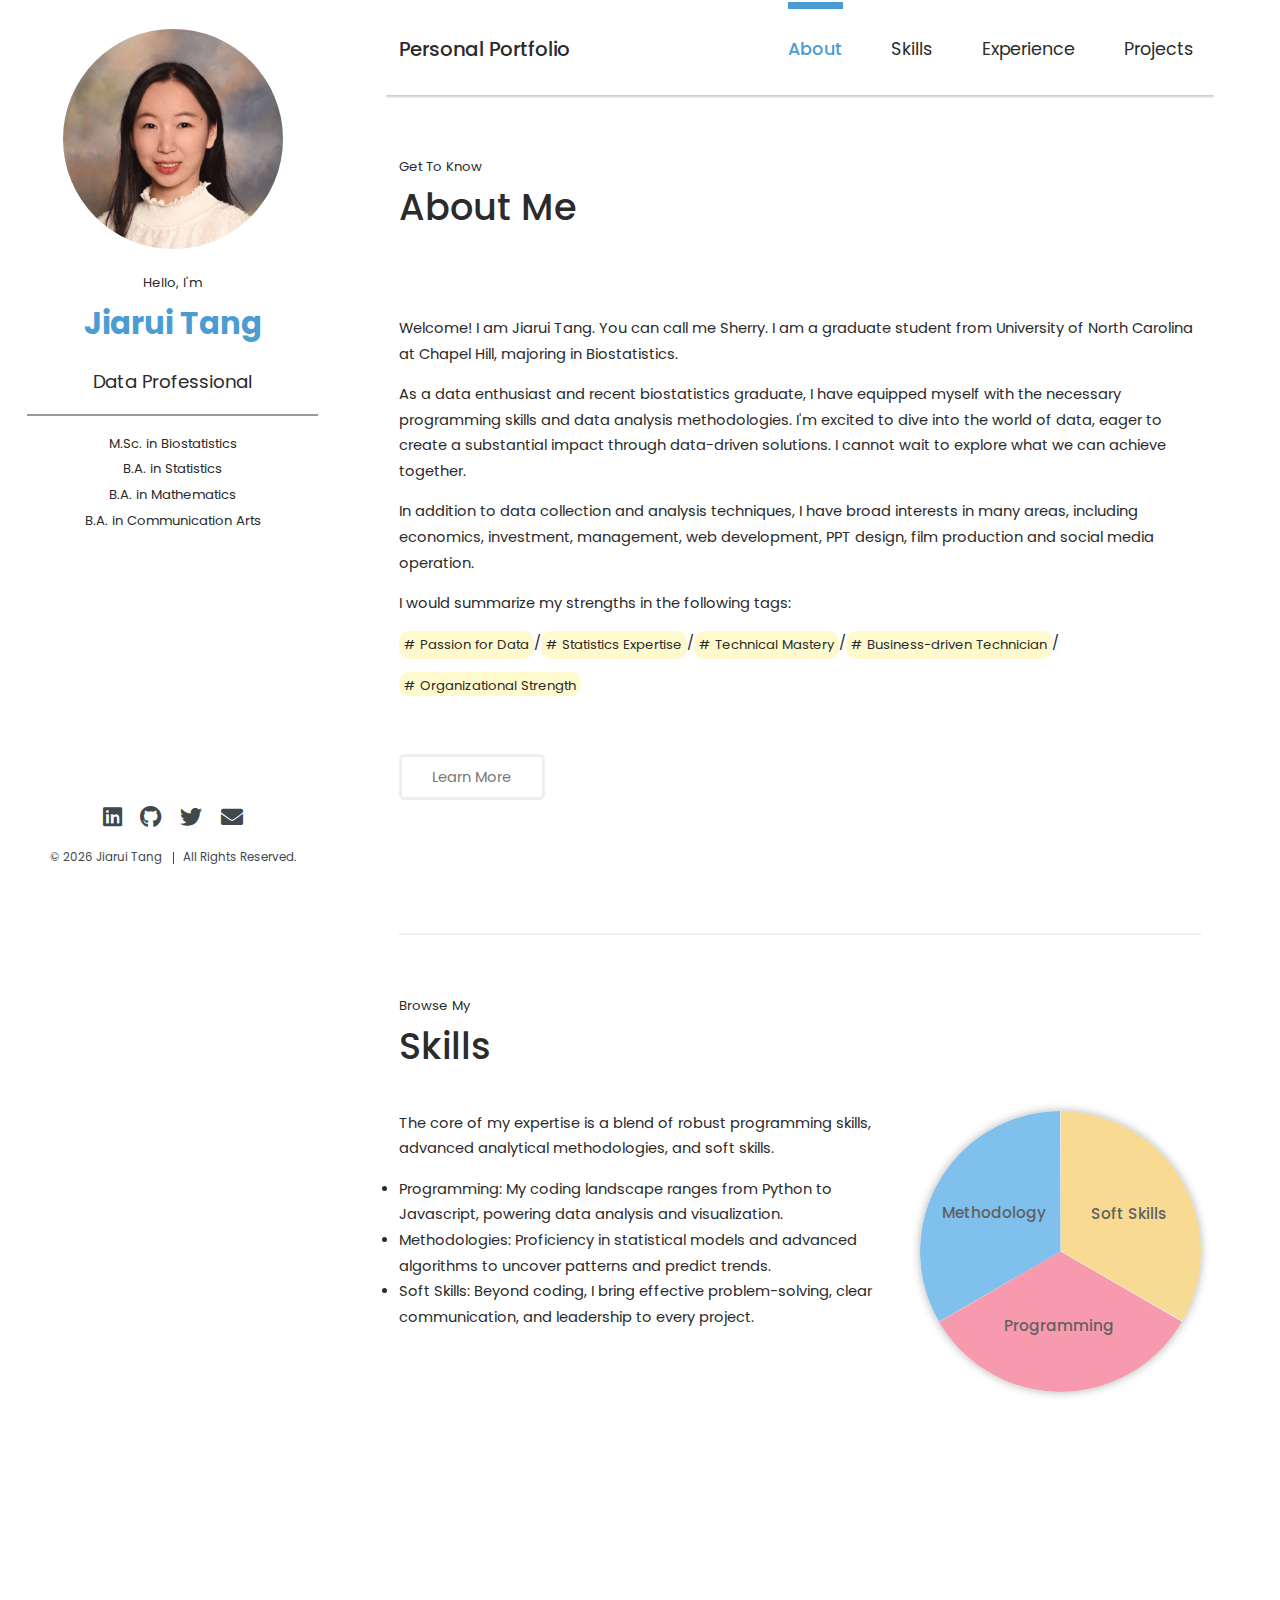
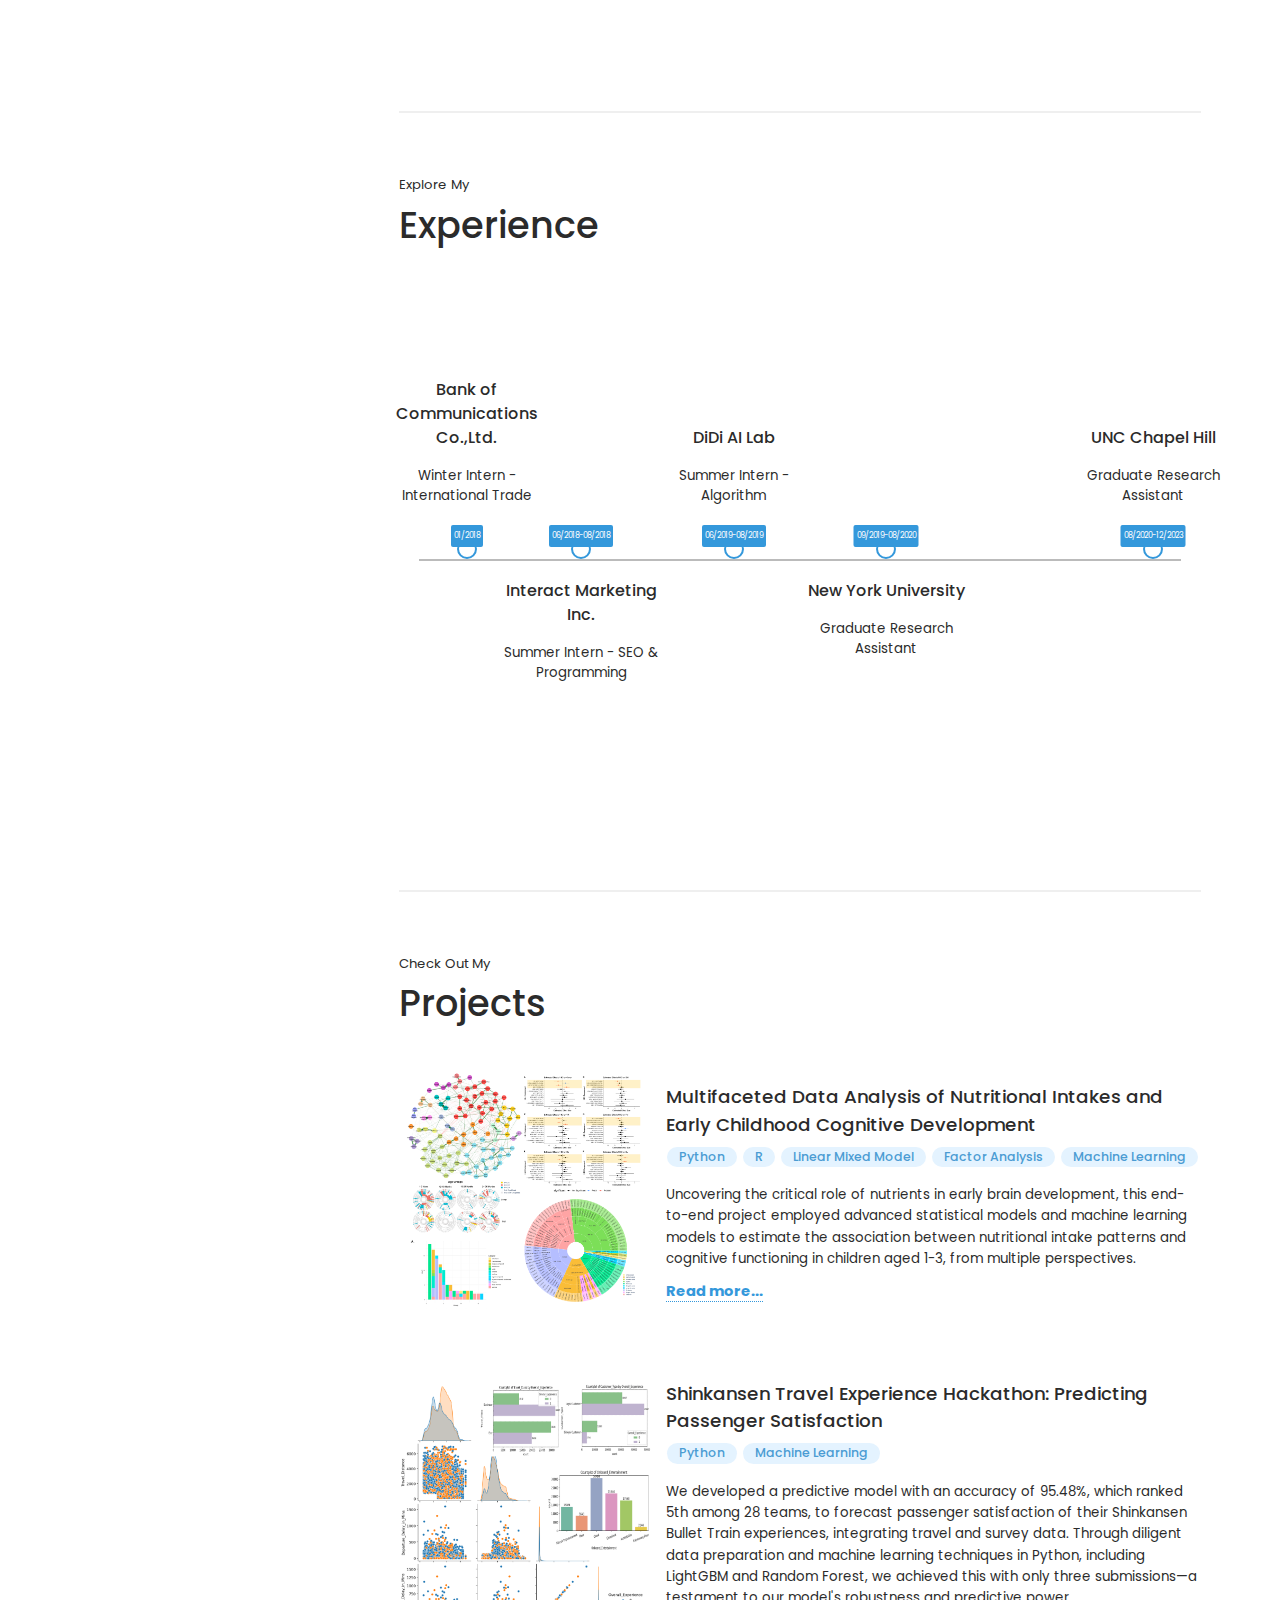
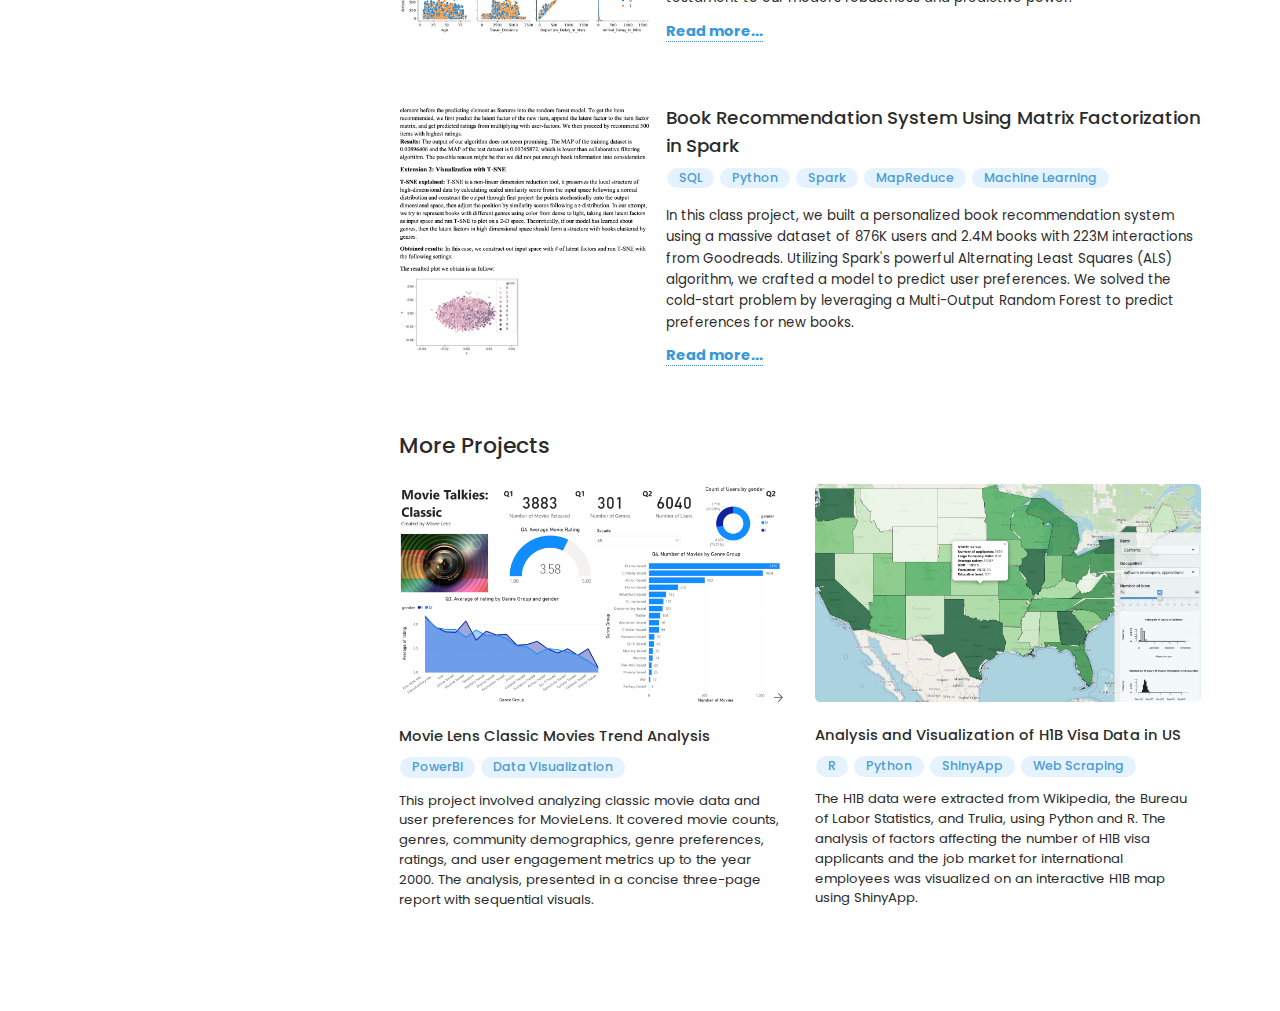
==== commit 73e99f8e: "Update personal introduction" ====
--- a/index.html
+++ b/index.html
@@ -19,8 +19,7 @@
 					<a href="#" class="image avatar"><img src="images/profile_img.jpeg" alt="" /></a>
 					<h5>Hello, I'm</h5>
 					<h1><strong>Jiarui Tang</strong></h1><br />
-					<h3>New graduate full-stack<br />
-						data scientist</h3>
+					<h3>Data Professional</h3>
 					<hr>
 					<p>M.Sc. in Biostatistics</p>
 					<p>B.A. in Statistics</p>
@@ -107,8 +106,8 @@
 						</header>
 						<div>
 							<p>Welcome! I am Jiarui Tang. You can call me Sherry. I am a graduate student from University of North Carolina at Chapel Hill, majoring in Biostatistics.</p>
-							<p>As a data enthusiast and recent biostatistics graduate, I have equipped myself with the necessary programming skills and data analysis methodologies. I'm excited to dive into the world of data science, eager to create a substantial impact through data-driven solutions. I cannot wait to explore what we can achieve together. </p>
-							<p>In addition to data science techniques, I have broad interests in many areas, including economics, investment, management, web development, PPT design, film production and social media operation.</p>
+							<p>As a data enthusiast and recent biostatistics graduate, I have equipped myself with the necessary programming skills and data analysis methodologies. I'm excited to dive into the world of data, eager to create a substantial impact through data-driven solutions. I cannot wait to explore what we can achieve together. </p>
+							<p>In addition to data collection and analysis techniques, I have broad interests in many areas, including economics, investment, management, web development, PPT design, film production and social media operation.</p>
 							<p>I would summarize my strengths in the following tags:</p>
 							<div class="row gtr-0">
 								<!-- <h5 class="nobold">Tags: </h5> -->
--- a/assets/css/main.css
+++ b/assets/css/main.css
@@ -3339,6 +3339,10 @@
   margin-top: 10px;
 }
 
+#timeline-mobile {
+	display: none;
+}
+
 .timeline-container {
     position: relative;
     width: 100%;
@@ -4736,6 +4740,10 @@
 			display: none;
 		}
 
+		#timeline-mobile {
+			display: block;
+		}
+
 		section#experience {
 			height: 900px!important;
 		}
